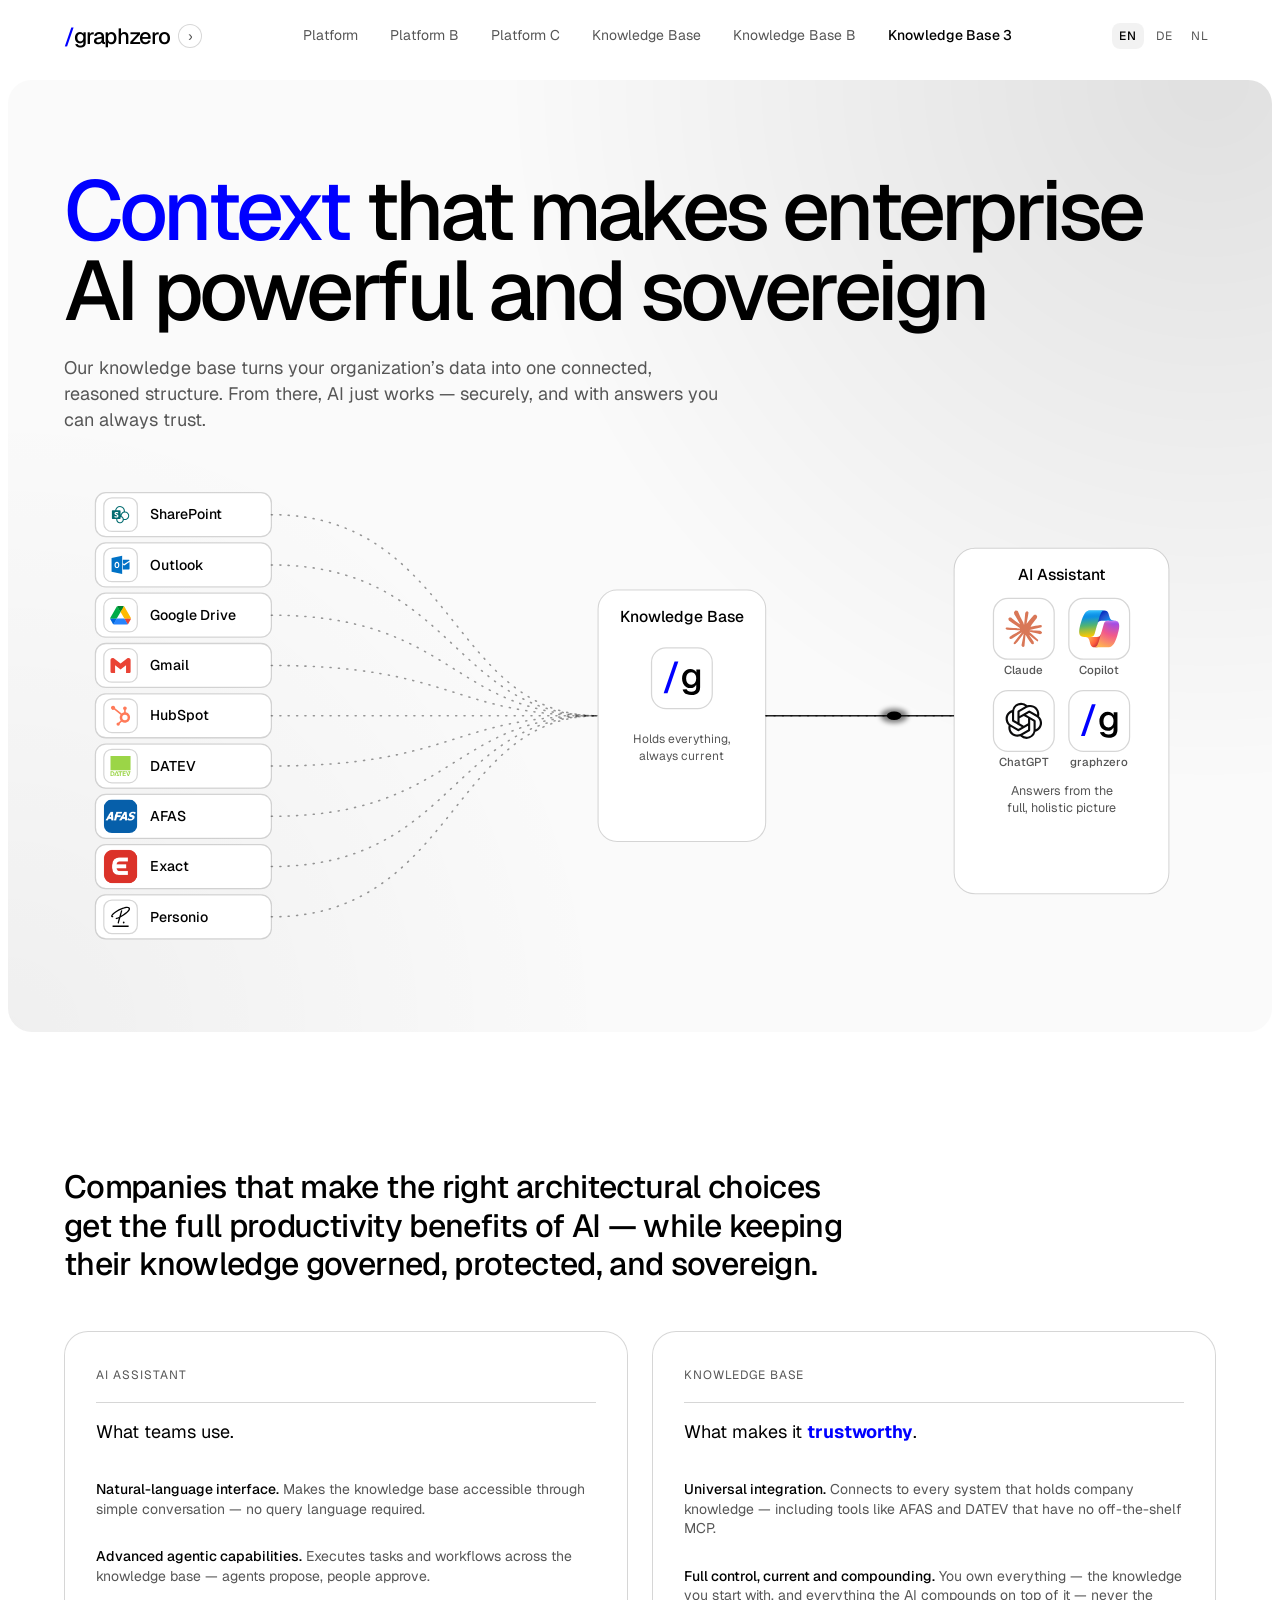
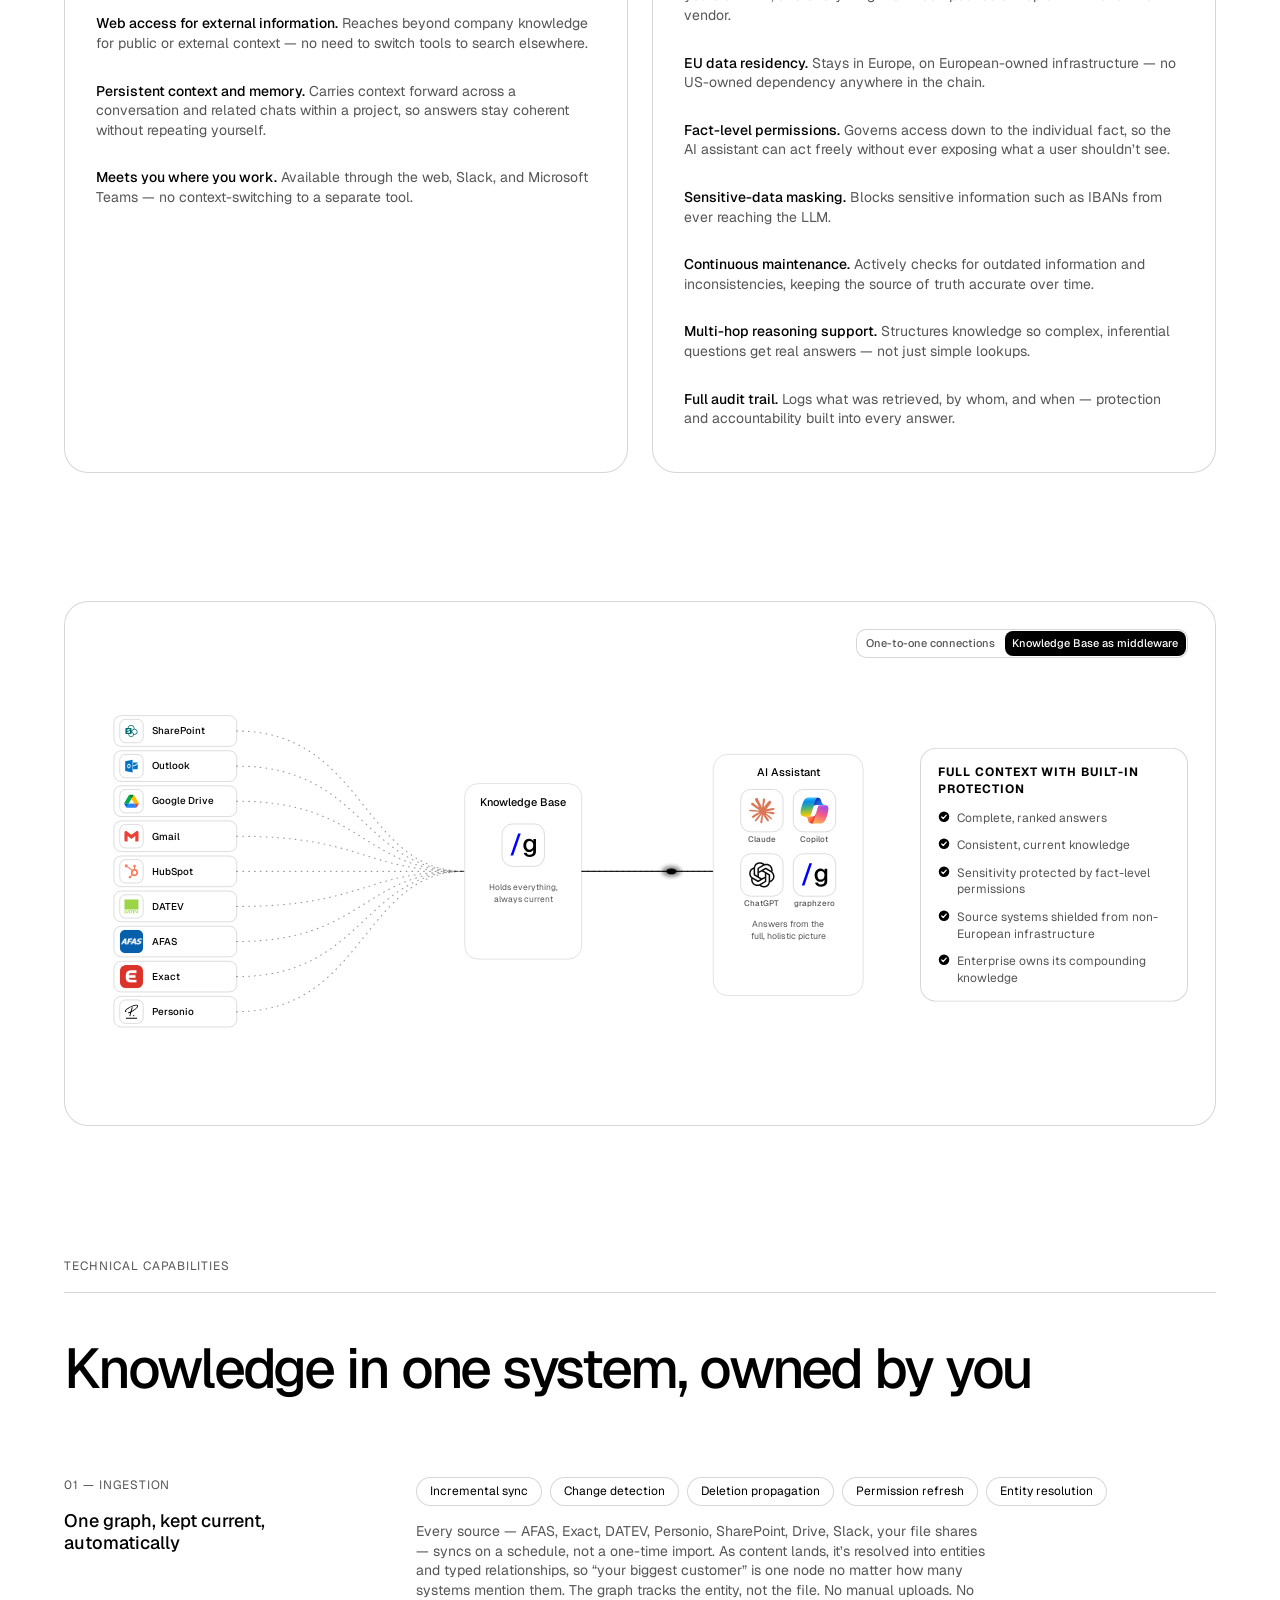
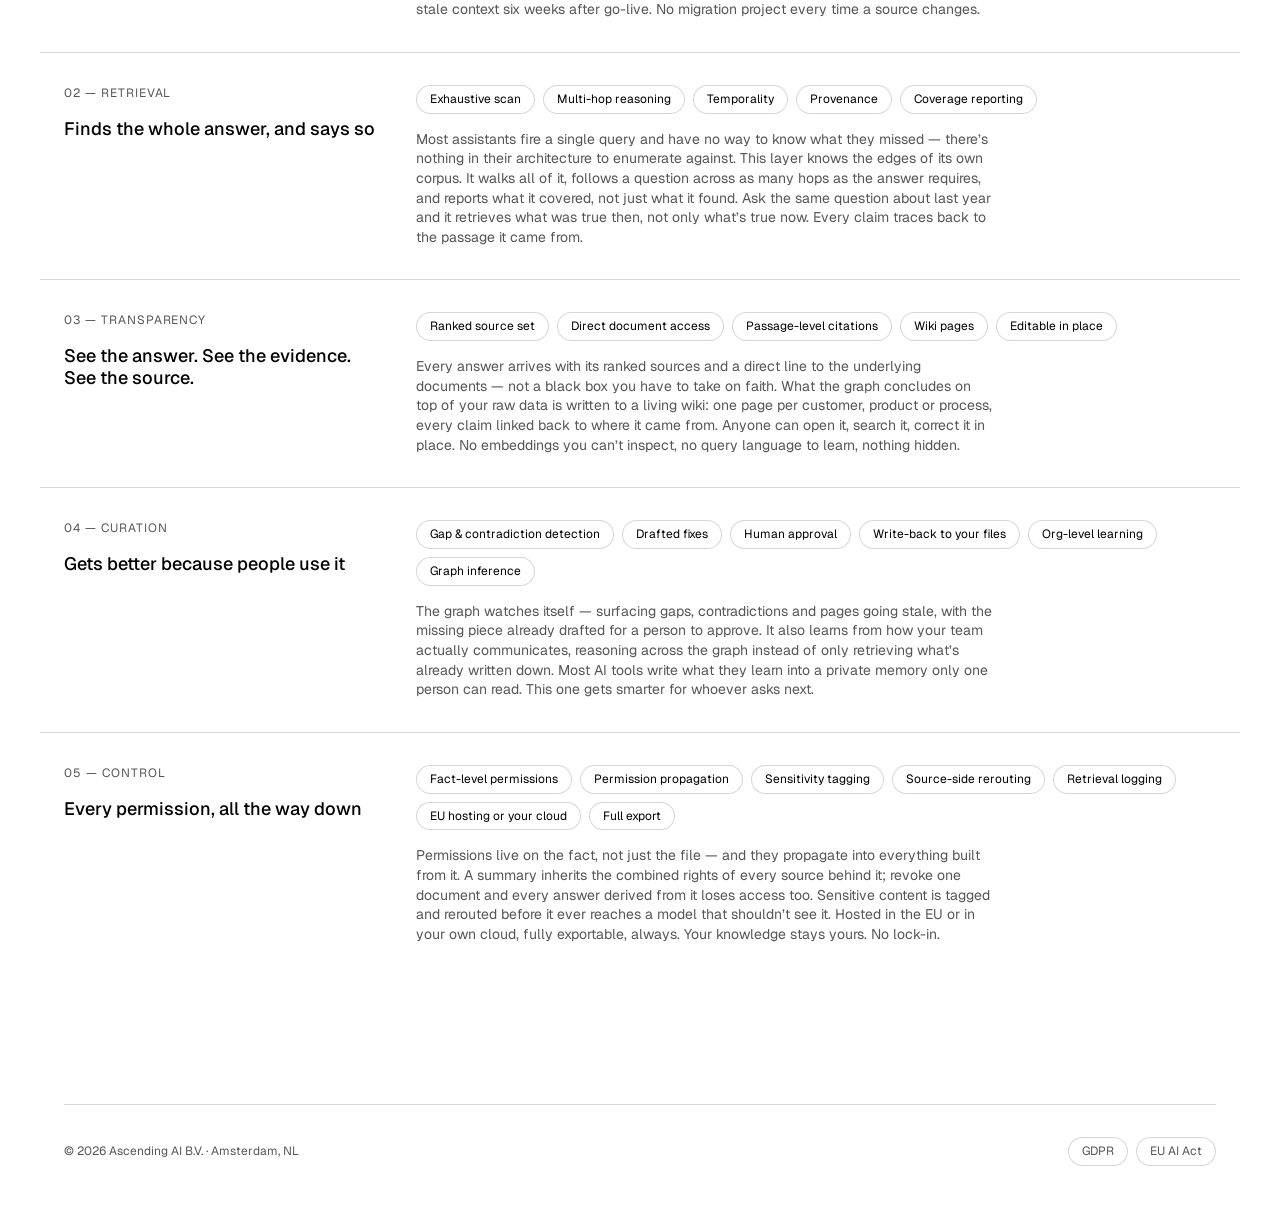
==== knowledge-base-3.html @ 7fcf89eb "Add Knowledge Base 3 — the old fold, with the drawings as they stand now The page is the Knowledge B" ====
<!DOCTYPE html>
<html lang="en">
<head>
<meta charset="utf-8">
<meta name="viewport" content="width=device-width, initial-scale=1">
<title>graphzero | Knowledge Base 3</title>
<meta name="description" content="The knowledge base: one context layer between your source systems and every AI application.">
<meta property="og:title" content="graphzero | Knowledge Base 3">
<meta property="og:description" content="The knowledge base: one context layer between your source systems and every AI application.">
<meta property="og:type" content="website">
<link rel="preconnect" href="https://fonts.googleapis.com">
<link rel="preconnect" href="https://fonts.gstatic.com" crossorigin>
<!-- ?v= on the two files that actually change. Pages serves everything with
     max-age=600, so without it a browser can pick up new markup while still
     running ten-minute-old CSS and JS. Bump it in the same commit as an edit
     to either file. The design-system entry below is upstream and unversioned
     because nothing here edits it. -->
<link rel="stylesheet" href="https://fonts.googleapis.com/css2?family=Geist:wght@400;500;700&amp;display=swap">
<link rel="stylesheet" href="assets/design-system/styles.css">
<link rel="stylesheet" href="assets/site.css?v=139">
<link rel="icon" href="assets/graphzero-mark.svg?v=139" type="image/svg+xml">
</head>
<body data-surface="light">

<a class="skip" href="#main">Skip to content</a>

<div class="page" data-page="knowledge-base-3">

  <!-- The wordmark is the way back to the top of the site, which is why the nav
       carries no entry for this page. -->
  <header class="site-header">
    <div class="brand-switch" data-identity-switch>
      <!-- Two identities under comparison, and scaffolding like the hero mark's
           arrow: drop this wrapper, the .brand-switch rules and the identity
           block in site.js once one is chosen, leaving the <a> where it is. -->
      <a class="brand" href="index.html" title="/graphzero">
        <span class="brand__slash">/</span><span class="brand__name">graphzero</span>
      </a>
      <button class="brand-switch__arrow" type="button" data-identity-step="1"
              aria-label="Next identity">&rsaquo;</button>
    </div>

    <button class="nav-toggle" type="button" aria-expanded="false" aria-controls="site-nav" aria-label="Menu">
      <span class="nav-toggle__bar"></span>
      <span class="nav-toggle__bar"></span>
    </button>

    <nav class="site-nav" id="site-nav" aria-label="Primary">
      <a href="index.html">Platform</a>
      <a href="platform-b.html">Platform B</a>
      <a href="platform-c.html">Platform C</a>
      <a href="knowledge-base.html">Knowledge Base</a>
      <a href="security.html">Knowledge Base B</a>
      <a href="knowledge-base-3.html" aria-current="page">Knowledge Base 3</a>

      <!-- Only ever seen in the sheet. The desktop bar has no room for it, and
           there the same call is one scroll away in the hero. -->
      <div class="nav-cta">
        <a class="btn btn--hero" href="mailto:david@ascending.ai?subject=Ascending%20AI">Book a founder call</a>
      </div>
    </nav>

    <div class="lang" role="group" aria-label="Language">
      <button class="lang__opt" type="button" data-lang="en" aria-current="true">EN</button>
      <button class="lang__opt" type="button" data-lang="de">DE</button>
      <button class="lang__opt" type="button" data-lang="nl">NL</button>
    </div>
  </header>

  <main id="main">

    <!-- ABOVE THE FOLD -->
    <!-- The fold this page had before the two heroes were swapped: the claim
         stacked over the drawing rather than beside a mark. The drawing is the
         one the Platform fold carries, so the edits made there — AI Assistant,
         the wordmark on white, the Knowledge Base box built like the assistant's
         — are the same in both places rather than diverging. -->
    <section class="hero hero--stack" id="context-layer">
      <div class="wrap hero__inner hero__inner--stack">
        <div class="hero__copy">
          <h1 class="display hero__title"><span class="hl">Context</span> that makes enterprise AI powerful and sovereign</h1>
          <p class="lead hero__lead">Our knowledge base turns your organization&rsquo;s data into one connected, reasoned structure. From there, AI just works &mdash; securely, and with answers you can always trust.</p>
        </div>

        <figure class="hero__figure af-flow2">
          <svg role="img" aria-label="Nine business systems feeding a knowledge base, which answers through Claude, Copilot, ChatGPT or our own assistant." viewBox="0 40 1100 580" preserveAspectRatio="xMidYMid meet" xmlns="http://www.w3.org/2000/svg">
                            <defs>
                              <filter id="af-blur-kb-hero" x="-200%" y="-200%" width="500%" height="500%">
                                <feGaussianBlur stdDeviation="2.6"/>
                              </filter>
                            </defs>
            
                      <g class="af-chip">
                        <rect class="af-chip-rect" x="30" y="97.0" width="168" height="42" rx="10"/>
                        <rect x="38" y="102.0" width="32" height="32" rx="7.7" class="af-logo-tile"/><g transform="translate(44.08,108.08) scale(0.8267)"><path fill="#036C70" d="M22 13.25q0 1.04-.4 1.95-.39.9-1.07 1.58t-1.59 1.08q-.91.39-1.94.39-.64 0-1.27-.16-.09.83-.46 1.54-.38.72-.97 1.25-.58.53-1.33.82-.76.3-1.59.3-.91 0-1.71-.35-.79-.34-1.39-.93-.59-.59-.93-1.39-.35-.8-.35-1.7v-.32q.03-.15.05-.31H2.83q-.33 0-.59-.24Q2 16.5 2 16.17V7.83q0-.33.24-.59Q2.5 7 2.83 7h2.95q.12-1.06.61-2 .48-.89 1.24-1.56.75-.68 1.71-1.06T11.38 2q1.16 0 2.18.44 1.03.45 1.79 1.21t1.21 1.79Q17 6.46 17 7.63v.31q0 .15-.04.31 1.04 0 1.95.39.92.39 1.59 1.07.71.67 1.1 1.58.4.92.4 1.96m-10.63-10q-.81 0-1.54.29-.74.28-1.33.78-.56.5-.95 1.18-.38.7-.5 1.5h4.12q.33 0 .59.25.24.25.24.58v4.12l.18-.03q.17-.62.5-1.18.32-.57.79-1.02.45-.45 1.03-.79.54-.33 1.17-.5.08-.43.08-.8 0-.91-.35-1.71-.34-.79-.94-1.38-.59-.59-1.38-.94-.8-.35-1.71-.35m-4.27 12q.45 0 .9-.09.42-.09.76-.31.34-.21.55-.56.19-.36.19-.88 0-.53-.2-.88-.22-.35-.55-.59-.33-.23-.71-.38l-.72-.29Q7 11.14 6.77 11q-.22-.15-.22-.38 0-.16.12-.27.12-.1.28-.15.16-.07.33-.09.18-.01.3-.01.49 0 .88.12.38.13.79.38V9.12Q9 9.05 8.81 9q-.2-.05-.39-.08-.2-.03-.42-.05-.2-.01-.45-.01-.43 0-.88.09-.45.1-.82.32-.35.23-.59.56-.23.35-.23.86 0 .5.22.81.22.35.55.59.33.23.7.41l.72.29q.34.14.56.29.22.16.22.38 0 .19-.11.3-.1.11-.26.16-.13.08-.32.08H7q-.59 0-1.04-.18-.46-.2-.92-.52v1.56q.99.39 2.06.39m4.27 5.5q.63 0 1.21-.25.57-.24 1-.66.42-.43.67-1t.25-1.21q0-.56-.19-1.07-.18-.51-.51-.91-.34-.41-.8-.69-.45-.28-1-.4v1.61q0 .33-.24.59-.26.24-.59.24H8.31q-.06.31-.06.63 0 .64.25 1.21.24.57.66 1 .43.42 1 .66.57.25 1.21.25M17 17q.77 0 1.45-.29.69-.29 1.2-.81.51-.51.81-1.19.29-.68.29-1.46 0-.75-.29-1.45-.3-.69-.81-1.2t-1.2-.81Q17.77 9.5 17 9.5t-1.45.3-1.19.81-.81 1.19q-.3.7-.3 1.45v.21l.02.22q.46.22.85.54.38.32.7.71.3.4.52.86.21.46.32.95.66.26 1.34.26"/></g>
                        <text class="af-chip-label" x="82" y="122.5">SharePoint</text>
                      </g>
                      <g class="af-chip">
                        <rect class="af-chip-rect" x="30" y="145.0" width="168" height="42" rx="10"/>
                        <rect x="38" y="150.0" width="32" height="32" rx="7.7" class="af-logo-tile"/><g transform="translate(44.08,156.08) scale(0.6200)"><path fill="#0072c6" d="M19.484 7.937v5.477l1.916 1.205a.5.5 0 0 0 .21 0l8.238-5.554a1.174 1.174 0 0 0-.959-1.128Z"/><path fill="#0072c6" d="m19.484 15.457l1.747 1.2a.52.52 0 0 0 .543 0c-.3.181 8.073-5.378 8.073-5.378v10.066a1.408 1.408 0 0 1-1.49 1.555h-8.874zm-9.044-2.525a1.61 1.61 0 0 0-1.42.838a4.13 4.13 0 0 0-.526 2.218A4.05 4.05 0 0 0 9.02 18.2a1.6 1.6 0 0 0 2.771.022a4 4 0 0 0 .515-2.2a4.37 4.37 0 0 0-.5-2.281a1.54 1.54 0 0 0-1.366-.809"/><path fill="#0072c6" d="M2.153 5.155v21.427L18.453 30V2Zm10.908 14.336a3.23 3.23 0 0 1-2.7 1.361a3.19 3.19 0 0 1-2.64-1.318A5.46 5.46 0 0 1 6.706 16.1a5.87 5.87 0 0 1 1.036-3.616a3.27 3.27 0 0 1 2.744-1.384a3.12 3.12 0 0 1 2.61 1.321a5.64 5.64 0 0 1 1 3.484a5.76 5.76 0 0 1-1.035 3.586"/></g>
                        <text class="af-chip-label" x="82" y="170.5">Outlook</text>
                      </g>
                      <g class="af-chip">
                        <rect class="af-chip-rect" x="30" y="193.0" width="168" height="42" rx="10"/>
                        <rect x="38" y="198.0" width="32" height="32" rx="7.7" class="af-logo-tile"/><g transform="translate(44.08,205.13) scale(0.0775)"><path fill="#0066da" d="m19.354 196.034l11.29 19.5c2.346 4.106 5.718 7.332 9.677 9.678q17.009-21.591 23.68-33.137q6.77-11.717 16.641-36.655q-26.604-3.502-40.32-3.502q-13.165 0-40.322 3.502c0 4.545 1.173 9.09 3.519 13.196z"/><path fill="#ea4335" d="M215.681 225.212c3.96-2.346 7.332-5.572 9.677-9.677l4.692-8.064l22.434-38.855a26.57 26.57 0 0 0 3.518-13.196q-27.315-3.502-40.247-3.502q-13.899 0-40.248 3.502q9.754 25.075 16.422 36.655q6.724 11.683 23.752 33.137"/><path fill="#00832d" d="M128.001 73.311q19.68-23.768 27.125-36.655q5.996-10.377 13.196-33.137C164.363 1.173 159.818 0 155.126 0h-54.25C96.184 0 91.64 1.32 87.68 3.519q9.16 26.103 15.544 37.154q7.056 12.213 24.777 32.638"/><path fill="#2684fc" d="M175.36 155.42H80.642l-40.32 69.792c3.958 2.346 8.503 3.519 13.195 3.519h148.968c4.692 0 9.238-1.32 13.196-3.52z"/><path fill="#00ac47" d="M128.001 73.311L87.681 3.52c-3.96 2.346-7.332 5.571-9.678 9.677L3.519 142.224A26.57 26.57 0 0 0 0 155.42h80.642z"/><path fill="#ffba00" d="m215.242 77.71l-37.243-64.514c-2.345-4.106-5.718-7.331-9.677-9.677l-40.32 69.792l47.358 82.109h80.496c0-4.546-1.173-9.09-3.519-13.196z"/></g>
                        <text class="af-chip-label" x="82" y="218.5">Google Drive</text>
                      </g>
                      <g class="af-chip">
                        <rect class="af-chip-rect" x="30" y="241.0" width="168" height="42" rx="10"/>
                        <rect x="38" y="246.0" width="32" height="32" rx="7.7" class="af-logo-tile"/><g transform="translate(44.40,252.40) scale(0.8000)"><path d="M24 5.457v13.909c0 .904-.732 1.636-1.636 1.636h-3.819V11.73L12 16.64l-6.545-4.91v9.273H1.636A1.636 1.636 0 0 1 0 19.366V5.457c0-2.023 2.309-3.178 3.927-1.964L5.455 4.64 12 9.548l6.545-4.91 1.528-1.145C21.69 2.28 24 3.434 24 5.457z" fill="#EA4335"/></g>
                        <text class="af-chip-label" x="82" y="266.5">Gmail</text>
                      </g>
                      <g class="af-chip">
                        <rect class="af-chip-rect" x="30" y="289.0" width="168" height="42" rx="10"/>
                        <rect x="38" y="294.0" width="32" height="32" rx="7.7" class="af-logo-tile"/><g transform="translate(44.40,300.40) scale(0.8000)"><path d="M18.164 7.93V5.084a2.198 2.198 0 001.267-1.978v-.067A2.2 2.2 0 0017.238.845h-.067a2.2 2.2 0 00-2.193 2.193v.067a2.196 2.196 0 001.252 1.973l.013.006v2.852a6.22 6.22 0 00-2.969 1.31l.012-.01-7.828-6.095A2.497 2.497 0 104.3 4.656l-.012.006 7.697 5.991a6.176 6.176 0 00-1.038 3.446c0 1.343.425 2.588 1.147 3.607l-.013-.02-2.342 2.343a1.968 1.968 0 00-.58-.095h-.002a2.033 2.033 0 102.033 2.033 1.978 1.978 0 00-.1-.595l.005.014 2.317-2.317a6.247 6.247 0 104.782-11.134l-.036-.005zm-.964 9.378a3.206 3.206 0 113.215-3.207v.002a3.206 3.206 0 01-3.207 3.207z" fill="#FF7A59"/></g>
                        <text class="af-chip-label" x="82" y="314.5">HubSpot</text>
                      </g>
                      <g class="af-chip">
                        <rect class="af-chip-rect" x="30" y="337.0" width="168" height="42" rx="10"/>
                        <rect x="38" y="342.0" width="32" height="32" rx="7.7" class="af-logo-tile"/><g transform="translate(44.40,348.40) scale(0.8000)"><path d="M0 .165v16.9174h23.9147V.1651Zm.017 18.1842v5.4857h1.9809c1.4754 0 2.7429-1.1832 2.7429-2.7005-.042-1.686-1.0982-2.7852-2.5736-2.7852zm6.62 0-2.1079 5.4857H5.706l1.6422-4.3428 1.3546 3.454h-1.524v.8888h3.0392l-2.1502-5.4857Zm2.6498 0v.9312h1.7778v4.5545h1.219v-4.5545h1.727v-.9312zm5.1894 0v5.4857h3.7926v-.8889h-2.6159v-1.5153h2.3196v-.9313h-2.3196v-1.219h2.4889v-.9312zm3.962 0 2.1502 5.4857h1.3037L24 18.3492h-2.9037v.9312h1.3884l-1.2699 3.327-1.5577-4.2582zm-17.2869.9312h.9313c.9271 0 1.5576.6735 1.5153 1.8117-.042 1.1804-.8425 1.8116-1.8116 1.8116h-.635Z" fill="#9BD547"/></g>
                        <text class="af-chip-label" x="82" y="362.5">DATEV</text>
                      </g>
                      <g class="af-chip">
                        <rect class="af-chip-rect" x="30" y="385.0" width="168" height="42" rx="10"/>
                        <image href="[data-uri]" x="38" y="390.0" width="32" height="32" preserveAspectRatio="xMidYMid slice" style="clip-path:inset(0 round 7.7px)"/>
                        <text class="af-chip-label" x="82" y="410.5">AFAS</text>
                      </g>
                      <g class="af-chip">
                        <rect class="af-chip-rect" x="30" y="433.0" width="168" height="42" rx="10"/>
                        <image href="[data-uri]" x="38" y="438.0" width="32" height="32" preserveAspectRatio="xMidYMid slice" style="clip-path:inset(0 round 7.7px)"/>
                        <text class="af-chip-label" x="82" y="458.5">Exact</text>
                      </g>
                      <g class="af-chip">
                        <rect class="af-chip-rect" x="30" y="481.0" width="168" height="42" rx="10"/>
                        <rect x="38" y="486.0" width="32" height="32" rx="7.7" class="af-logo-tile"/><g transform="translate(44.40,492.40) scale(0.8000)"><path d="M21.603 24H2.47v-1.563h19.133Zm-6.167-4.044c.557.145 1.137-.244 1.303-.867.166-.624-.157-1.25-.713-1.39-.556-.142-1.137.24-1.304.865-.167.624.156 1.25.714 1.39zM22.37.676c-1.737-1.347-5.387-.43-8.145.576A41.707 41.705 0 0 0 5.64 5.625C3.624 6.985 1.135 8.987.748 10.814a1.43 1.43 0 0 0 .28 1.263c.505.59 1.354.576 1.516.568a.781.781 0 0 0 .51-1.368.783.783 0 0 0-.58-.193.877.877 0 0 1-.181-.016c.58-2.136 6.69-6.232 12.47-8.342 3.858-1.408 5.964-1.342 6.649-.81.284.22.433.487.23 1.062-.545 1.535-3.2 3.96-7.108 6.48-.725.467-1.434.898-2.11 1.29.544-1.92 1.1-3.88 1.582-5.561a.782.782 0 0 0-1.504-.43 2070.72 2070.634 0 0 0-2.002 7.05c-1.564.811-2.754 1.3-3.22 1.366a.783.783 0 0 0-1.025 1.095c.134.226.4.476.929.476.088 0 .177-.007.264-.02.54-.073 1.417-.395 2.485-.884-.758 2.702-1.373 4.975-1.407 5.282a.781.781 0 0 0 .69.858.668.668 0 0 0 .087 0 .783.783 0 0 0 .775-.685c.062-.38.822-3.133 1.746-6.42a58.241 58.239 0 0 0 4.01-2.401c5.435-3.587 7.007-5.917 7.362-7.241.277-1.02-.017-1.93-.825-2.557z" fill="#000000"/></g>
                        <text class="af-chip-label" x="82" y="506.5">Personio</text>
                      </g>
            
                      <path class="af-line-kb" style="animation-delay:-0.0s" d="M198,118.0 C373,118.0 370,310.0 510,310"/>
                      <path class="af-line-kb" style="animation-delay:-0.18s" d="M198,166.0 C373,166.0 370,310.0 510,310"/>
                      <path class="af-line-kb" style="animation-delay:-0.36s" d="M198,214.0 C373,214.0 370,310.0 510,310"/>
                      <path class="af-line-kb" style="animation-delay:-0.54s" d="M198,262.0 C373,262.0 370,310.0 510,310"/>
                      <path class="af-line-kb" style="animation-delay:-0.72s" d="M198,310.0 C373,310.0 370,310.0 510,310"/>
                      <path class="af-line-kb" style="animation-delay:-0.9s" d="M198,358.0 C373,358.0 370,310.0 510,310"/>
                      <path class="af-line-kb" style="animation-delay:-1.08s" d="M198,406.0 C373,406.0 370,310.0 510,310"/>
                      <path class="af-line-kb" style="animation-delay:-1.26s" d="M198,454.0 C373,454.0 370,310.0 510,310"/>
                      <path class="af-line-kb" style="animation-delay:-1.44s" d="M198,502.0 C373,502.0 370,310.0 510,310"/>

                            <rect class="af-kb-rect" x="510" y="190" width="160" height="240" rx="18"/>
                            <text class="af-kb-title" x="590.0" y="220" text-anchor="middle">Knowledge Base</text>
                            <rect x="561.0" y="245.2" width="58" height="58" rx="13.9" class="af-logo-tile"/><g transform="translate(571.30,284.54) scale(0.03519,-0.03519)"><path d="M37 -110 333 750H435L140 -110Z" fill="#0000ff"/><path d="M289 -162Q226 -162 178.0 -143.0Q130 -124 99.0 -89.5Q68 -55 57 -9L167 -2Q178 -35 205.5 -54.5Q233 -74 289 -74Q355 -74 390.5 -46.0Q426 -18 426 39V116Q407 75 365.0 51.0Q323 27 271 27Q204 27 152.0 60.0Q100 93 71.0 151.0Q42 209 42 285Q42 362 70.5 420.0Q99 478 150.5 511.0Q202 544 267 544Q324 544 367.5 518.0Q411 492 430 448V532H532V42Q532 -24 502.5 -69.5Q473 -115 418.5 -138.5Q364 -162 289 -162ZM288 117Q350 117 387.5 162.0Q425 207 426 286Q427 338 410.0 375.5Q393 413 361.5 433.5Q330 454 288 454Q223 454 187.5 408.5Q152 363 152 286Q152 208 188.5 162.5Q225 117 288 117Z" fill="#000000" transform="translate(494,0)"/></g>
                            <text class="af-kb-sub" x="590.0" y="336" text-anchor="middle">Holds everything,</text>
                            <text class="af-kb-sub" x="590.0" y="352" text-anchor="middle">always current</text>

                      <path id="af-kb-link-path-hero" class="af-line-base" d="M670,310 L850,310"/>
                    <path class="af-line-flow" d="M670,310 L850,310"/>
                      <path class="af-line-glow" d="M670,310 L850,310">
                        <animate attributeName="opacity" values="0;0;0.85;0.85;0;0" keyTimes="0;0.00000;0.03571;0.51190;0.54762;1" dur="4.2s" begin="0s" repeatCount="indefinite" />
                      </path>
                      <g class="af-packet-ping">
                        <circle class="af-ping-ring" r="6"/>
                        <animateMotion dur="4.2s" begin="0s" repeatCount="indefinite" keyPoints="1;1;0;0" keyTimes="0;0.00000;0.20238;1" calcMode="linear"><mpath href="#af-kb-link-path-hero"/></animateMotion>
                        <animate attributeName="opacity" values="0;0;0.9;0.9;0;0" keyTimes="0;0.00000;0.01190;0.19048;0.20238;1" dur="4.2s" begin="0s" repeatCount="indefinite" />
                      </g>
                      <g class="af-pill" data-anim="1">
                        <ellipse class="af-pill-glow" cx="0" cy="0" rx="13" ry="7"/>
                        <ellipse class="af-pill-core" cx="0" cy="0" rx="7" ry="4"/>
                        <animateMotion dur="4.2s" begin="0s" repeatCount="indefinite" keyPoints="0;0;1;1" keyTimes="0;0.28571;0.54762;1" calcMode="linear"><mpath href="#af-kb-link-path-hero"/></animateMotion>
                        <animate attributeName="opacity" values="0;0;1;1;0;0" keyTimes="0;0.28571;0.30000;0.53333;0.54762;1" dur="4.2s" begin="0s" repeatCount="indefinite" />
                      </g>

                      <g class="af-ast-kb">
                        <rect class="af-ast-rect" x="850" y="150" width="205" height="330" rx="20"/>
                        <text class="af-ast-title" x="952.5" y="180" text-anchor="middle">AI Assistant</text>
        
                        <g>
                          <rect x="887.5" y="198.0" width="58" height="58" rx="13.9" class="af-logo-tile"/><g transform="translate(899.10,209.60) scale(1.4500)"><path d="M4.709 15.955l4.72-2.647.08-.23-.08-.128H9.2l-.79-.048-2.698-.073-2.339-.097-2.266-.122-.571-.121L0 11.784l.055-.352.48-.321.686.06 1.52.103 2.278.158 1.652.097 2.449.255h.389l.055-.157-.134-.098-.103-.097-2.358-1.596-2.552-1.688-1.336-.972-.724-.491-.364-.462-.158-1.008.656-.722.881.06.225.061.893.686 1.908 1.476 2.491 1.833.365.304.145-.103.019-.073-.164-.274-1.355-2.446-1.446-2.49-.644-1.032-.17-.619a2.97 2.97 0 01-.104-.729L6.283.134 6.696 0l.996.134.42.364.62 1.414 1.002 2.229 1.555 3.03.456.898.243.832.091.255h.158V9.01l.128-1.706.237-2.095.23-2.695.08-.76.376-.91.747-.492.584.28.48.685-.067.444-.286 1.851-.559 2.903-.364 1.942h.212l.243-.242.985-1.306 1.652-2.064.73-.82.85-.904.547-.431h1.033l.76 1.129-.34 1.166-1.064 1.347-.881 1.142-1.264 1.7-.79 1.36.073.11.188-.02 2.856-.606 1.543-.28 1.841-.315.833.388.091.395-.328.807-1.969.486-2.309.462-3.439.813-.042.03.049.061 1.549.146.662.036h1.622l3.02.225.79.522.474.638-.079.485-1.215.62-1.64-.389-3.829-.91-1.312-.329h-.182v.11l1.093 1.068 2.006 1.81 2.509 2.33.127.578-.322.455-.34-.049-2.205-1.657-.851-.747-1.926-1.62h-.128v.17l.444.649 2.345 3.521.122 1.08-.17.353-.608.213-.668-.122-1.374-1.925-1.415-2.167-1.143-1.943-.14.08-.674 7.254-.316.37-.729.28-.607-.461-.322-.747.322-1.476.389-1.924.315-1.53.286-1.9.17-.632-.012-.042-.14.018-1.434 1.967-2.18 2.945-1.726 1.845-.414.164-.717-.37.067-.662.401-.589 2.388-3.036 1.44-1.882.93-1.086-.006-.158h-.055L4.132 18.56l-1.13.146-.487-.456.061-.746.231-.243 1.908-1.312-.006.006z" fill="#D97757"/></g>
                          <text class="af-ast-label" x="916.5" y="270.0" text-anchor="middle">Claude</text>
                        </g>
                        <g>
                          <rect x="959.5" y="198.0" width="58" height="58" rx="13.9" class="af-logo-tile"/><g transform="translate(969.36,207.86) scale(1.5950)"><defs><defs><radialGradient cx="85.44%" cy="100.653%" fx="85.44%" fy="100.653%" gradientTransform="scale(-.8553 -1) rotate(50.927 2.041 -1.946)" id="af-copilot-grad-i2-0-hero" r="105.116%"><stop offset="9.6%" stop-color="#00AEFF"></stop><stop offset="77.3%" stop-color="#2253CE"></stop><stop offset="100%" stop-color="#0736C4"></stop></radialGradient><radialGradient cx="18.143%" cy="32.928%" fx="18.143%" fy="32.928%" gradientTransform="scale(.8897 1) rotate(52.069 .193 .352)" id="af-copilot-grad-i2-1-hero" r="95.612%"><stop offset="0%" stop-color="#FFB657"></stop><stop offset="63.4%" stop-color="#FF5F3D"></stop><stop offset="92.3%" stop-color="#C02B3C"></stop></radialGradient><radialGradient cx="82.987%" cy="-9.792%" fx="82.987%" fy="-9.792%" gradientTransform="scale(-1 -.9441) rotate(-70.872 .142 1.17)" id="af-copilot-grad-i2-4-hero" r="140.622%"><stop offset="6.6%" stop-color="#8C48FF"></stop><stop offset="50%" stop-color="#F2598A"></stop><stop offset="89.6%" stop-color="#FFB152"></stop></radialGradient><linearGradient id="af-copilot-grad-i2-2-hero" x1="39.465%" x2="46.884%" y1="12.117%" y2="103.774%"><stop offset="15.6%" stop-color="#0D91E1"></stop><stop offset="48.7%" stop-color="#52B471"></stop><stop offset="65.2%" stop-color="#98BD42"></stop><stop offset="93.7%" stop-color="#FFC800"></stop></linearGradient><linearGradient id="af-copilot-grad-i2-3-hero" x1="45.949%" x2="50%" y1="0%" y2="100%"><stop offset="0%" stop-color="#3DCBFF"></stop><stop offset="24.7%" stop-color="#0588F7" stop-opacity="0"></stop></linearGradient><linearGradient id="af-copilot-grad-i2-5-hero" x1="83.507%" x2="83.453%" y1="-6.106%" y2="21.131%"><stop offset="5.8%" stop-color="#F8ADFA"></stop><stop offset="70.8%" stop-color="#A86EDD" stop-opacity="0"></stop></linearGradient></defs></defs><path d="M17.533 1.829A2.528 2.528 0 0015.11 0h-.737a2.531 2.531 0 00-2.484 2.087l-1.263 6.937.314-1.08a2.528 2.528 0 012.424-1.833h4.284l1.797.706 1.731-.706h-.505a2.528 2.528 0 01-2.423-1.829l-.715-2.453z" fill="url(#af-copilot-grad-i2-0-hero)" transform="translate(0 1)"></path><path d="M6.726 20.16A2.528 2.528 0 009.152 22h1.566c1.37 0 2.49-1.1 2.525-2.48l.17-6.69-.357 1.228a2.528 2.528 0 01-2.423 1.83h-4.32l-1.54-.842-1.667.843h.497c1.124 0 2.113.75 2.426 1.84l.697 2.432z" fill="url(#af-copilot-grad-i2-1-hero)" transform="translate(0 1)"></path><path d="M15 0H6.252c-2.5 0-4 3.331-5 6.662-1.184 3.947-2.734 9.225 1.75 9.225H6.78c1.13 0 2.12-.753 2.43-1.847.657-2.317 1.809-6.359 2.713-9.436.46-1.563.842-2.906 1.43-3.742A1.97 1.97 0 0115 0" fill="url(#af-copilot-grad-i2-2-hero)" transform="translate(0 1)"></path><path d="M15 0H6.252c-2.5 0-4 3.331-5 6.662-1.184 3.947-2.734 9.225 1.75 9.225H6.78c1.13 0 2.12-.753 2.43-1.847.657-2.317 1.809-6.359 2.713-9.436.46-1.563.842-2.906 1.43-3.742A1.97 1.97 0 0115 0" fill="url(#af-copilot-grad-i2-3-hero)" transform="translate(0 1)"></path><path d="M9 22h8.749c2.5 0 4-3.332 5-6.663 1.184-3.948 2.734-9.227-1.75-9.227H17.22c-1.129 0-2.12.754-2.43 1.848a1149.2 1149.2 0 01-2.713 9.437c-.46 1.564-.842 2.907-1.43 3.743A1.97 1.97 0 019 22" fill="url(#af-copilot-grad-i2-4-hero)" transform="translate(0 1)"></path><path d="M9 22h8.749c2.5 0 4-3.332 5-6.663 1.184-3.948 2.734-9.227-1.75-9.227H17.22c-1.129 0-2.12.754-2.43 1.848a1149.2 1149.2 0 01-2.713 9.437c-.46 1.564-.842 2.907-1.43 3.743A1.97 1.97 0 019 22" fill="url(#af-copilot-grad-i2-5-hero)" transform="translate(0 1)"></path></g>
                          <text class="af-ast-label" x="988.5" y="270.0" text-anchor="middle">Copilot</text>
                        </g>
                        <g>
                          <rect x="887.5" y="286.0" width="58" height="58" rx="13.9" class="af-logo-tile"/><g transform="translate(899.10,297.60) scale(1.4500)"><path d="M9.205 8.658v-2.26c0-.19.072-.333.238-.428l4.543-2.616c.619-.357 1.356-.523 2.117-.523 2.854 0 4.662 2.212 4.662 4.566 0 .167 0 .357-.024.547l-4.71-2.759a.797.797 0 00-.856 0l-5.97 3.473zm10.609 8.8V12.06c0-.333-.143-.57-.429-.737l-5.97-3.473 1.95-1.118a.433.433 0 01.476 0l4.543 2.617c1.309.76 2.189 2.378 2.189 3.948 0 1.808-1.07 3.473-2.76 4.163zM7.802 12.703l-1.95-1.142c-.167-.095-.239-.238-.239-.428V5.899c0-2.545 1.95-4.472 4.591-4.472 1 0 1.927.333 2.712.928L8.23 5.067c-.285.166-.428.404-.428.737v6.898zM12 15.128l-2.795-1.57v-3.33L12 8.658l2.795 1.57v3.33L12 15.128zm1.796 7.23c-1 0-1.927-.332-2.712-.927l4.686-2.712c.285-.166.428-.404.428-.737v-6.898l1.974 1.142c.167.095.238.238.238.428v5.233c0 2.545-1.974 4.472-4.614 4.472zm-5.637-5.303l-4.544-2.617c-1.308-.761-2.188-2.378-2.188-3.948A4.482 4.482 0 014.21 6.327v5.423c0 .333.143.571.428.738l5.947 3.449-1.95 1.118a.432.432 0 01-.476 0zm-.262 3.9c-2.688 0-4.662-2.021-4.662-4.519 0-.19.024-.38.047-.57l4.686 2.71c.286.167.571.167.856 0l5.97-3.448v2.26c0 .19-.07.333-.237.428l-4.543 2.616c-.619.357-1.356.523-2.117.523zm5.899 2.83a5.947 5.947 0 005.827-4.756C22.287 18.339 24 15.84 24 13.296c0-1.665-.713-3.282-1.998-4.448.119-.5.19-.999.19-1.498 0-3.401-2.759-5.947-5.946-5.947-.642 0-1.26.095-1.88.31A5.962 5.962 0 0010.205 0a5.947 5.947 0 00-5.827 4.757C1.713 5.447 0 7.945 0 10.49c0 1.666.713 3.283 1.998 4.448-.119.5-.19 1-.19 1.499 0 3.401 2.759 5.946 5.946 5.946.642 0 1.26-.095 1.88-.309a5.96 5.96 0 004.162 1.713z" fill="#0B0B0C"/></g>
                          <text class="af-ast-label" x="916.5" y="358.0" text-anchor="middle">ChatGPT</text>
                        </g>
                        <g>
                          <rect x="959.5" y="286.0" width="58" height="58" rx="13.9" class="af-logo-tile"/><g transform="translate(969.80,325.34) scale(0.03519,-0.03519)"><path d="M37 -110 333 750H435L140 -110Z" fill="#0000ff"/><path d="M289 -162Q226 -162 178.0 -143.0Q130 -124 99.0 -89.5Q68 -55 57 -9L167 -2Q178 -35 205.5 -54.5Q233 -74 289 -74Q355 -74 390.5 -46.0Q426 -18 426 39V116Q407 75 365.0 51.0Q323 27 271 27Q204 27 152.0 60.0Q100 93 71.0 151.0Q42 209 42 285Q42 362 70.5 420.0Q99 478 150.5 511.0Q202 544 267 544Q324 544 367.5 518.0Q411 492 430 448V532H532V42Q532 -24 502.5 -69.5Q473 -115 418.5 -138.5Q364 -162 289 -162ZM288 117Q350 117 387.5 162.0Q425 207 426 286Q427 338 410.0 375.5Q393 413 361.5 433.5Q330 454 288 454Q223 454 187.5 408.5Q152 363 152 286Q152 208 188.5 162.5Q225 117 288 117Z" fill="#000000" transform="translate(494,0)"/></g>
                          <text class="af-ast-label" x="988.5" y="358.0" text-anchor="middle" data-identity-name>graphzero</text>
                        </g>
                        <text class="af-ast-sub" x="952.5" y="386.0" text-anchor="middle">Answers from the</text><text class="af-ast-sub" x="952.5" y="402.0" text-anchor="middle">full, holistic picture</text>
                      </g>
                          </svg>
        </figure>
      </div>
    </section>

    <!-- WHAT EACH LAYER DOES -->
    <section class="wrap sec" id="layers">
      <h2 class="h2 sec-head" style="max-width:44ch">Companies that make the right architectural choices get the full productivity benefits of AI &mdash; while keeping their knowledge governed, protected, and sovereign.</h2>

      <!-- Two columns because the point is that these are two layers, not one
           list. The assistant is what people touch; the knowledge base is what
           makes what they touch trustworthy. -->
      <div class="layer-grid">
        <article class="layer-card">
          <span class="eyebrow">AI Assistant</span>
          <hr class="rule">
          <p class="layer-card__role">What teams use.</p>
          <ul class="layer-list">
          <li><strong>Natural-language interface.</strong> Makes the knowledge base accessible through simple conversation — no query language required.</li>
          <li><strong>Advanced agentic capabilities.</strong> Executes tasks and workflows across the knowledge base — agents propose, people approve.</li>
          <li><strong>Web access for external information.</strong> Reaches beyond company knowledge for public or external context — no need to switch tools to search elsewhere.</li>
          <li><strong>Persistent context and memory.</strong> Carries context forward across a conversation and related chats within a project, so answers stay coherent without repeating yourself.</li>
          <li><strong>Meets you where you work.</strong> Available through the web, Slack, and Microsoft Teams — no context-switching to a separate tool.</li>
          </ul>
        </article>

        <article class="layer-card">
          <span class="eyebrow">Knowledge Base</span>
          <hr class="rule">
          <p class="layer-card__role">What makes it <span class="hl">trustworthy</span>.</p>
          <ul class="layer-list">
          <li><strong>Universal integration.</strong> Connects to every system that holds company knowledge — including tools like AFAS and DATEV that have no off-the-shelf MCP.</li>
          <li><strong>Full control, current and compounding.</strong> You own everything — the knowledge you start with, and everything the AI compounds on top of it — never the vendor.</li>
          <li><strong>EU data residency.</strong> Stays in Europe, on European-owned infrastructure — no US-owned dependency anywhere in the chain.</li>
          <li><strong>Fact-level permissions.</strong> Governs access down to the individual fact, so the AI assistant can act freely without ever exposing what a user shouldn’t see.</li>
          <li><strong>Sensitive-data masking.</strong> Blocks sensitive information such as IBANs from ever reaching the LLM.</li>
          <li><strong>Continuous maintenance.</strong> Actively checks for outdated information and inconsistencies, keeping the source of truth accurate over time.</li>
          <li><strong>Multi-hop reasoning support.</strong> Structures knowledge so complex, inferential questions get real answers — not just simple lookups.</li>
          <li><strong>Full audit trail.</strong> Logs what was retrieved, by whom, and when — protection and accountability built into every answer.</li>
          </ul>
        </article>
      </div>
    </section>

    <section class="wrap sec" id="architecture">
      <!-- Imported whole from the source file, markup and scoped styles
           together. Everything it needs is inside it: no script, no external
           asset, the logos inlined as data URIs and the view toggle done with
           a radio input rather than JavaScript. Its own class prefix keeps it
           off the page's namespace, and it asks for the same font stack the
           site already loads.

           Two things to know before touching it. Its ids are page-global, so a
           second copy on this page would need every id and every matching
           for=/href= suffixed. And AFAS and Exact draw as monogram tiles rather
           than logos, because the source had no verified mark for them &mdash;
           those two are the ones to swap if official assets turn up. -->
      <div class="embed">
      <div class="af-flow2" role="img" aria-label="Two diagrams comparing a direct MCP connection to source systems versus a knowledge base middleware that aggregates all sources before answering.">

        <input type="radio" id="af-tab-direct" name="af-tabs2" class="af-radio">
        <input type="radio" id="af-tab-kb" name="af-tabs2" class="af-radio" checked>

        <div class="af-panel">
          <div class="af-toggle">
            <label for="af-tab-direct" class="af-toggle-opt af-opt-direct">One-to-one connections</label>
            <label for="af-tab-kb" class="af-toggle-opt af-opt-kb">Knowledge Base as middleware</label>
          </div>

          <!-- ================= VIEW 1 — One-to-one connections ================= -->
          <div class="af-view af-view-direct">
            <div class="af-row">
              <div class="af-diagram-col">
                <svg viewBox="0 40 1100 580" preserveAspectRatio="xMidYMid meet" xmlns="http://www.w3.org/2000/svg">
                  <defs>
                    <filter id="af-blur" x="-200%" y="-200%" width="500%" height="500%">
                      <feGaussianBlur stdDeviation="2.6"/>
                    </filter>
                  </defs>
            
            <g class="af-chip">
              <rect class="af-chip-rect" x="30" y="97.0" width="168" height="42" rx="10"/>
              <rect x="38" y="102.0" width="32" height="32" rx="7.7" class="af-logo-tile"/><g transform="translate(44.08,108.08) scale(0.8267)"><path fill="#036C70" d="M22 13.25q0 1.04-.4 1.95-.39.9-1.07 1.58t-1.59 1.08q-.91.39-1.94.39-.64 0-1.27-.16-.09.83-.46 1.54-.38.72-.97 1.25-.58.53-1.33.82-.76.3-1.59.3-.91 0-1.71-.35-.79-.34-1.39-.93-.59-.59-.93-1.39-.35-.8-.35-1.7v-.32q.03-.15.05-.31H2.83q-.33 0-.59-.24Q2 16.5 2 16.17V7.83q0-.33.24-.59Q2.5 7 2.83 7h2.95q.12-1.06.61-2 .48-.89 1.24-1.56.75-.68 1.71-1.06T11.38 2q1.16 0 2.18.44 1.03.45 1.79 1.21t1.21 1.79Q17 6.46 17 7.63v.31q0 .15-.04.31 1.04 0 1.95.39.92.39 1.59 1.07.71.67 1.1 1.58.4.92.4 1.96m-10.63-10q-.81 0-1.54.29-.74.28-1.33.78-.56.5-.95 1.18-.38.7-.5 1.5h4.12q.33 0 .59.25.24.25.24.58v4.12l.18-.03q.17-.62.5-1.18.32-.57.79-1.02.45-.45 1.03-.79.54-.33 1.17-.5.08-.43.08-.8 0-.91-.35-1.71-.34-.79-.94-1.38-.59-.59-1.38-.94-.8-.35-1.71-.35m-4.27 12q.45 0 .9-.09.42-.09.76-.31.34-.21.55-.56.19-.36.19-.88 0-.53-.2-.88-.22-.35-.55-.59-.33-.23-.71-.38l-.72-.29Q7 11.14 6.77 11q-.22-.15-.22-.38 0-.16.12-.27.12-.1.28-.15.16-.07.33-.09.18-.01.3-.01.49 0 .88.12.38.13.79.38V9.12Q9 9.05 8.81 9q-.2-.05-.39-.08-.2-.03-.42-.05-.2-.01-.45-.01-.43 0-.88.09-.45.1-.82.32-.35.23-.59.56-.23.35-.23.86 0 .5.22.81.22.35.55.59.33.23.7.41l.72.29q.34.14.56.29.22.16.22.38 0 .19-.11.3-.1.11-.26.16-.13.08-.32.08H7q-.59 0-1.04-.18-.46-.2-.92-.52v1.56q.99.39 2.06.39m4.27 5.5q.63 0 1.21-.25.57-.24 1-.66.42-.43.67-1t.25-1.21q0-.56-.19-1.07-.18-.51-.51-.91-.34-.41-.8-.69-.45-.28-1-.4v1.61q0 .33-.24.59-.26.24-.59.24H8.31q-.06.31-.06.63 0 .64.25 1.21.24.57.66 1 .43.42 1 .66.57.25 1.21.25M17 17q.77 0 1.45-.29.69-.29 1.2-.81.51-.51.81-1.19.29-.68.29-1.46 0-.75-.29-1.45-.3-.69-.81-1.2t-1.2-.81Q17.77 9.5 17 9.5t-1.45.3-1.19.81-.81 1.19q-.3.7-.3 1.45v.21l.02.22q.46.22.85.54.38.32.7.71.3.4.52.86.21.46.32.95.66.26 1.34.26"/></g>
              <text class="af-chip-label" x="82" y="122.5">SharePoint</text>
            </g>
            <g class="af-chip">
              <rect class="af-chip-rect" x="30" y="145.0" width="168" height="42" rx="10"/>
              <rect x="38" y="150.0" width="32" height="32" rx="7.7" class="af-logo-tile"/><g transform="translate(44.08,156.08) scale(0.6200)"><path fill="#0072c6" d="M19.484 7.937v5.477l1.916 1.205a.5.5 0 0 0 .21 0l8.238-5.554a1.174 1.174 0 0 0-.959-1.128Z"/><path fill="#0072c6" d="m19.484 15.457l1.747 1.2a.52.52 0 0 0 .543 0c-.3.181 8.073-5.378 8.073-5.378v10.066a1.408 1.408 0 0 1-1.49 1.555h-8.874zm-9.044-2.525a1.61 1.61 0 0 0-1.42.838a4.13 4.13 0 0 0-.526 2.218A4.05 4.05 0 0 0 9.02 18.2a1.6 1.6 0 0 0 2.771.022a4 4 0 0 0 .515-2.2a4.37 4.37 0 0 0-.5-2.281a1.54 1.54 0 0 0-1.366-.809"/><path fill="#0072c6" d="M2.153 5.155v21.427L18.453 30V2Zm10.908 14.336a3.23 3.23 0 0 1-2.7 1.361a3.19 3.19 0 0 1-2.64-1.318A5.46 5.46 0 0 1 6.706 16.1a5.87 5.87 0 0 1 1.036-3.616a3.27 3.27 0 0 1 2.744-1.384a3.12 3.12 0 0 1 2.61 1.321a5.64 5.64 0 0 1 1 3.484a5.76 5.76 0 0 1-1.035 3.586"/></g>
              <text class="af-chip-label" x="82" y="170.5">Outlook</text>
            </g>
            <g class="af-chip">
              <rect class="af-chip-rect" x="30" y="193.0" width="168" height="42" rx="10"/>
              <rect x="38" y="198.0" width="32" height="32" rx="7.7" class="af-logo-tile"/><g transform="translate(44.08,205.13) scale(0.0775)"><path fill="#0066da" d="m19.354 196.034l11.29 19.5c2.346 4.106 5.718 7.332 9.677 9.678q17.009-21.591 23.68-33.137q6.77-11.717 16.641-36.655q-26.604-3.502-40.32-3.502q-13.165 0-40.322 3.502c0 4.545 1.173 9.09 3.519 13.196z"/><path fill="#ea4335" d="M215.681 225.212c3.96-2.346 7.332-5.572 9.677-9.677l4.692-8.064l22.434-38.855a26.57 26.57 0 0 0 3.518-13.196q-27.315-3.502-40.247-3.502q-13.899 0-40.248 3.502q9.754 25.075 16.422 36.655q6.724 11.683 23.752 33.137"/><path fill="#00832d" d="M128.001 73.311q19.68-23.768 27.125-36.655q5.996-10.377 13.196-33.137C164.363 1.173 159.818 0 155.126 0h-54.25C96.184 0 91.64 1.32 87.68 3.519q9.16 26.103 15.544 37.154q7.056 12.213 24.777 32.638"/><path fill="#2684fc" d="M175.36 155.42H80.642l-40.32 69.792c3.958 2.346 8.503 3.519 13.195 3.519h148.968c4.692 0 9.238-1.32 13.196-3.52z"/><path fill="#00ac47" d="M128.001 73.311L87.681 3.52c-3.96 2.346-7.332 5.571-9.678 9.677L3.519 142.224A26.57 26.57 0 0 0 0 155.42h80.642z"/><path fill="#ffba00" d="m215.242 77.71l-37.243-64.514c-2.345-4.106-5.718-7.331-9.677-9.677l-40.32 69.792l47.358 82.109h80.496c0-4.546-1.173-9.09-3.519-13.196z"/></g>
              <text class="af-chip-label" x="82" y="218.5">Google Drive</text>
            </g>
            <g class="af-chip">
              <rect class="af-chip-rect" x="30" y="241.0" width="168" height="42" rx="10"/>
              <rect x="38" y="246.0" width="32" height="32" rx="7.7" class="af-logo-tile"/><g transform="translate(44.40,252.40) scale(0.8000)"><path d="M24 5.457v13.909c0 .904-.732 1.636-1.636 1.636h-3.819V11.73L12 16.64l-6.545-4.91v9.273H1.636A1.636 1.636 0 0 1 0 19.366V5.457c0-2.023 2.309-3.178 3.927-1.964L5.455 4.64 12 9.548l6.545-4.91 1.528-1.145C21.69 2.28 24 3.434 24 5.457z" fill="#EA4335"/></g>
              <text class="af-chip-label" x="82" y="266.5">Gmail</text>
            </g>
            <g class="af-chip">
              <rect class="af-chip-rect" x="30" y="289.0" width="168" height="42" rx="10"/>
              <rect x="38" y="294.0" width="32" height="32" rx="7.7" class="af-logo-tile"/><g transform="translate(44.40,300.40) scale(0.8000)"><path d="M18.164 7.93V5.084a2.198 2.198 0 001.267-1.978v-.067A2.2 2.2 0 0017.238.845h-.067a2.2 2.2 0 00-2.193 2.193v.067a2.196 2.196 0 001.252 1.973l.013.006v2.852a6.22 6.22 0 00-2.969 1.31l.012-.01-7.828-6.095A2.497 2.497 0 104.3 4.656l-.012.006 7.697 5.991a6.176 6.176 0 00-1.038 3.446c0 1.343.425 2.588 1.147 3.607l-.013-.02-2.342 2.343a1.968 1.968 0 00-.58-.095h-.002a2.033 2.033 0 102.033 2.033 1.978 1.978 0 00-.1-.595l.005.014 2.317-2.317a6.247 6.247 0 104.782-11.134l-.036-.005zm-.964 9.378a3.206 3.206 0 113.215-3.207v.002a3.206 3.206 0 01-3.207 3.207z" fill="#FF7A59"/></g>
              <text class="af-chip-label" x="82" y="314.5">HubSpot</text>
            </g>
            <g class="af-chip af-chip-muted">
              <rect class="af-chip-rect" x="30" y="337.0" width="168" height="42" rx="10"/>
              <rect x="38" y="342.0" width="32" height="32" rx="7.7" class="af-logo-tile"/><g transform="translate(44.40,348.40) scale(0.8000)"><path d="M0 .165v16.9174h23.9147V.1651Zm.017 18.1842v5.4857h1.9809c1.4754 0 2.7429-1.1832 2.7429-2.7005-.042-1.686-1.0982-2.7852-2.5736-2.7852zm6.62 0-2.1079 5.4857H5.706l1.6422-4.3428 1.3546 3.454h-1.524v.8888h3.0392l-2.1502-5.4857Zm2.6498 0v.9312h1.7778v4.5545h1.219v-4.5545h1.727v-.9312zm5.1894 0v5.4857h3.7926v-.8889h-2.6159v-1.5153h2.3196v-.9313h-2.3196v-1.219h2.4889v-.9312zm3.962 0 2.1502 5.4857h1.3037L24 18.3492h-2.9037v.9312h1.3884l-1.2699 3.327-1.5577-4.2582zm-17.2869.9312h.9313c.9271 0 1.5576.6735 1.5153 1.8117-.042 1.1804-.8425 1.8116-1.8116 1.8116h-.635Z" fill="#b9b9c2"/></g>
              <text class="af-chip-label" x="82" y="362.5">DATEV</text>
            </g>
            <g class="af-chip af-chip-muted">
              <rect class="af-chip-rect" x="30" y="385.0" width="168" height="42" rx="10"/>
              <image href="[data-uri]" x="38" y="390.0" width="32" height="32" preserveAspectRatio="xMidYMid slice" style="clip-path:inset(0 round 7.7px);opacity:0.45;filter:grayscale(1)"/>
              <text class="af-chip-label" x="82" y="410.5">AFAS</text>
            </g>
            <g class="af-chip af-chip-muted">
              <rect class="af-chip-rect" x="30" y="433.0" width="168" height="42" rx="10"/>
              <image href="[data-uri]" x="38" y="438.0" width="32" height="32" preserveAspectRatio="xMidYMid slice" style="clip-path:inset(0 round 7.7px);opacity:0.45;filter:grayscale(1)"/>
              <text class="af-chip-label" x="82" y="458.5">Exact</text>
            </g>
            <g class="af-chip af-chip-muted">
              <rect class="af-chip-rect" x="30" y="481.0" width="168" height="42" rx="10"/>
              <rect x="38" y="486.0" width="32" height="32" rx="7.7" class="af-logo-tile"/><g transform="translate(44.40,492.40) scale(0.8000)"><path d="M21.603 24H2.47v-1.563h19.133Zm-6.167-4.044c.557.145 1.137-.244 1.303-.867.166-.624-.157-1.25-.713-1.39-.556-.142-1.137.24-1.304.865-.167.624.156 1.25.714 1.39zM22.37.676c-1.737-1.347-5.387-.43-8.145.576A41.707 41.705 0 0 0 5.64 5.625C3.624 6.985 1.135 8.987.748 10.814a1.43 1.43 0 0 0 .28 1.263c.505.59 1.354.576 1.516.568a.781.781 0 0 0 .51-1.368.783.783 0 0 0-.58-.193.877.877 0 0 1-.181-.016c.58-2.136 6.69-6.232 12.47-8.342 3.858-1.408 5.964-1.342 6.649-.81.284.22.433.487.23 1.062-.545 1.535-3.2 3.96-7.108 6.48-.725.467-1.434.898-2.11 1.29.544-1.92 1.1-3.88 1.582-5.561a.782.782 0 0 0-1.504-.43 2070.72 2070.634 0 0 0-2.002 7.05c-1.564.811-2.754 1.3-3.22 1.366a.783.783 0 0 0-1.025 1.095c.134.226.4.476.929.476.088 0 .177-.007.264-.02.54-.073 1.417-.395 2.485-.884-.758 2.702-1.373 4.975-1.407 5.282a.781.781 0 0 0 .69.858.668.668 0 0 0 .087 0 .783.783 0 0 0 .775-.685c.062-.38.822-3.133 1.746-6.42a58.241 58.239 0 0 0 4.01-2.401c5.435-3.587 7.007-5.917 7.362-7.241.277-1.02-.017-1.93-.825-2.557z" fill="#b9b9c2"/></g>
              <text class="af-chip-label" x="82" y="506.5">Personio</text>
            </g>
            
            <g class="af-flow-unit">
              <path id="af-dpath-0" class="af-line-base af-line-direct" d="M198,118.0 C428,118.0 620,310.0 850,310"/>
              <path class="af-line-glow af-line-direct" d="M198,118.0 C428,118.0 620,310.0 850,310">
                <animate attributeName="opacity" values="0;0;0.85;0.85;0;0" keyTimes="0;0.00000;0.00937;0.13125;0.14062;1" dur="16.0s" begin="0s" repeatCount="indefinite" />
              </path>
              <circle class="af-chip-pulse" cx="54.0" cy="118.0" r="22.0">
                <animate attributeName="opacity" values="0;0;0.55;0.55;0;0" keyTimes="0;0.00000;0.00937;0.13125;0.14062;1" dur="16.0s" begin="0s" repeatCount="indefinite" />
              </circle>
              <g class="af-packet-ping">
                <circle class="af-ping-ring" r="6"/>
                <animateMotion dur="16.0s" begin="0s" repeatCount="indefinite" keyPoints="1;1;0;0" keyTimes="0;0.00000;0.05937;1" calcMode="linear"><mpath href="#af-dpath-0"/></animateMotion>
                <animate attributeName="opacity" values="0;0;0.9;0.9;0;0" keyTimes="0;0.00000;0.00313;0.05625;0.05937;1" dur="16.0s" begin="0s" repeatCount="indefinite" />
              </g>
              <g class="af-packet">
                <circle class="af-packet-glow" r="6.5"/>
                <circle class="af-packet-core" r="2.6"/>
                <animateMotion dur="16.0s" begin="0s" repeatCount="indefinite" keyPoints="0;0;1;1" keyTimes="0;0.08125;0.14062;1" calcMode="linear"><mpath href="#af-dpath-0"/></animateMotion>
                <animate attributeName="opacity" values="0;0;1;1;0;0" keyTimes="0;0.08125;0.08500;0.13687;0.14062;1" dur="16.0s" begin="0s" repeatCount="indefinite" />
              </g>
            </g>
            <g class="af-flow-unit">
              <path id="af-dpath-1" class="af-line-base af-line-direct" d="M198,166.0 C428,166.0 620,310.0 850,310"/>
              <path class="af-line-glow af-line-direct" d="M198,166.0 C428,166.0 620,310.0 850,310">
                <animate attributeName="opacity" values="0;0;0.85;0.85;0;0" keyTimes="0;0.16250;0.17188;0.29375;0.30312;1" dur="16.0s" begin="0s" repeatCount="indefinite" />
              </path>
              <circle class="af-chip-pulse" cx="54.0" cy="166.0" r="22.0">
                <animate attributeName="opacity" values="0;0;0.55;0.55;0;0" keyTimes="0;0.16250;0.17188;0.29375;0.30312;1" dur="16.0s" begin="0s" repeatCount="indefinite" />
              </circle>
              <g class="af-packet-ping">
                <circle class="af-ping-ring" r="6"/>
                <animateMotion dur="16.0s" begin="0s" repeatCount="indefinite" keyPoints="1;1;0;0" keyTimes="0;0.16250;0.22187;1" calcMode="linear"><mpath href="#af-dpath-1"/></animateMotion>
                <animate attributeName="opacity" values="0;0;0.9;0.9;0;0" keyTimes="0;0.16250;0.16562;0.21875;0.22187;1" dur="16.0s" begin="0s" repeatCount="indefinite" />
              </g>
              <g class="af-packet">
                <circle class="af-packet-glow" r="6.5"/>
                <circle class="af-packet-core" r="2.6"/>
                <animateMotion dur="16.0s" begin="0s" repeatCount="indefinite" keyPoints="0;0;1;1" keyTimes="0;0.24375;0.30312;1" calcMode="linear"><mpath href="#af-dpath-1"/></animateMotion>
                <animate attributeName="opacity" values="0;0;1;1;0;0" keyTimes="0;0.24375;0.24750;0.29938;0.30312;1" dur="16.0s" begin="0s" repeatCount="indefinite" />
              </g>
            </g>
            <g class="af-flow-unit">
              <path id="af-dpath-2" class="af-line-base af-line-direct" d="M198,214.0 C428,214.0 620,310.0 850,310"/>
              <path class="af-line-glow af-line-direct" d="M198,214.0 C428,214.0 620,310.0 850,310">
                <animate attributeName="opacity" values="0;0;0.85;0.85;0;0" keyTimes="0;0.40000;0.40938;0.53125;0.54063;1" dur="16.0s" begin="0s" repeatCount="indefinite" />
              </path>
              <circle class="af-chip-pulse" cx="54.0" cy="214.0" r="22.0">
                <animate attributeName="opacity" values="0;0;0.55;0.55;0;0" keyTimes="0;0.40000;0.40938;0.53125;0.54063;1" dur="16.0s" begin="0s" repeatCount="indefinite" />
              </circle>
              <g class="af-packet-ping">
                <circle class="af-ping-ring" r="6"/>
                <animateMotion dur="16.0s" begin="0s" repeatCount="indefinite" keyPoints="1;1;0;0" keyTimes="0;0.40000;0.45938;1" calcMode="linear"><mpath href="#af-dpath-2"/></animateMotion>
                <animate attributeName="opacity" values="0;0;0.9;0.9;0;0" keyTimes="0;0.40000;0.40313;0.45625;0.45938;1" dur="16.0s" begin="0s" repeatCount="indefinite" />
              </g>
              <g class="af-packet">
                <circle class="af-packet-glow" r="6.5"/>
                <circle class="af-packet-core" r="2.6"/>
                <animateMotion dur="16.0s" begin="0s" repeatCount="indefinite" keyPoints="0;0;1;1" keyTimes="0;0.48125;0.54063;1" calcMode="linear"><mpath href="#af-dpath-2"/></animateMotion>
                <animate attributeName="opacity" values="0;0;1;1;0;0" keyTimes="0;0.48125;0.48500;0.53687;0.54063;1" dur="16.0s" begin="0s" repeatCount="indefinite" />
              </g>
            </g>
            <g class="af-flow-unit">
              <path id="af-dpath-3" class="af-line-base af-line-direct" d="M198,262.0 C428,262.0 620,310.0 850,310"/>
              <path class="af-line-glow af-line-direct" d="M198,262.0 C428,262.0 620,310.0 850,310">
                <animate attributeName="opacity" values="0;0;0.85;0.85;0;0" keyTimes="0;0.56875;0.57812;0.70000;0.70937;1" dur="16.0s" begin="0s" repeatCount="indefinite" />
              </path>
              <circle class="af-chip-pulse" cx="54.0" cy="262.0" r="22.0">
                <animate attributeName="opacity" values="0;0;0.55;0.55;0;0" keyTimes="0;0.56875;0.57812;0.70000;0.70937;1" dur="16.0s" begin="0s" repeatCount="indefinite" />
              </circle>
              <g class="af-packet-ping">
                <circle class="af-ping-ring" r="6"/>
                <animateMotion dur="16.0s" begin="0s" repeatCount="indefinite" keyPoints="1;1;0;0" keyTimes="0;0.56875;0.62812;1" calcMode="linear"><mpath href="#af-dpath-3"/></animateMotion>
                <animate attributeName="opacity" values="0;0;0.9;0.9;0;0" keyTimes="0;0.56875;0.57188;0.62500;0.62812;1" dur="16.0s" begin="0s" repeatCount="indefinite" />
              </g>
              <g class="af-packet">
                <circle class="af-packet-glow" r="6.5"/>
                <circle class="af-packet-core" r="2.6"/>
                <animateMotion dur="16.0s" begin="0s" repeatCount="indefinite" keyPoints="0;0;1;1" keyTimes="0;0.65000;0.70937;1" calcMode="linear"><mpath href="#af-dpath-3"/></animateMotion>
                <animate attributeName="opacity" values="0;0;1;1;0;0" keyTimes="0;0.65000;0.65375;0.70562;0.70937;1" dur="16.0s" begin="0s" repeatCount="indefinite" />
              </g>
            </g>
            <g class="af-flow-unit">
              <path id="af-dpath-4" class="af-line-base af-line-direct" d="M198,310.0 C428,310.0 620,310.0 850,310"/>
              <path class="af-line-glow af-line-direct" d="M198,310.0 C428,310.0 620,310.0 850,310">
                <animate attributeName="opacity" values="0;0;0.85;0.85;0;0" keyTimes="0;0.79375;0.80312;0.92500;0.93437;1" dur="16.0s" begin="0s" repeatCount="indefinite" />
              </path>
              <circle class="af-chip-pulse" cx="54.0" cy="310.0" r="22.0">
                <animate attributeName="opacity" values="0;0;0.55;0.55;0;0" keyTimes="0;0.79375;0.80312;0.92500;0.93437;1" dur="16.0s" begin="0s" repeatCount="indefinite" />
              </circle>
              <g class="af-packet-ping">
                <circle class="af-ping-ring" r="6"/>
                <animateMotion dur="16.0s" begin="0s" repeatCount="indefinite" keyPoints="1;1;0;0" keyTimes="0;0.79375;0.85312;1" calcMode="linear"><mpath href="#af-dpath-4"/></animateMotion>
                <animate attributeName="opacity" values="0;0;0.9;0.9;0;0" keyTimes="0;0.79375;0.79688;0.85000;0.85312;1" dur="16.0s" begin="0s" repeatCount="indefinite" />
              </g>
              <g class="af-packet">
                <circle class="af-packet-glow" r="6.5"/>
                <circle class="af-packet-core" r="2.6"/>
                <animateMotion dur="16.0s" begin="0s" repeatCount="indefinite" keyPoints="0;0;1;1" keyTimes="0;0.87500;0.93437;1" calcMode="linear"><mpath href="#af-dpath-4"/></animateMotion>
                <animate attributeName="opacity" values="0;0;1;1;0;0" keyTimes="0;0.87500;0.87875;0.93062;0.93437;1" dur="16.0s" begin="0s" repeatCount="indefinite" />
              </g>
            </g><path class="af-line-muted" d="M198,358.0 C428,358.0 620,310.0 850,310"/><path class="af-line-muted" d="M198,406.0 C428,406.0 620,310.0 850,310"/><path class="af-line-muted" d="M198,454.0 C428,454.0 620,310.0 850,310"/><path class="af-line-muted" d="M198,502.0 C428,502.0 620,310.0 850,310"/>
            
            <g class="af-ast-direct">
              <rect class="af-ast-rect" x="850" y="150" width="205" height="330" rx="20"/>
              <text class="af-ast-title" x="952.5" y="180" text-anchor="middle">AI Assistant</text>
        
              <g>
                <rect x="887.5" y="198.0" width="58" height="58" rx="13.9" class="af-logo-tile"/><g transform="translate(899.10,209.60) scale(1.4500)"><path d="M4.709 15.955l4.72-2.647.08-.23-.08-.128H9.2l-.79-.048-2.698-.073-2.339-.097-2.266-.122-.571-.121L0 11.784l.055-.352.48-.321.686.06 1.52.103 2.278.158 1.652.097 2.449.255h.389l.055-.157-.134-.098-.103-.097-2.358-1.596-2.552-1.688-1.336-.972-.724-.491-.364-.462-.158-1.008.656-.722.881.06.225.061.893.686 1.908 1.476 2.491 1.833.365.304.145-.103.019-.073-.164-.274-1.355-2.446-1.446-2.49-.644-1.032-.17-.619a2.97 2.97 0 01-.104-.729L6.283.134 6.696 0l.996.134.42.364.62 1.414 1.002 2.229 1.555 3.03.456.898.243.832.091.255h.158V9.01l.128-1.706.237-2.095.23-2.695.08-.76.376-.91.747-.492.584.28.48.685-.067.444-.286 1.851-.559 2.903-.364 1.942h.212l.243-.242.985-1.306 1.652-2.064.73-.82.85-.904.547-.431h1.033l.76 1.129-.34 1.166-1.064 1.347-.881 1.142-1.264 1.7-.79 1.36.073.11.188-.02 2.856-.606 1.543-.28 1.841-.315.833.388.091.395-.328.807-1.969.486-2.309.462-3.439.813-.042.03.049.061 1.549.146.662.036h1.622l3.02.225.79.522.474.638-.079.485-1.215.62-1.64-.389-3.829-.91-1.312-.329h-.182v.11l1.093 1.068 2.006 1.81 2.509 2.33.127.578-.322.455-.34-.049-2.205-1.657-.851-.747-1.926-1.62h-.128v.17l.444.649 2.345 3.521.122 1.08-.17.353-.608.213-.668-.122-1.374-1.925-1.415-2.167-1.143-1.943-.14.08-.674 7.254-.316.37-.729.28-.607-.461-.322-.747.322-1.476.389-1.924.315-1.53.286-1.9.17-.632-.012-.042-.14.018-1.434 1.967-2.18 2.945-1.726 1.845-.414.164-.717-.37.067-.662.401-.589 2.388-3.036 1.44-1.882.93-1.086-.006-.158h-.055L4.132 18.56l-1.13.146-.487-.456.061-.746.231-.243 1.908-1.312-.006.006z" fill="#D97757"/></g>
                <text class="af-ast-label" x="916.5" y="270.0" text-anchor="middle">Claude</text>
              </g>
              <g>
                <rect x="959.5" y="198.0" width="58" height="58" rx="13.9" class="af-logo-tile"/><g transform="translate(969.36,207.86) scale(1.5950)"><defs><defs><radialGradient cx="85.44%" cy="100.653%" fx="85.44%" fy="100.653%" gradientTransform="scale(-.8553 -1) rotate(50.927 2.041 -1.946)" id="af-copilot-grad-i1-0" r="105.116%"><stop offset="9.6%" stop-color="#00AEFF"></stop><stop offset="77.3%" stop-color="#2253CE"></stop><stop offset="100%" stop-color="#0736C4"></stop></radialGradient><radialGradient cx="18.143%" cy="32.928%" fx="18.143%" fy="32.928%" gradientTransform="scale(.8897 1) rotate(52.069 .193 .352)" id="af-copilot-grad-i1-1" r="95.612%"><stop offset="0%" stop-color="#FFB657"></stop><stop offset="63.4%" stop-color="#FF5F3D"></stop><stop offset="92.3%" stop-color="#C02B3C"></stop></radialGradient><radialGradient cx="82.987%" cy="-9.792%" fx="82.987%" fy="-9.792%" gradientTransform="scale(-1 -.9441) rotate(-70.872 .142 1.17)" id="af-copilot-grad-i1-4" r="140.622%"><stop offset="6.6%" stop-color="#8C48FF"></stop><stop offset="50%" stop-color="#F2598A"></stop><stop offset="89.6%" stop-color="#FFB152"></stop></radialGradient><linearGradient id="af-copilot-grad-i1-2" x1="39.465%" x2="46.884%" y1="12.117%" y2="103.774%"><stop offset="15.6%" stop-color="#0D91E1"></stop><stop offset="48.7%" stop-color="#52B471"></stop><stop offset="65.2%" stop-color="#98BD42"></stop><stop offset="93.7%" stop-color="#FFC800"></stop></linearGradient><linearGradient id="af-copilot-grad-i1-3" x1="45.949%" x2="50%" y1="0%" y2="100%"><stop offset="0%" stop-color="#3DCBFF"></stop><stop offset="24.7%" stop-color="#0588F7" stop-opacity="0"></stop></linearGradient><linearGradient id="af-copilot-grad-i1-5" x1="83.507%" x2="83.453%" y1="-6.106%" y2="21.131%"><stop offset="5.8%" stop-color="#F8ADFA"></stop><stop offset="70.8%" stop-color="#A86EDD" stop-opacity="0"></stop></linearGradient></defs></defs><path d="M17.533 1.829A2.528 2.528 0 0015.11 0h-.737a2.531 2.531 0 00-2.484 2.087l-1.263 6.937.314-1.08a2.528 2.528 0 012.424-1.833h4.284l1.797.706 1.731-.706h-.505a2.528 2.528 0 01-2.423-1.829l-.715-2.453z" fill="url(#af-copilot-grad-i1-0)" transform="translate(0 1)"></path><path d="M6.726 20.16A2.528 2.528 0 009.152 22h1.566c1.37 0 2.49-1.1 2.525-2.48l.17-6.69-.357 1.228a2.528 2.528 0 01-2.423 1.83h-4.32l-1.54-.842-1.667.843h.497c1.124 0 2.113.75 2.426 1.84l.697 2.432z" fill="url(#af-copilot-grad-i1-1)" transform="translate(0 1)"></path><path d="M15 0H6.252c-2.5 0-4 3.331-5 6.662-1.184 3.947-2.734 9.225 1.75 9.225H6.78c1.13 0 2.12-.753 2.43-1.847.657-2.317 1.809-6.359 2.713-9.436.46-1.563.842-2.906 1.43-3.742A1.97 1.97 0 0115 0" fill="url(#af-copilot-grad-i1-2)" transform="translate(0 1)"></path><path d="M15 0H6.252c-2.5 0-4 3.331-5 6.662-1.184 3.947-2.734 9.225 1.75 9.225H6.78c1.13 0 2.12-.753 2.43-1.847.657-2.317 1.809-6.359 2.713-9.436.46-1.563.842-2.906 1.43-3.742A1.97 1.97 0 0115 0" fill="url(#af-copilot-grad-i1-3)" transform="translate(0 1)"></path><path d="M9 22h8.749c2.5 0 4-3.332 5-6.663 1.184-3.948 2.734-9.227-1.75-9.227H17.22c-1.129 0-2.12.754-2.43 1.848a1149.2 1149.2 0 01-2.713 9.437c-.46 1.564-.842 2.907-1.43 3.743A1.97 1.97 0 019 22" fill="url(#af-copilot-grad-i1-4)" transform="translate(0 1)"></path><path d="M9 22h8.749c2.5 0 4-3.332 5-6.663 1.184-3.948 2.734-9.227-1.75-9.227H17.22c-1.129 0-2.12.754-2.43 1.848a1149.2 1149.2 0 01-2.713 9.437c-.46 1.564-.842 2.907-1.43 3.743A1.97 1.97 0 019 22" fill="url(#af-copilot-grad-i1-5)" transform="translate(0 1)"></path></g>
                <text class="af-ast-label" x="988.5" y="270.0" text-anchor="middle">Copilot</text>
              </g>
              <g>
                <rect x="887.5" y="286.0" width="58" height="58" rx="13.9" class="af-logo-tile"/><g transform="translate(899.10,297.60) scale(1.4500)"><path d="M9.205 8.658v-2.26c0-.19.072-.333.238-.428l4.543-2.616c.619-.357 1.356-.523 2.117-.523 2.854 0 4.662 2.212 4.662 4.566 0 .167 0 .357-.024.547l-4.71-2.759a.797.797 0 00-.856 0l-5.97 3.473zm10.609 8.8V12.06c0-.333-.143-.57-.429-.737l-5.97-3.473 1.95-1.118a.433.433 0 01.476 0l4.543 2.617c1.309.76 2.189 2.378 2.189 3.948 0 1.808-1.07 3.473-2.76 4.163zM7.802 12.703l-1.95-1.142c-.167-.095-.239-.238-.239-.428V5.899c0-2.545 1.95-4.472 4.591-4.472 1 0 1.927.333 2.712.928L8.23 5.067c-.285.166-.428.404-.428.737v6.898zM12 15.128l-2.795-1.57v-3.33L12 8.658l2.795 1.57v3.33L12 15.128zm1.796 7.23c-1 0-1.927-.332-2.712-.927l4.686-2.712c.285-.166.428-.404.428-.737v-6.898l1.974 1.142c.167.095.238.238.238.428v5.233c0 2.545-1.974 4.472-4.614 4.472zm-5.637-5.303l-4.544-2.617c-1.308-.761-2.188-2.378-2.188-3.948A4.482 4.482 0 014.21 6.327v5.423c0 .333.143.571.428.738l5.947 3.449-1.95 1.118a.432.432 0 01-.476 0zm-.262 3.9c-2.688 0-4.662-2.021-4.662-4.519 0-.19.024-.38.047-.57l4.686 2.71c.286.167.571.167.856 0l5.97-3.448v2.26c0 .19-.07.333-.237.428l-4.543 2.616c-.619.357-1.356.523-2.117.523zm5.899 2.83a5.947 5.947 0 005.827-4.756C22.287 18.339 24 15.84 24 13.296c0-1.665-.713-3.282-1.998-4.448.119-.5.19-.999.19-1.498 0-3.401-2.759-5.947-5.946-5.947-.642 0-1.26.095-1.88.31A5.962 5.962 0 0010.205 0a5.947 5.947 0 00-5.827 4.757C1.713 5.447 0 7.945 0 10.49c0 1.666.713 3.283 1.998 4.448-.119.5-.19 1-.19 1.499 0 3.401 2.759 5.946 5.946 5.946.642 0 1.26-.095 1.88-.309a5.96 5.96 0 004.162 1.713z" fill="#0B0B0C"/></g>
                <text class="af-ast-label" x="916.5" y="358.0" text-anchor="middle">ChatGPT</text>
              </g>
              <g>
                <rect x="959.5" y="286.0" width="58" height="58" rx="13.9" class="af-logo-tile"/><g transform="translate(969.80,325.34) scale(0.03519,-0.03519)"><path d="M37 -110 333 750H435L140 -110Z" fill="#0000ff"/><path d="M289 -162Q226 -162 178.0 -143.0Q130 -124 99.0 -89.5Q68 -55 57 -9L167 -2Q178 -35 205.5 -54.5Q233 -74 289 -74Q355 -74 390.5 -46.0Q426 -18 426 39V116Q407 75 365.0 51.0Q323 27 271 27Q204 27 152.0 60.0Q100 93 71.0 151.0Q42 209 42 285Q42 362 70.5 420.0Q99 478 150.5 511.0Q202 544 267 544Q324 544 367.5 518.0Q411 492 430 448V532H532V42Q532 -24 502.5 -69.5Q473 -115 418.5 -138.5Q364 -162 289 -162ZM288 117Q350 117 387.5 162.0Q425 207 426 286Q427 338 410.0 375.5Q393 413 361.5 433.5Q330 454 288 454Q223 454 187.5 408.5Q152 363 152 286Q152 208 188.5 162.5Q225 117 288 117Z" fill="#000000" transform="translate(494,0)"/></g>
                <text class="af-ast-label" x="988.5" y="358.0" text-anchor="middle" data-identity-name>graphzero</text>
              </g>
              <text class="af-ast-sub" x="952.5" y="386.0" text-anchor="middle">Searches sources as prompted</text><text class="af-ast-sub" x="952.5" y="402.0" text-anchor="middle">or at discretion</text>
            </g>
                </svg>
              </div>
        
            <div class="af-bullets-anchor">
              <div class="af-bullets-col" style="top:47.414%">
                <p class="af-bullets-title">Ungoverned access, compromised outcomes</p>
                <ul class="af-bullets"><li><svg class="af-bullet-icon af-bullet-icon-con" viewBox="0 0 16 16" width="12" height="12" aria-hidden="true"><circle cx="8" cy="8" r="7" fill="currentColor"/><path d="M5.3 5.3l5.4 5.4M10.7 5.3l-5.4 5.4" stroke="#fff" stroke-width="1.6" stroke-linecap="round"/></svg><span>Incomplete answers</span></li><li><svg class="af-bullet-icon af-bullet-icon-con" viewBox="0 0 16 16" width="12" height="12" aria-hidden="true"><circle cx="8" cy="8" r="7" fill="currentColor"/><path d="M5.3 5.3l5.4 5.4M10.7 5.3l-5.4 5.4" stroke="#fff" stroke-width="1.6" stroke-linecap="round"/></svg><span>Outdated, contradicting information</span></li><li><svg class="af-bullet-icon af-bullet-icon-con" viewBox="0 0 16 16" width="12" height="12" aria-hidden="true"><circle cx="8" cy="8" r="7" fill="currentColor"/><path d="M5.3 5.3l5.4 5.4M10.7 5.3l-5.4 5.4" stroke="#fff" stroke-width="1.6" stroke-linecap="round"/></svg><span>Sensitive data reaches the wrong user</span></li><li><svg class="af-bullet-icon af-bullet-icon-con" viewBox="0 0 16 16" width="12" height="12" aria-hidden="true"><circle cx="8" cy="8" r="7" fill="currentColor"/><path d="M5.3 5.3l5.4 5.4M10.7 5.3l-5.4 5.4" stroke="#fff" stroke-width="1.6" stroke-linecap="round"/></svg><span>Non-European vendor gets ungated access</span></li><li><svg class="af-bullet-icon af-bullet-icon-con" viewBox="0 0 16 16" width="12" height="12" aria-hidden="true"><circle cx="8" cy="8" r="7" fill="currentColor"/><path d="M5.3 5.3l5.4 5.4M10.7 5.3l-5.4 5.4" stroke="#fff" stroke-width="1.6" stroke-linecap="round"/></svg><span>New knowledge stays locked with the vendor</span></li></ul>
              </div>
            </div>
            </div>
          </div>

          <!-- ================= VIEW 2 — Knowledge Base middleware ================= -->
          <div class="af-view af-view-kb">
            <div class="af-row">
              <div class="af-diagram-col">
                <svg viewBox="0 40 1100 580" preserveAspectRatio="xMidYMid meet" xmlns="http://www.w3.org/2000/svg">
                  <defs>
                    <filter id="af-blur-kb" x="-200%" y="-200%" width="500%" height="500%">
                      <feGaussianBlur stdDeviation="2.6"/>
                    </filter>
                  </defs>
            
            <g class="af-chip">
              <rect class="af-chip-rect" x="30" y="97.0" width="168" height="42" rx="10"/>
              <rect x="38" y="102.0" width="32" height="32" rx="7.7" class="af-logo-tile"/><g transform="translate(44.08,108.08) scale(0.8267)"><path fill="#036C70" d="M22 13.25q0 1.04-.4 1.95-.39.9-1.07 1.58t-1.59 1.08q-.91.39-1.94.39-.64 0-1.27-.16-.09.83-.46 1.54-.38.72-.97 1.25-.58.53-1.33.82-.76.3-1.59.3-.91 0-1.71-.35-.79-.34-1.39-.93-.59-.59-.93-1.39-.35-.8-.35-1.7v-.32q.03-.15.05-.31H2.83q-.33 0-.59-.24Q2 16.5 2 16.17V7.83q0-.33.24-.59Q2.5 7 2.83 7h2.95q.12-1.06.61-2 .48-.89 1.24-1.56.75-.68 1.71-1.06T11.38 2q1.16 0 2.18.44 1.03.45 1.79 1.21t1.21 1.79Q17 6.46 17 7.63v.31q0 .15-.04.31 1.04 0 1.95.39.92.39 1.59 1.07.71.67 1.1 1.58.4.92.4 1.96m-10.63-10q-.81 0-1.54.29-.74.28-1.33.78-.56.5-.95 1.18-.38.7-.5 1.5h4.12q.33 0 .59.25.24.25.24.58v4.12l.18-.03q.17-.62.5-1.18.32-.57.79-1.02.45-.45 1.03-.79.54-.33 1.17-.5.08-.43.08-.8 0-.91-.35-1.71-.34-.79-.94-1.38-.59-.59-1.38-.94-.8-.35-1.71-.35m-4.27 12q.45 0 .9-.09.42-.09.76-.31.34-.21.55-.56.19-.36.19-.88 0-.53-.2-.88-.22-.35-.55-.59-.33-.23-.71-.38l-.72-.29Q7 11.14 6.77 11q-.22-.15-.22-.38 0-.16.12-.27.12-.1.28-.15.16-.07.33-.09.18-.01.3-.01.49 0 .88.12.38.13.79.38V9.12Q9 9.05 8.81 9q-.2-.05-.39-.08-.2-.03-.42-.05-.2-.01-.45-.01-.43 0-.88.09-.45.1-.82.32-.35.23-.59.56-.23.35-.23.86 0 .5.22.81.22.35.55.59.33.23.7.41l.72.29q.34.14.56.29.22.16.22.38 0 .19-.11.3-.1.11-.26.16-.13.08-.32.08H7q-.59 0-1.04-.18-.46-.2-.92-.52v1.56q.99.39 2.06.39m4.27 5.5q.63 0 1.21-.25.57-.24 1-.66.42-.43.67-1t.25-1.21q0-.56-.19-1.07-.18-.51-.51-.91-.34-.41-.8-.69-.45-.28-1-.4v1.61q0 .33-.24.59-.26.24-.59.24H8.31q-.06.31-.06.63 0 .64.25 1.21.24.57.66 1 .43.42 1 .66.57.25 1.21.25M17 17q.77 0 1.45-.29.69-.29 1.2-.81.51-.51.81-1.19.29-.68.29-1.46 0-.75-.29-1.45-.3-.69-.81-1.2t-1.2-.81Q17.77 9.5 17 9.5t-1.45.3-1.19.81-.81 1.19q-.3.7-.3 1.45v.21l.02.22q.46.22.85.54.38.32.7.71.3.4.52.86.21.46.32.95.66.26 1.34.26"/></g>
              <text class="af-chip-label" x="82" y="122.5">SharePoint</text>
            </g>
            <g class="af-chip">
              <rect class="af-chip-rect" x="30" y="145.0" width="168" height="42" rx="10"/>
              <rect x="38" y="150.0" width="32" height="32" rx="7.7" class="af-logo-tile"/><g transform="translate(44.08,156.08) scale(0.6200)"><path fill="#0072c6" d="M19.484 7.937v5.477l1.916 1.205a.5.5 0 0 0 .21 0l8.238-5.554a1.174 1.174 0 0 0-.959-1.128Z"/><path fill="#0072c6" d="m19.484 15.457l1.747 1.2a.52.52 0 0 0 .543 0c-.3.181 8.073-5.378 8.073-5.378v10.066a1.408 1.408 0 0 1-1.49 1.555h-8.874zm-9.044-2.525a1.61 1.61 0 0 0-1.42.838a4.13 4.13 0 0 0-.526 2.218A4.05 4.05 0 0 0 9.02 18.2a1.6 1.6 0 0 0 2.771.022a4 4 0 0 0 .515-2.2a4.37 4.37 0 0 0-.5-2.281a1.54 1.54 0 0 0-1.366-.809"/><path fill="#0072c6" d="M2.153 5.155v21.427L18.453 30V2Zm10.908 14.336a3.23 3.23 0 0 1-2.7 1.361a3.19 3.19 0 0 1-2.64-1.318A5.46 5.46 0 0 1 6.706 16.1a5.87 5.87 0 0 1 1.036-3.616a3.27 3.27 0 0 1 2.744-1.384a3.12 3.12 0 0 1 2.61 1.321a5.64 5.64 0 0 1 1 3.484a5.76 5.76 0 0 1-1.035 3.586"/></g>
              <text class="af-chip-label" x="82" y="170.5">Outlook</text>
            </g>
            <g class="af-chip">
              <rect class="af-chip-rect" x="30" y="193.0" width="168" height="42" rx="10"/>
              <rect x="38" y="198.0" width="32" height="32" rx="7.7" class="af-logo-tile"/><g transform="translate(44.08,205.13) scale(0.0775)"><path fill="#0066da" d="m19.354 196.034l11.29 19.5c2.346 4.106 5.718 7.332 9.677 9.678q17.009-21.591 23.68-33.137q6.77-11.717 16.641-36.655q-26.604-3.502-40.32-3.502q-13.165 0-40.322 3.502c0 4.545 1.173 9.09 3.519 13.196z"/><path fill="#ea4335" d="M215.681 225.212c3.96-2.346 7.332-5.572 9.677-9.677l4.692-8.064l22.434-38.855a26.57 26.57 0 0 0 3.518-13.196q-27.315-3.502-40.247-3.502q-13.899 0-40.248 3.502q9.754 25.075 16.422 36.655q6.724 11.683 23.752 33.137"/><path fill="#00832d" d="M128.001 73.311q19.68-23.768 27.125-36.655q5.996-10.377 13.196-33.137C164.363 1.173 159.818 0 155.126 0h-54.25C96.184 0 91.64 1.32 87.68 3.519q9.16 26.103 15.544 37.154q7.056 12.213 24.777 32.638"/><path fill="#2684fc" d="M175.36 155.42H80.642l-40.32 69.792c3.958 2.346 8.503 3.519 13.195 3.519h148.968c4.692 0 9.238-1.32 13.196-3.52z"/><path fill="#00ac47" d="M128.001 73.311L87.681 3.52c-3.96 2.346-7.332 5.571-9.678 9.677L3.519 142.224A26.57 26.57 0 0 0 0 155.42h80.642z"/><path fill="#ffba00" d="m215.242 77.71l-37.243-64.514c-2.345-4.106-5.718-7.331-9.677-9.677l-40.32 69.792l47.358 82.109h80.496c0-4.546-1.173-9.09-3.519-13.196z"/></g>
              <text class="af-chip-label" x="82" y="218.5">Google Drive</text>
            </g>
            <g class="af-chip">
              <rect class="af-chip-rect" x="30" y="241.0" width="168" height="42" rx="10"/>
              <rect x="38" y="246.0" width="32" height="32" rx="7.7" class="af-logo-tile"/><g transform="translate(44.40,252.40) scale(0.8000)"><path d="M24 5.457v13.909c0 .904-.732 1.636-1.636 1.636h-3.819V11.73L12 16.64l-6.545-4.91v9.273H1.636A1.636 1.636 0 0 1 0 19.366V5.457c0-2.023 2.309-3.178 3.927-1.964L5.455 4.64 12 9.548l6.545-4.91 1.528-1.145C21.69 2.28 24 3.434 24 5.457z" fill="#EA4335"/></g>
              <text class="af-chip-label" x="82" y="266.5">Gmail</text>
            </g>
            <g class="af-chip">
              <rect class="af-chip-rect" x="30" y="289.0" width="168" height="42" rx="10"/>
              <rect x="38" y="294.0" width="32" height="32" rx="7.7" class="af-logo-tile"/><g transform="translate(44.40,300.40) scale(0.8000)"><path d="M18.164 7.93V5.084a2.198 2.198 0 001.267-1.978v-.067A2.2 2.2 0 0017.238.845h-.067a2.2 2.2 0 00-2.193 2.193v.067a2.196 2.196 0 001.252 1.973l.013.006v2.852a6.22 6.22 0 00-2.969 1.31l.012-.01-7.828-6.095A2.497 2.497 0 104.3 4.656l-.012.006 7.697 5.991a6.176 6.176 0 00-1.038 3.446c0 1.343.425 2.588 1.147 3.607l-.013-.02-2.342 2.343a1.968 1.968 0 00-.58-.095h-.002a2.033 2.033 0 102.033 2.033 1.978 1.978 0 00-.1-.595l.005.014 2.317-2.317a6.247 6.247 0 104.782-11.134l-.036-.005zm-.964 9.378a3.206 3.206 0 113.215-3.207v.002a3.206 3.206 0 01-3.207 3.207z" fill="#FF7A59"/></g>
              <text class="af-chip-label" x="82" y="314.5">HubSpot</text>
            </g>
            <g class="af-chip">
              <rect class="af-chip-rect" x="30" y="337.0" width="168" height="42" rx="10"/>
              <rect x="38" y="342.0" width="32" height="32" rx="7.7" class="af-logo-tile"/><g transform="translate(44.40,348.40) scale(0.8000)"><path d="M0 .165v16.9174h23.9147V.1651Zm.017 18.1842v5.4857h1.9809c1.4754 0 2.7429-1.1832 2.7429-2.7005-.042-1.686-1.0982-2.7852-2.5736-2.7852zm6.62 0-2.1079 5.4857H5.706l1.6422-4.3428 1.3546 3.454h-1.524v.8888h3.0392l-2.1502-5.4857Zm2.6498 0v.9312h1.7778v4.5545h1.219v-4.5545h1.727v-.9312zm5.1894 0v5.4857h3.7926v-.8889h-2.6159v-1.5153h2.3196v-.9313h-2.3196v-1.219h2.4889v-.9312zm3.962 0 2.1502 5.4857h1.3037L24 18.3492h-2.9037v.9312h1.3884l-1.2699 3.327-1.5577-4.2582zm-17.2869.9312h.9313c.9271 0 1.5576.6735 1.5153 1.8117-.042 1.1804-.8425 1.8116-1.8116 1.8116h-.635Z" fill="#9BD547"/></g>
              <text class="af-chip-label" x="82" y="362.5">DATEV</text>
            </g>
            <g class="af-chip">
              <rect class="af-chip-rect" x="30" y="385.0" width="168" height="42" rx="10"/>
              <image href="[data-uri]" x="38" y="390.0" width="32" height="32" preserveAspectRatio="xMidYMid slice" style="clip-path:inset(0 round 7.7px)"/>
              <text class="af-chip-label" x="82" y="410.5">AFAS</text>
            </g>
            <g class="af-chip">
              <rect class="af-chip-rect" x="30" y="433.0" width="168" height="42" rx="10"/>
              <image href="[data-uri]" x="38" y="438.0" width="32" height="32" preserveAspectRatio="xMidYMid slice" style="clip-path:inset(0 round 7.7px)"/>
              <text class="af-chip-label" x="82" y="458.5">Exact</text>
            </g>
            <g class="af-chip">
              <rect class="af-chip-rect" x="30" y="481.0" width="168" height="42" rx="10"/>
              <rect x="38" y="486.0" width="32" height="32" rx="7.7" class="af-logo-tile"/><g transform="translate(44.40,492.40) scale(0.8000)"><path d="M21.603 24H2.47v-1.563h19.133Zm-6.167-4.044c.557.145 1.137-.244 1.303-.867.166-.624-.157-1.25-.713-1.39-.556-.142-1.137.24-1.304.865-.167.624.156 1.25.714 1.39zM22.37.676c-1.737-1.347-5.387-.43-8.145.576A41.707 41.705 0 0 0 5.64 5.625C3.624 6.985 1.135 8.987.748 10.814a1.43 1.43 0 0 0 .28 1.263c.505.59 1.354.576 1.516.568a.781.781 0 0 0 .51-1.368.783.783 0 0 0-.58-.193.877.877 0 0 1-.181-.016c.58-2.136 6.69-6.232 12.47-8.342 3.858-1.408 5.964-1.342 6.649-.81.284.22.433.487.23 1.062-.545 1.535-3.2 3.96-7.108 6.48-.725.467-1.434.898-2.11 1.29.544-1.92 1.1-3.88 1.582-5.561a.782.782 0 0 0-1.504-.43 2070.72 2070.634 0 0 0-2.002 7.05c-1.564.811-2.754 1.3-3.22 1.366a.783.783 0 0 0-1.025 1.095c.134.226.4.476.929.476.088 0 .177-.007.264-.02.54-.073 1.417-.395 2.485-.884-.758 2.702-1.373 4.975-1.407 5.282a.781.781 0 0 0 .69.858.668.668 0 0 0 .087 0 .783.783 0 0 0 .775-.685c.062-.38.822-3.133 1.746-6.42a58.241 58.239 0 0 0 4.01-2.401c5.435-3.587 7.007-5.917 7.362-7.241.277-1.02-.017-1.93-.825-2.557z" fill="#000000"/></g>
              <text class="af-chip-label" x="82" y="506.5">Personio</text>
            </g>
            
            <path class="af-line-kb" style="animation-delay:-0.0s" d="M198,118.0 C373,118.0 370,310.0 510,310"/>
            <path class="af-line-kb" style="animation-delay:-0.18s" d="M198,166.0 C373,166.0 370,310.0 510,310"/>
            <path class="af-line-kb" style="animation-delay:-0.36s" d="M198,214.0 C373,214.0 370,310.0 510,310"/>
            <path class="af-line-kb" style="animation-delay:-0.54s" d="M198,262.0 C373,262.0 370,310.0 510,310"/>
            <path class="af-line-kb" style="animation-delay:-0.72s" d="M198,310.0 C373,310.0 370,310.0 510,310"/>
            <path class="af-line-kb" style="animation-delay:-0.9s" d="M198,358.0 C373,358.0 370,310.0 510,310"/>
            <path class="af-line-kb" style="animation-delay:-1.08s" d="M198,406.0 C373,406.0 370,310.0 510,310"/>
            <path class="af-line-kb" style="animation-delay:-1.26s" d="M198,454.0 C373,454.0 370,310.0 510,310"/>
            <path class="af-line-kb" style="animation-delay:-1.44s" d="M198,502.0 C373,502.0 370,310.0 510,310"/>

                  <rect class="af-kb-rect" x="510" y="190" width="160" height="240" rx="18"/>
                            <text class="af-kb-title" x="590.0" y="220" text-anchor="middle">Knowledge Base</text>
                            <rect x="561.0" y="245.2" width="58" height="58" rx="13.9" class="af-logo-tile"/><g transform="translate(571.30,284.54) scale(0.03519,-0.03519)"><path d="M37 -110 333 750H435L140 -110Z" fill="#0000ff"/><path d="M289 -162Q226 -162 178.0 -143.0Q130 -124 99.0 -89.5Q68 -55 57 -9L167 -2Q178 -35 205.5 -54.5Q233 -74 289 -74Q355 -74 390.5 -46.0Q426 -18 426 39V116Q407 75 365.0 51.0Q323 27 271 27Q204 27 152.0 60.0Q100 93 71.0 151.0Q42 209 42 285Q42 362 70.5 420.0Q99 478 150.5 511.0Q202 544 267 544Q324 544 367.5 518.0Q411 492 430 448V532H532V42Q532 -24 502.5 -69.5Q473 -115 418.5 -138.5Q364 -162 289 -162ZM288 117Q350 117 387.5 162.0Q425 207 426 286Q427 338 410.0 375.5Q393 413 361.5 433.5Q330 454 288 454Q223 454 187.5 408.5Q152 363 152 286Q152 208 188.5 162.5Q225 117 288 117Z" fill="#000000" transform="translate(494,0)"/></g>
                            <text class="af-kb-sub" x="590.0" y="336" text-anchor="middle">Holds everything,</text>
                            <text class="af-kb-sub" x="590.0" y="352" text-anchor="middle">always current</text>

            <path id="af-kb-link-path" class="af-line-base" d="M670,310 L850,310"/>
                    <path class="af-line-flow" d="M670,310 L850,310"/>
            <path class="af-line-glow" d="M670,310 L850,310">
              <animate attributeName="opacity" values="0;0;0.85;0.85;0;0" keyTimes="0;0.00000;0.03571;0.51190;0.54762;1" dur="4.2s" begin="0s" repeatCount="indefinite" />
            </path>
            <g class="af-packet-ping">
              <circle class="af-ping-ring" r="6"/>
              <animateMotion dur="4.2s" begin="0s" repeatCount="indefinite" keyPoints="1;1;0;0" keyTimes="0;0.00000;0.20238;1" calcMode="linear"><mpath href="#af-kb-link-path"/></animateMotion>
              <animate attributeName="opacity" values="0;0;0.9;0.9;0;0" keyTimes="0;0.00000;0.01190;0.19048;0.20238;1" dur="4.2s" begin="0s" repeatCount="indefinite" />
            </g>
            <g class="af-pill" data-anim="1">
              <ellipse class="af-pill-glow" cx="0" cy="0" rx="13" ry="7"/>
              <ellipse class="af-pill-core" cx="0" cy="0" rx="7" ry="4"/>
              <animateMotion dur="4.2s" begin="0s" repeatCount="indefinite" keyPoints="0;0;1;1" keyTimes="0;0.28571;0.54762;1" calcMode="linear"><mpath href="#af-kb-link-path"/></animateMotion>
              <animate attributeName="opacity" values="0;0;1;1;0;0" keyTimes="0;0.28571;0.30000;0.53333;0.54762;1" dur="4.2s" begin="0s" repeatCount="indefinite" />
            </g>

            <g class="af-ast-kb">
              <rect class="af-ast-rect" x="850" y="150" width="205" height="330" rx="20"/>
              <text class="af-ast-title" x="952.5" y="180" text-anchor="middle">AI Assistant</text>
        
              <g>
                <rect x="887.5" y="198.0" width="58" height="58" rx="13.9" class="af-logo-tile"/><g transform="translate(899.10,209.60) scale(1.4500)"><path d="M4.709 15.955l4.72-2.647.08-.23-.08-.128H9.2l-.79-.048-2.698-.073-2.339-.097-2.266-.122-.571-.121L0 11.784l.055-.352.48-.321.686.06 1.52.103 2.278.158 1.652.097 2.449.255h.389l.055-.157-.134-.098-.103-.097-2.358-1.596-2.552-1.688-1.336-.972-.724-.491-.364-.462-.158-1.008.656-.722.881.06.225.061.893.686 1.908 1.476 2.491 1.833.365.304.145-.103.019-.073-.164-.274-1.355-2.446-1.446-2.49-.644-1.032-.17-.619a2.97 2.97 0 01-.104-.729L6.283.134 6.696 0l.996.134.42.364.62 1.414 1.002 2.229 1.555 3.03.456.898.243.832.091.255h.158V9.01l.128-1.706.237-2.095.23-2.695.08-.76.376-.91.747-.492.584.28.48.685-.067.444-.286 1.851-.559 2.903-.364 1.942h.212l.243-.242.985-1.306 1.652-2.064.73-.82.85-.904.547-.431h1.033l.76 1.129-.34 1.166-1.064 1.347-.881 1.142-1.264 1.7-.79 1.36.073.11.188-.02 2.856-.606 1.543-.28 1.841-.315.833.388.091.395-.328.807-1.969.486-2.309.462-3.439.813-.042.03.049.061 1.549.146.662.036h1.622l3.02.225.79.522.474.638-.079.485-1.215.62-1.64-.389-3.829-.91-1.312-.329h-.182v.11l1.093 1.068 2.006 1.81 2.509 2.33.127.578-.322.455-.34-.049-2.205-1.657-.851-.747-1.926-1.62h-.128v.17l.444.649 2.345 3.521.122 1.08-.17.353-.608.213-.668-.122-1.374-1.925-1.415-2.167-1.143-1.943-.14.08-.674 7.254-.316.37-.729.28-.607-.461-.322-.747.322-1.476.389-1.924.315-1.53.286-1.9.17-.632-.012-.042-.14.018-1.434 1.967-2.18 2.945-1.726 1.845-.414.164-.717-.37.067-.662.401-.589 2.388-3.036 1.44-1.882.93-1.086-.006-.158h-.055L4.132 18.56l-1.13.146-.487-.456.061-.746.231-.243 1.908-1.312-.006.006z" fill="#D97757"/></g>
                <text class="af-ast-label" x="916.5" y="270.0" text-anchor="middle">Claude</text>
              </g>
              <g>
                <rect x="959.5" y="198.0" width="58" height="58" rx="13.9" class="af-logo-tile"/><g transform="translate(969.36,207.86) scale(1.5950)"><defs><defs><radialGradient cx="85.44%" cy="100.653%" fx="85.44%" fy="100.653%" gradientTransform="scale(-.8553 -1) rotate(50.927 2.041 -1.946)" id="af-copilot-grad-i2-0" r="105.116%"><stop offset="9.6%" stop-color="#00AEFF"></stop><stop offset="77.3%" stop-color="#2253CE"></stop><stop offset="100%" stop-color="#0736C4"></stop></radialGradient><radialGradient cx="18.143%" cy="32.928%" fx="18.143%" fy="32.928%" gradientTransform="scale(.8897 1) rotate(52.069 .193 .352)" id="af-copilot-grad-i2-1" r="95.612%"><stop offset="0%" stop-color="#FFB657"></stop><stop offset="63.4%" stop-color="#FF5F3D"></stop><stop offset="92.3%" stop-color="#C02B3C"></stop></radialGradient><radialGradient cx="82.987%" cy="-9.792%" fx="82.987%" fy="-9.792%" gradientTransform="scale(-1 -.9441) rotate(-70.872 .142 1.17)" id="af-copilot-grad-i2-4" r="140.622%"><stop offset="6.6%" stop-color="#8C48FF"></stop><stop offset="50%" stop-color="#F2598A"></stop><stop offset="89.6%" stop-color="#FFB152"></stop></radialGradient><linearGradient id="af-copilot-grad-i2-2" x1="39.465%" x2="46.884%" y1="12.117%" y2="103.774%"><stop offset="15.6%" stop-color="#0D91E1"></stop><stop offset="48.7%" stop-color="#52B471"></stop><stop offset="65.2%" stop-color="#98BD42"></stop><stop offset="93.7%" stop-color="#FFC800"></stop></linearGradient><linearGradient id="af-copilot-grad-i2-3" x1="45.949%" x2="50%" y1="0%" y2="100%"><stop offset="0%" stop-color="#3DCBFF"></stop><stop offset="24.7%" stop-color="#0588F7" stop-opacity="0"></stop></linearGradient><linearGradient id="af-copilot-grad-i2-5" x1="83.507%" x2="83.453%" y1="-6.106%" y2="21.131%"><stop offset="5.8%" stop-color="#F8ADFA"></stop><stop offset="70.8%" stop-color="#A86EDD" stop-opacity="0"></stop></linearGradient></defs></defs><path d="M17.533 1.829A2.528 2.528 0 0015.11 0h-.737a2.531 2.531 0 00-2.484 2.087l-1.263 6.937.314-1.08a2.528 2.528 0 012.424-1.833h4.284l1.797.706 1.731-.706h-.505a2.528 2.528 0 01-2.423-1.829l-.715-2.453z" fill="url(#af-copilot-grad-i2-0)" transform="translate(0 1)"></path><path d="M6.726 20.16A2.528 2.528 0 009.152 22h1.566c1.37 0 2.49-1.1 2.525-2.48l.17-6.69-.357 1.228a2.528 2.528 0 01-2.423 1.83h-4.32l-1.54-.842-1.667.843h.497c1.124 0 2.113.75 2.426 1.84l.697 2.432z" fill="url(#af-copilot-grad-i2-1)" transform="translate(0 1)"></path><path d="M15 0H6.252c-2.5 0-4 3.331-5 6.662-1.184 3.947-2.734 9.225 1.75 9.225H6.78c1.13 0 2.12-.753 2.43-1.847.657-2.317 1.809-6.359 2.713-9.436.46-1.563.842-2.906 1.43-3.742A1.97 1.97 0 0115 0" fill="url(#af-copilot-grad-i2-2)" transform="translate(0 1)"></path><path d="M15 0H6.252c-2.5 0-4 3.331-5 6.662-1.184 3.947-2.734 9.225 1.75 9.225H6.78c1.13 0 2.12-.753 2.43-1.847.657-2.317 1.809-6.359 2.713-9.436.46-1.563.842-2.906 1.43-3.742A1.97 1.97 0 0115 0" fill="url(#af-copilot-grad-i2-3)" transform="translate(0 1)"></path><path d="M9 22h8.749c2.5 0 4-3.332 5-6.663 1.184-3.948 2.734-9.227-1.75-9.227H17.22c-1.129 0-2.12.754-2.43 1.848a1149.2 1149.2 0 01-2.713 9.437c-.46 1.564-.842 2.907-1.43 3.743A1.97 1.97 0 019 22" fill="url(#af-copilot-grad-i2-4)" transform="translate(0 1)"></path><path d="M9 22h8.749c2.5 0 4-3.332 5-6.663 1.184-3.948 2.734-9.227-1.75-9.227H17.22c-1.129 0-2.12.754-2.43 1.848a1149.2 1149.2 0 01-2.713 9.437c-.46 1.564-.842 2.907-1.43 3.743A1.97 1.97 0 019 22" fill="url(#af-copilot-grad-i2-5)" transform="translate(0 1)"></path></g>
                <text class="af-ast-label" x="988.5" y="270.0" text-anchor="middle">Copilot</text>
              </g>
              <g>
                <rect x="887.5" y="286.0" width="58" height="58" rx="13.9" class="af-logo-tile"/><g transform="translate(899.10,297.60) scale(1.4500)"><path d="M9.205 8.658v-2.26c0-.19.072-.333.238-.428l4.543-2.616c.619-.357 1.356-.523 2.117-.523 2.854 0 4.662 2.212 4.662 4.566 0 .167 0 .357-.024.547l-4.71-2.759a.797.797 0 00-.856 0l-5.97 3.473zm10.609 8.8V12.06c0-.333-.143-.57-.429-.737l-5.97-3.473 1.95-1.118a.433.433 0 01.476 0l4.543 2.617c1.309.76 2.189 2.378 2.189 3.948 0 1.808-1.07 3.473-2.76 4.163zM7.802 12.703l-1.95-1.142c-.167-.095-.239-.238-.239-.428V5.899c0-2.545 1.95-4.472 4.591-4.472 1 0 1.927.333 2.712.928L8.23 5.067c-.285.166-.428.404-.428.737v6.898zM12 15.128l-2.795-1.57v-3.33L12 8.658l2.795 1.57v3.33L12 15.128zm1.796 7.23c-1 0-1.927-.332-2.712-.927l4.686-2.712c.285-.166.428-.404.428-.737v-6.898l1.974 1.142c.167.095.238.238.238.428v5.233c0 2.545-1.974 4.472-4.614 4.472zm-5.637-5.303l-4.544-2.617c-1.308-.761-2.188-2.378-2.188-3.948A4.482 4.482 0 014.21 6.327v5.423c0 .333.143.571.428.738l5.947 3.449-1.95 1.118a.432.432 0 01-.476 0zm-.262 3.9c-2.688 0-4.662-2.021-4.662-4.519 0-.19.024-.38.047-.57l4.686 2.71c.286.167.571.167.856 0l5.97-3.448v2.26c0 .19-.07.333-.237.428l-4.543 2.616c-.619.357-1.356.523-2.117.523zm5.899 2.83a5.947 5.947 0 005.827-4.756C22.287 18.339 24 15.84 24 13.296c0-1.665-.713-3.282-1.998-4.448.119-.5.19-.999.19-1.498 0-3.401-2.759-5.947-5.946-5.947-.642 0-1.26.095-1.88.31A5.962 5.962 0 0010.205 0a5.947 5.947 0 00-5.827 4.757C1.713 5.447 0 7.945 0 10.49c0 1.666.713 3.283 1.998 4.448-.119.5-.19 1-.19 1.499 0 3.401 2.759 5.946 5.946 5.946.642 0 1.26-.095 1.88-.309a5.96 5.96 0 004.162 1.713z" fill="#0B0B0C"/></g>
                <text class="af-ast-label" x="916.5" y="358.0" text-anchor="middle">ChatGPT</text>
              </g>
              <g>
                <rect x="959.5" y="286.0" width="58" height="58" rx="13.9" class="af-logo-tile"/><g transform="translate(969.80,325.34) scale(0.03519,-0.03519)"><path d="M37 -110 333 750H435L140 -110Z" fill="#0000ff"/><path d="M289 -162Q226 -162 178.0 -143.0Q130 -124 99.0 -89.5Q68 -55 57 -9L167 -2Q178 -35 205.5 -54.5Q233 -74 289 -74Q355 -74 390.5 -46.0Q426 -18 426 39V116Q407 75 365.0 51.0Q323 27 271 27Q204 27 152.0 60.0Q100 93 71.0 151.0Q42 209 42 285Q42 362 70.5 420.0Q99 478 150.5 511.0Q202 544 267 544Q324 544 367.5 518.0Q411 492 430 448V532H532V42Q532 -24 502.5 -69.5Q473 -115 418.5 -138.5Q364 -162 289 -162ZM288 117Q350 117 387.5 162.0Q425 207 426 286Q427 338 410.0 375.5Q393 413 361.5 433.5Q330 454 288 454Q223 454 187.5 408.5Q152 363 152 286Q152 208 188.5 162.5Q225 117 288 117Z" fill="#000000" transform="translate(494,0)"/></g>
                <text class="af-ast-label" x="988.5" y="358.0" text-anchor="middle" data-identity-name>graphzero</text>
              </g>
              <text class="af-ast-sub" x="952.5" y="386.0" text-anchor="middle">Answers from the</text><text class="af-ast-sub" x="952.5" y="402.0" text-anchor="middle">full, holistic picture</text>
            </g>
                </svg>
              </div>
        
            <div class="af-bullets-anchor">
              <div class="af-bullets-col" style="top:47.414%">
                <p class="af-bullets-title">Full context with built-in protection</p>
                <ul class="af-bullets"><li><svg class="af-bullet-icon af-bullet-icon-pro" viewBox="0 0 16 16" width="12" height="12" aria-hidden="true"><circle cx="8" cy="8" r="7" fill="currentColor"/><path d="M5 8.3l2 2 4-4.4" fill="none" stroke="#fff" stroke-width="1.6" stroke-linecap="round" stroke-linejoin="round"/></svg><span>Complete, ranked answers</span></li><li><svg class="af-bullet-icon af-bullet-icon-pro" viewBox="0 0 16 16" width="12" height="12" aria-hidden="true"><circle cx="8" cy="8" r="7" fill="currentColor"/><path d="M5 8.3l2 2 4-4.4" fill="none" stroke="#fff" stroke-width="1.6" stroke-linecap="round" stroke-linejoin="round"/></svg><span>Consistent, current knowledge</span></li><li><svg class="af-bullet-icon af-bullet-icon-pro" viewBox="0 0 16 16" width="12" height="12" aria-hidden="true"><circle cx="8" cy="8" r="7" fill="currentColor"/><path d="M5 8.3l2 2 4-4.4" fill="none" stroke="#fff" stroke-width="1.6" stroke-linecap="round" stroke-linejoin="round"/></svg><span>Sensitivity protected by fact-level permissions</span></li><li><svg class="af-bullet-icon af-bullet-icon-pro" viewBox="0 0 16 16" width="12" height="12" aria-hidden="true"><circle cx="8" cy="8" r="7" fill="currentColor"/><path d="M5 8.3l2 2 4-4.4" fill="none" stroke="#fff" stroke-width="1.6" stroke-linecap="round" stroke-linejoin="round"/></svg><span>Source systems shielded from non-European infrastructure</span></li><li><svg class="af-bullet-icon af-bullet-icon-pro" viewBox="0 0 16 16" width="12" height="12" aria-hidden="true"><circle cx="8" cy="8" r="7" fill="currentColor"/><path d="M5 8.3l2 2 4-4.4" fill="none" stroke="#fff" stroke-width="1.6" stroke-linecap="round" stroke-linejoin="round"/></svg><span>Enterprise owns its compounding knowledge</span></li></ul>
              </div>
            </div>
            </div>
          </div>
        </div>
      </div>
      </div>
    </section>

    <!-- TECHNICAL CAPABILITIES -->
    <section class="wrap sec" id="capabilities">
      <span class="eyebrow">Technical capabilities</span>
      <hr class="rule">
      <h2 class="h2 sec-head">Knowledge in one system, owned by you</h2>

      <!-- One row per layer: the label and the claim on the left, what it is
           made of on the right. An ordered list because the five are a sequence
           — knowledge arrives, is found, is shown, is corrected, is governed —
           not a set of features in no particular order. -->
      <ol class="cap-list">
        <li class="cap">
          <div class="cap__head">
            <span class="eyebrow">01 &mdash; Ingestion</span>
            <h3 class="cap__title">One graph, kept current, automatically</h3>
          </div>
          <div class="cap__body">
            <span class="chip-row cap__tags">
            <span class="chip-outline">Incremental sync</span>
            <span class="chip-outline">Change detection</span>
            <span class="chip-outline">Deletion propagation</span>
            <span class="chip-outline">Permission refresh</span>
            <span class="chip-outline">Entity resolution</span>
            </span>
            <p class="small">Every source — AFAS, Exact, DATEV, Personio, SharePoint, Drive, Slack, your file shares — syncs on a schedule, not a one-time import. As content lands, it’s resolved into entities and typed relationships, so “your biggest customer” is one node no matter how many systems mention them. The graph tracks the entity, not the file. No manual uploads. No stale context six weeks after go-live. No migration project every time a source changes.</p>
          </div>
        </li>
        <li class="cap">
          <div class="cap__head">
            <span class="eyebrow">02 &mdash; Retrieval</span>
            <h3 class="cap__title">Finds the whole answer, and says so</h3>
          </div>
          <div class="cap__body">
            <span class="chip-row cap__tags">
            <span class="chip-outline">Exhaustive scan</span>
            <span class="chip-outline">Multi-hop reasoning</span>
            <span class="chip-outline">Temporality</span>
            <span class="chip-outline">Provenance</span>
            <span class="chip-outline">Coverage reporting</span>
            </span>
            <p class="small">Most assistants fire a single query and have no way to know what they missed — there’s nothing in their architecture to enumerate against. This layer knows the edges of its own corpus. It walks all of it, follows a question across as many hops as the answer requires, and reports what it covered, not just what it found. Ask the same question about last year and it retrieves what was true then, not only what’s true now. Every claim traces back to the passage it came from.</p>
          </div>
        </li>
        <li class="cap">
          <div class="cap__head">
            <span class="eyebrow">03 &mdash; Transparency</span>
            <h3 class="cap__title">See the answer. See the evidence. See the source.</h3>
          </div>
          <div class="cap__body">
            <span class="chip-row cap__tags">
            <span class="chip-outline">Ranked source set</span>
            <span class="chip-outline">Direct document access</span>
            <span class="chip-outline">Passage-level citations</span>
            <span class="chip-outline">Wiki pages</span>
            <span class="chip-outline">Editable in place</span>
            </span>
            <p class="small">Every answer arrives with its ranked sources and a direct line to the underlying documents — not a black box you have to take on faith. What the graph concludes on top of your raw data is written to a living wiki: one page per customer, product or process, every claim linked back to where it came from. Anyone can open it, search it, correct it in place. No embeddings you can’t inspect, no query language to learn, nothing hidden.</p>
          </div>
        </li>
        <li class="cap">
          <div class="cap__head">
            <span class="eyebrow">04 &mdash; Curation</span>
            <h3 class="cap__title">Gets better because people use it</h3>
          </div>
          <div class="cap__body">
            <span class="chip-row cap__tags">
            <span class="chip-outline">Gap &amp; contradiction detection</span>
            <span class="chip-outline">Drafted fixes</span>
            <span class="chip-outline">Human approval</span>
            <span class="chip-outline">Write-back to your files</span>
            <span class="chip-outline">Org-level learning</span>
            <span class="chip-outline">Graph inference</span>
            </span>
            <p class="small">The graph watches itself — surfacing gaps, contradictions and pages going stale, with the missing piece already drafted for a person to approve. It also learns from how your team actually communicates, reasoning across the graph instead of only retrieving what’s already written down. Most AI tools write what they learn into a private memory only one person can read. This one gets smarter for whoever asks next.</p>
          </div>
        </li>
        <li class="cap">
          <div class="cap__head">
            <span class="eyebrow">05 &mdash; Control</span>
            <h3 class="cap__title">Every permission, all the way down</h3>
          </div>
          <div class="cap__body">
            <span class="chip-row cap__tags">
            <span class="chip-outline">Fact-level permissions</span>
            <span class="chip-outline">Permission propagation</span>
            <span class="chip-outline">Sensitivity tagging</span>
            <span class="chip-outline">Source-side rerouting</span>
            <span class="chip-outline">Retrieval logging</span>
            <span class="chip-outline">EU hosting or your cloud</span>
            <span class="chip-outline">Full export</span>
            </span>
            <p class="small">Permissions live on the fact, not just the file — and they propagate into everything built from it. A summary inherits the combined rights of every source behind it; revoke one document and every answer derived from it loses access too. Sensitive content is tagged and rerouted before it ever reaches a model that shouldn’t see it. Hosted in the EU or in your own cloud, fully exportable, always. Your knowledge stays yours. No lock-in.</p>
          </div>
        </li>
      </ol>
    </section>

  </main>

  <footer class="wrap site-footer">
    <span>© 2026 Ascending AI B.V. · Amsterdam, NL</span>
    <div class="chip-row">
      <span class="chip-outline">GDPR</span>
      <span class="chip-outline">EU AI Act</span>
    </div>
  </footer>

</div>

<script src="assets/site.js?v=139" defer></script>
</body>
</html>
---- assets/design-system/styles.css ----
/* Ascending / Corinto — global entry point. Import order is load-bearing:
   fonts -> ramps -> type -> space -> shape -> semantic/themes -> element styles. */
@import "tokens/fonts.css";
@import "tokens/colors.css";
@import "tokens/typography.css";
@import "tokens/spacing.css";
@import "tokens/shape.css";
@import "tokens/motion.css";
@import "tokens/semantic.css";
@import "tokens/themes.css";
@import "styles/base.css";
@import "styles/typography.css";
@import "styles/layout.css";
@import "styles/components.css";
---- assets/site.css ----
/* ==========================================================================
   OPTION 5 — monochrome.

   Pure text and black boxes. The green identity is neutralised once, at the
   semantic layer, so every component follows without being touched: --accent
   becomes black, the warm-green muted ink becomes neutral grey, the cool-white
   page becomes white, and the raised block becomes true black.

   Rule 8 of the system still holds — components read the semantic layer, and
   this only changes what that layer resolves to.
   ========================================================================== */
/* The face. The system ships Inter Tight as a stand-in for a licensed face it
   cannot include, and says to swap it by editing tokens/typography.css. That is
   the vendored tree, which loads unversioned and would sit in a browser cache
   for ten minutes with no way to bust it, so the swap is made here instead —
   same token, one layer up, and it rides the ?v= on this file. Inter Tight
   stays behind it as the fallback, since it is already being fetched. */
:root {
  --font-sans: "Geist", "Inter Tight", -apple-system, BlinkMacSystemFont,
    "Segoe UI", Helvetica, Arial, sans-serif;
}

:root,
[data-surface="light"] {
  --page: #ffffff;
  --surface: #ffffff;
  --surface-2: #ffffff;
  --ink: #000000;
  --ink-muted: #565656;
  --ink-invert: #ffffff;
  --ink-muted-invert: rgba(255, 255, 255, 0.72);
  --accent: #000000;
  --accent-ink: #ffffff;
  --accent-quiet: #f2f2f2;
  --chip: rgba(0, 0, 0, 0.05);
  --hairline: rgba(0, 0, 0, 0.16);
  --focus: #000000;
}

/* ==========================================================================
   Ascending AI — page layer for the Ascending / Corinto design system.

   IDENTITY: green on white. The page runs with data-surface="light", the
   system's own inversion — --page becomes the cool white #edf5ee and --surface
   becomes pure white. This is deliberately the opposite arrangement to a dark
   page with floating light panels: here the page is light, the graph point
   cloud carries the green, and exactly one block on each page goes dark.

   The system's readme names the graph as "the one exception to flatness — the
   knowledge-graph point cloud, which sits on white behind the hero type", so it
   is the hero, not a slot further down.

   The eight rules hold: one heading weight (500), no box-shadow except an inset
   hairline ring, tracking tightens as size grows, line-height loosens as size
   shrinks, splits are 1:1.15, measure is capped, semantic layer only.
   ========================================================================== */
:root {
  /* One page-layer semantic: the single dark block. The system names no token
     for it, so it is declared once here rather than read as a raw ramp value. */
  --surface-dark: #000000;
  --hairline-invert: rgba(255, 255, 255, 0.16);
  --fill-invert: rgba(255, 255, 255, 0.06);
}

/* --------------------------------------------------------------------------
   Contexts. The page is light, so the base semantic tokens work everywhere
   except inside the one dark block, which re-declares them.
   -------------------------------------------------------------------------- */
.page {
  background: var(--page);
  color: var(--ink);
  /* `clip`, not `hidden`. Hidden resolves overflow-y to auto, which makes this a
     scroll container and quietly kills position:sticky on the header inside it —
     the header was declared sticky but scrolled away. Clip holds back the hero
     graph without creating a scroll box. */
  overflow-x: hidden;
  overflow-x: clip;
  --heading: var(--ink);
  --body: var(--ink-muted);
  --meta: var(--ink-muted);
  --line: var(--hairline);
  --fill: var(--chip);
  --accent-text: var(--accent);

  /* The page's raised ground, defined once and read by the hero panel and by
     every element that lifts under the pointer, so the fold and the things you
     touch are the same material. Each surface resolves the wash against its own
     box, so the weighting to the upper right repeats at every size. */
  --ground-base: #fafafa;
  --ground-wash:
    radial-gradient(90% 120% at 95% 0%, rgba(0, 0, 0, 0.10), rgba(0, 0, 0, 0) 62%),
    radial-gradient(80% 110% at 0% 100%, rgba(0, 0, 0, 0.045), rgba(0, 0, 0, 0) 60%);
  --ground-size: auto;

  /* The flat grey the highlighted rows take. A shade below --ground-base
     rather than equal to it: #fafafa is a 2% shift on white and disappears on
     a row this short. */
  --wash-grey-base: #f2f2f2;

  --hero-base: var(--ground-base);
  --hero-wash: var(--ground-wash);
  --hero-size: var(--ground-size);
}

.dark {
  background: var(--surface-dark);
  color: var(--ink-invert);
  --heading: var(--ink-invert);
  --body: var(--ink-muted-invert);
  --meta: rgba(255, 255, 255, 0.55);
  --line: var(--hairline-invert);
  --fill: var(--fill-invert);
  /* On black, accent text is simply white — --accent is black here, so it
     cannot carry itself. */
  --accent-text: var(--ink-invert);
}

/* --------------------------------------------------------------------------
   Blue accent

   One declaration, read by everything that carries it: the slash in the
   wordmark, the hero mark, and .hl wherever a heading is marked up with it.
   Pages that declare no --hl fall back to inherit, so the accent reaches a new
   page by being declared there rather than by a rule per component.
   -------------------------------------------------------------------------- */
.page[data-page="home"],
.page[data-page="platform-b"],
.page[data-page="platform-c"],
.page[data-page="knowledge-base"],
.page[data-page="knowledge-base-3"],
.page[data-page="security"] { --hl: #0000ff; }
.hl,
.brand__slash { color: var(--hl, inherit); }

/* --------------------------------------------------------------------------
   Second identity — vongraph

   One declaration is the whole colour change: everything that carries the
   accent reads --hl, so the wordmark's slash, the hero mark and .hl in the
   headings all follow from here. Declared after the per-page rule above and at
   the same specificity, so it wins on order.
   -------------------------------------------------------------------------- */
.page[data-identity="vongraph"] { --hl: #4d9a9e; }

/* Comparison control, like the hero mark's arrows. One arrow, not a pair: with
   two identities it reaches both, and a second would only be another way to do
   the same thing while reading as chrome flanking the wordmark. Quiet at rest —
   no fill until the pointer is on it. */
.brand-switch { display: inline-flex; align-items: center; gap: var(--space-2); }
.brand-switch__arrow {
  width: 1.5rem; height: 1.5rem;
  display: grid; place-items: center;
  border: 0; cursor: pointer;
  font: inherit; font-size: var(--fs-small); line-height: 1;
  color: var(--ink-muted);
  background: none;
  box-shadow: inset 0 0 0 1px var(--line);
  border-radius: var(--radius-pill);
  transition: color var(--dur-fast) var(--ease), background var(--dur-fast) var(--ease);
}
.brand-switch__arrow:hover { color: var(--ink); background: var(--chip); }

/* --------------------------------------------------------------------------
   Shell
   -------------------------------------------------------------------------- */
.wrap { width: min(var(--container), 100% - var(--gutter) * 2); margin-inline: auto; }

.sec { padding-top: var(--section-lg); }
.sec--md { padding-top: var(--section-md); }
.sec--pb { padding-bottom: var(--section-lg); }
.sec--pb-md { padding-bottom: var(--section-md); }

.skip {
  position: absolute; left: -9999px; top: 0; z-index: 100;
  background: var(--ink); color: var(--ink-invert);
  padding: var(--space-3) var(--space-6);
  border-radius: 0 0 var(--radius-sm) 0;
  font-size: var(--fs-small);
}
.skip:focus { left: 0; text-decoration: none; }

.vh {
  position: absolute; width: 1px; height: 1px; margin: -1px; padding: 0;
  overflow: hidden; clip-path: inset(50%); white-space: nowrap; border: 0;
}

/* --------------------------------------------------------------------------
   Header — hairline on white, the only sticky element. The nav below it is all
   in-page anchors, so the jump is animated rather than instant. base.css already
   forces scroll-behavior back to auto under prefers-reduced-motion.
   -------------------------------------------------------------------------- */
html { scroll-behavior: smooth; }

/* One value, because three things depend on it: the bar itself, the top of the
   menu sheet that hangs below it, and the offset an anchored section needs to
   clear it. The mobile menu query shortens it. */
.page { --header-h: 72px; }

.site-header {
  position: sticky;
  top: 0;
  z-index: 20;
  height: var(--header-h);
  background: var(--page);
  display: flex;
  align-items: center;
  gap: var(--space-8);
  /* The same side margin .wrap resolves to, so the wordmark and the language
     set sit on the page's own columns. A plain 5vw tracked the gutter but not
     the 72rem cap, so once the container stopped growing the header kept
     widening and the two drifted apart — 136px of it by 1600px wide. */
  padding-inline: max(var(--gutter), calc((100% - var(--container)) / 2));
}
.brand {
  display: inline-flex;
  align-items: center;
  /* 0.6rem when this was a mark beside a wordmark. The mark is gone and the
     slash is part of the word, so the gap was setting the two apart as if they
     were still two things — and a bare text node is an anonymous flex item, so
     it took the gap too. */
  gap: 0;
  font-size: 1.375rem;
  font-weight: var(--weight-heading);
  letter-spacing: var(--tracking-h2);
  color: var(--ink);
  flex: none;
}
.brand:hover { text-decoration: none; }
/* Emphasis inside copy. The system runs one heading weight, so this is 500 and
   the heading ink rather than the browser's 700. */
.page strong { font-weight: var(--weight-heading); color: var(--heading); }

.site-nav { display: flex; align-items: center; gap: var(--space-8); margin-inline: auto; }

/* The call to action lives in the menu markup but only ever appears once the
   menu becomes a sheet. */
.nav-cta { display: none; }

/* One control style for the links and the Solutions trigger, so the row reads
   as a single set rather than a mix of anchors and a button.

   The two places a link can be, rather than `.site-nav a`: the call to action
   at the foot of the sheet is an anchor too, and it is a control, not one of
   the menu's links. Naming the positions leaves it unmatched without a :not(),
   which would have raised this rule's weight over three overrides further down
   that were written against `.site-nav a` — the row style in the sheet, the
   block layout that puts a sub-line under its label, and the ink on the one
   live entry. */
.site-nav > a,
.nav-menu__panel a,
.nav-menu__trigger {
  display: inline-flex; align-items: center; gap: 0.4rem;
  padding: 0; border: 0; background: none;
  font: inherit; font-size: var(--fs-small);
  color: var(--ink-muted); cursor: pointer;
  white-space: nowrap;
  transition: color var(--dur-fast) var(--ease);
}
/* Scoped like the rule above, and here it matters most: unscoped this would win
   over the button's own hover and set its label to ink — black on black. */
.site-nav > a:hover,
.nav-menu__panel a:hover,
.nav-menu__trigger:hover,
.nav-menu[data-open="true"] > .nav-menu__trigger { color: var(--ink); text-decoration: none; }
/* "true" is what the scroll spy sets on the section under the header; "page" is
   what a real page link carries. Match on the attribute so both are marked. */
.site-nav > a[aria-current],
.nav-menu__panel a[aria-current],
.nav-menu[data-current="true"] > .nav-menu__trigger { font-weight: var(--weight-heading); color: var(--ink); }

/* Toolbox dropdown. Depth is the ring, as everywhere else on the page. */
.nav-menu { position: relative; }
.nav-menu__panel {
  position: absolute;
  top: calc(100% + var(--space-4)); left: calc(var(--space-6) * -1);
  min-width: 12rem;
  display: grid; gap: var(--space-3);
  padding: var(--space-4) var(--space-6);
  background: var(--page);
  border-radius: var(--radius-sm);
  box-shadow: inset 0 0 0 1px var(--line);
  opacity: 0; visibility: hidden;
  transform: translateY(-0.35rem);
  transition: opacity var(--dur-fast) var(--ease),
              transform var(--dur-fast) var(--ease),
              visibility var(--dur-fast) var(--ease);
}
.nav-menu[data-open="true"] .nav-menu__panel { opacity: 1; visibility: visible; transform: none; }

/* Menu entries with nothing behind them yet. Text, not links — there is no page
   to navigate to, so they are neither clickable nor focusable rather than links
   that quietly do nothing. Muted so the one live entry reads as the live one. */
.nav-entry { display: block; }
.nav-entry__label {
  /* Centred, not baseline: the tag is a pill, and sitting it on the label's
     baseline hangs it low against the cap height beside it. */
  display: inline-flex; align-items: center; gap: var(--space-2);
  font-size: var(--fs-small);
  white-space: nowrap;
}
/* Only the phone menu has room for a line under each entry. */
.nav-entry__sub { display: none; }
.nav-entry--soon {
  color: var(--ink-muted);
  cursor: default;
}
/* The system's own chip, at the scale a menu row can carry. It reads as a
   status rather than more label, which a muted word beside the name did not —
   so the row no longer needs blanket opacity to say it is not ready. */
.nav-soon__tag {
  flex: none;
  font-size: var(--fs-tiny);
  line-height: 1.5;
  letter-spacing: var(--tracking-eyebrow);
  text-transform: uppercase;
  color: var(--meta);
  padding: 0.05rem 0.5rem;
  border-radius: var(--radius-pill);
  box-shadow: inset 0 0 0 1px var(--line);
}

/* The one live entry in the menu carries the heading weight, so the group reads
   as one thing you can open and three you cannot yet. The weight goes on the
   label rather than the anchor: on mobile the sub-line under it is a child, and
   on the anchor it inherited the weight along with everything else. */
.nav-menu__panel a { color: var(--ink); }
.nav-menu__panel a .nav-entry__label { font-weight: var(--weight-heading); }

/* Language. Three codes, so the whole set is shown rather than hidden behind a
   menu — cheaper to read and one click to switch. */
.lang { display: flex; align-items: center; gap: var(--space-1); flex: none; }
.lang__opt {
  padding: 0.3rem 0.45rem;
  border: 0; background: none; cursor: pointer;
  font: inherit; font-size: var(--fs-tiny);
  letter-spacing: var(--tracking-eyebrow);
  color: var(--ink-muted);
  border-radius: var(--radius-sm);
  transition: color var(--dur-fast) var(--ease), background var(--dur-fast) var(--ease);
}
.lang__opt:hover { color: var(--ink); }
.lang__opt[aria-current="true"] { color: var(--ink); font-weight: var(--weight-heading); background: var(--chip); }

/* Menu button — two bars that cross into an X. Desktop never sees it. */
.nav-toggle {
  display: none;
  width: 2.25rem; height: 2.25rem;
  margin-left: auto;
  padding: 0; border: 0; background: none; cursor: pointer;
  position: relative; flex: none;
}
.nav-toggle__bar {
  position: absolute; left: 0.5rem; right: 0.5rem; height: 1px;
  background: var(--ink);
  transition: transform var(--dur-fast) var(--ease), opacity var(--dur-fast) var(--ease);
}
.nav-toggle__bar:nth-child(1) { top: calc(50% - 4px); }
.nav-toggle__bar:nth-child(2) { top: calc(50% + 3px); }
.site-header[data-nav-open="true"] .nav-toggle__bar:nth-child(1) { transform: translateY(3.5px) rotate(45deg); }
.site-header[data-nav-open="true"] .nav-toggle__bar:nth-child(2) { transform: translateY(-3.5px) rotate(-45deg); }

/* The header is sticky, so an anchored section has to clear it. */
section[id] { scroll-margin-top: calc(var(--header-h) + var(--space-8)); }

/* --------------------------------------------------------------------------
   HERO — display type over the knowledge-graph point cloud, on white.
   The graph is the identity; nothing else on the page is textured.
   -------------------------------------------------------------------------- */
.hero { position: relative; }
/* The panel is painted, not laid out: the section stays full width so the .wrap
   inside it resolves its gutter against the viewport and lands on the same
   columns as the header and every section below. Insetting the section itself
   with a margin would shift that gutter by half the inset — invisible while the
   hero was centred, but this one is left-aligned, so it would show. */
.hero::before {
  content: "";
  position: absolute;
  inset: var(--space-2);
  z-index: 0;
  border-radius: var(--radius-lg);
  background-color: var(--hero-base);
  background-image: var(--hero-wash);
  background-size: var(--hero-size);
  transition: background-color var(--dur) var(--ease);
}


/* Slightly back from the display clamp: at full size the two lines crowded the
   panel once the heading stopped being centred. */
.hero .display { font-size: clamp(3rem, 6.6vw, 5.25rem); }

/* Comparison control, not product chrome. It sits on the panel it changes so
   the two can be judged without the eye leaving the fold. */


/* vongraph's Knowledge Base fold: a photographic plate instead of the painted
   panel. Same box as .hero::before so the fold keeps its shape, and hidden
   rather than merely covered, so the other identity never carries the
   download. The shimmer sits over the plate at 2, still under the copy at 3 —
   the canvas is transparent and carries only the specks, so the picture
   underneath is never redrawn. */
.hero__plate,
.hero__shimmer {
  display: none;
  position: absolute;
  inset: var(--space-2);
  z-index: 1;
  width: calc(100% - var(--space-2) * 2);
  height: calc(100% - var(--space-2) * 2);
  object-fit: cover;
  border-radius: var(--radius-lg);
}
.hero__shimmer { pointer-events: none; object-fit: fill; }
.page[data-identity="vongraph"][data-page="knowledge-base"] .hero__plate { display: block; }
.page[data-identity="vongraph"][data-page="knowledge-base"] .hero__shimmer { display: block; z-index: 2; }
/* The colour behind the picture while it loads, so the fold is never white. */
.page[data-identity="vongraph"][data-page="knowledge-base"] {
  --hero-base: #0a1a1c;
  --hero-wash: none;
  --hero-size: auto;
}
/* The type reverses out of the plate by re-declaring the contextual tokens,
   the same route .dark takes, rather than by recolouring each element. The
   accent goes white here alone: on a plate this dark the teal that carries the
   identity everywhere else is too close to the picture to hold. */
.page[data-identity="vongraph"][data-page="knowledge-base"] .hero__inner {
  color: var(--ink-invert);
  --heading: var(--ink-invert);
  --body: var(--ink-muted-invert);
  --meta: rgba(255, 255, 255, 0.55);
  --line: rgba(255, 255, 255, 0.22);
  --hl: #ffffff;
}

.hero__inner {
  position: relative;
  /* Above the painted panel. */
  z-index: 3;
  padding-block: clamp(4rem, 11vh, 7.5rem);
  display: grid;
  gap: var(--space-8);
  justify-items: start;
}
/* The left-ranged fold alone, whichever page carries it. The stacked one has
   to end inside the first screen and cannot afford this — which is why the air
   is keyed to the layout and not to the page. */
.hero:not(.hero--stack) .hero__inner { padding-block: clamp(5rem, 14vh, 10rem); }

/* The mark, and with it the fold's height: the type and padding are fixed, so
   whether this is drawn is what sets how deep the first screen runs. */
.hero__marks { display: none; }
.hero__inner .hero__marks {
  display: flex;
  align-items: center;
  gap: var(--space-4);
  margin-bottom: var(--space-4);
}
/* The stage is sized, not the drawings: both share the box, so switching swaps
   what is drawn without the type below it moving. */
.hero__mark-stage { width: clamp(84px, 9vw, 134px); }
/* The accent where the page declares one, and otherwise the fold's own ink. */
.hero__mark { display: none; width: 100%; height: auto; fill: var(--hl, currentColor); }
.hero__mark[data-current="true"] { display: block; }
/* The third option is the absence of one. Nothing to draw, so the stage and
   its gap collapse and the arrows sit where the mark started. */
.hero__marks:has([data-mark="none"][data-current="true"]) { gap: 0; }
.hero__marks:has([data-mark="none"][data-current="true"]) .hero__mark-stage { width: 0; }

/* Scaffolding, so it is quiet: no fill until the pointer is on it, and it steps
   out of the way of the mark rather than sitting under it. */
.hero__mark-nav { display: flex; gap: var(--space-1); }
.hero__mark-arrow {
  width: 1.75rem; height: 1.75rem;
  display: grid; place-items: center;
  border: 0; cursor: pointer;
  font: inherit; font-size: var(--fs-body); line-height: 1;
  color: var(--ink-muted);
  background: rgba(255, 255, 255, 0.72);
  box-shadow: inset 0 0 0 1px var(--line);
  border-radius: var(--radius-pill);
  transition: color var(--dur-fast) var(--ease), background var(--dur-fast) var(--ease);
}
.hero__mark-arrow:hover { color: var(--ink); background: var(--chip); }

.hero__cta { display: flex; gap: var(--space-4); align-items: center; flex-wrap: wrap; }
/* The reference's call to action: a squarer corner than the system's pill, and
   the label set small, spaced and upper case so it reads as a control rather
   than a sentence. */
.btn--hero {
  padding: 0.85rem 1.5rem;
  border-radius: var(--radius-sm);
  font-size: var(--fs-tiny);
  letter-spacing: var(--tracking-eyebrow);
  text-transform: uppercase;
}

/* --------------------------------------------------------------------------
   Numbered editorial rows — the pillars and the challenge list.
   Hairline-separated full-width rows, not a card grid.
   -------------------------------------------------------------------------- */
.rows { display: grid; }
.row {
  display: grid;
  grid-template-columns: 5.5rem 1fr;
  gap: var(--space-6);
  padding-block: var(--space-8);
  border-top: 1px solid var(--hairline);
  align-items: start;
}
.rows > .row:last-child { border-bottom: 1px solid var(--hairline); }
.row__num {
  font-size: var(--fs-small);
  font-variant-numeric: tabular-nums;
  color: var(--accent-text);
  padding-top: 0.35rem;
}
.row__body { display: grid; gap: var(--space-3); }
.row__title {
  font-size: 1.5rem;
  line-height: var(--lh-h3);
  letter-spacing: var(--tracking-h3);
  color: var(--heading);
  text-wrap: pretty;
}
/* Two-column variant for the longer challenge copy */
.row--split .row__body { grid-template-columns: 1fr; }
@media (min-width: 900px) {
  .row--split .row__body { grid-template-columns: 1fr 1.15fr; gap: var(--space-8); align-items: start; }
}
@media (max-width: 700px) {
  .row { grid-template-columns: 1fr; gap: var(--space-3); padding-block: var(--space-6); }
  .row__num { padding-top: 0; }
}

/* Callout row closing a list */
.row--callout { border-top: 1px solid var(--hairline); }
.row--callout .row__title { color: var(--accent-text); }

/* --------------------------------------------------------------------------
   Solutions strip (section 02)

   Four panels sharing a row. Each shows its title; hovering one grows it and
   squeezes the rest, revealing the description. Panels are <button>s so the
   same thing happens on focus — which is what makes it work by keyboard and on
   touch, where there is no hover at all.

   The strip's height is fixed and each panel clips, so the descriptions are in
   the layout the whole time and only fade in. Nothing reflows on hover, and the
   copy stays in the accessibility tree rather than being hover-only content.
   -------------------------------------------------------------------------- */
.strip {
  display: flex;
  /* Fixed, not min-height: squeezed panels wrap their titles onto more lines,
     which would otherwise make the whole strip grow as you move across it.
     Panels clip instead, so the row never changes height. */
  height: 26rem;
  border-block: 1px solid var(--hairline);
}

.strip__panel {
  flex: 1 1 0;
  min-width: 0;
  overflow: hidden;
  display: grid;
  align-content: start;
  gap: var(--space-3);
  padding: var(--space-8) var(--space-6);
  border: 0;
  border-left: 1px solid var(--hairline);
  background: transparent;
  color: inherit;
  font: inherit;
  text-align: left;
  cursor: pointer;
  transition: flex-grow var(--dur) var(--ease), background var(--dur) var(--ease);
}
.strip__panel:first-child { border-left: 0; }

/* The squeeze: everything gives way while any one panel is active.
   The active rule has to be scoped under .strip:hover too — `.strip:hover
   .strip__panel` is (0,3,0) and would otherwise out-specify a bare
   `.strip__panel:hover` (0,2,0), shrinking the very panel being pointed at. */
.strip:hover .strip__panel,
.strip:focus-within .strip__panel { flex-grow: 0.6; }

/* Active = the hovered panel, or the focused one when nothing is hovered.
   Without the :not(:hover) guard, tabbing to one panel and then pointing at
   another leaves both open at once. */
.strip:hover .strip__panel:hover,
.strip:not(:hover) .strip__panel:focus-visible {
  flex-grow: 2.6;
  /* Black, and no longer the hero's ground: the active panel is its own
     statement, not a preview of the fold's colour. The shorthand is deliberate
     — it clears the wash image and size the ground rule used to set. */
  background: var(--surface-dark);
  /* The same token flip .dark performs, applied to one panel instead of a
     band, so the chip, the hairline and the number invert with it. */
  color: var(--ink-invert);
  --heading: var(--ink-invert);
  --body: var(--ink-muted-invert);
  --meta: rgba(255, 255, 255, 0.55);
  --line: var(--hairline-invert);
  --fill: var(--fill-invert);
  --accent-text: var(--ink-invert);
}
/* A flat panel rather than the black one — the same #f2f2f2 the highlighted
   rows on the Knowledge Base page take, so one value marks "this is the thing
   you are pointing at" across both pages. Restating the token block is what
   puts the ink back: without it the panel would be light with white type. */
.page[data-page="home"] .strip:hover .strip__panel:hover,
.page[data-page="home"] .strip:not(:hover) .strip__panel:focus-visible {
  background: #f2f2f2;
  color: var(--ink);
  --heading: var(--ink);
  --body: var(--ink-muted);
  --meta: var(--ink-muted);
  --line: var(--hairline);
  --fill: var(--fill);
  --accent-text: var(--accent);
}
.page[data-page="home"] .strip__panel:hover .strip__title,
.page[data-page="home"] .strip__panel:focus-visible .strip__title { color: var(--ink); }
.page[data-page="home"] .strip__panel:hover .strip__num,
.page[data-page="home"] .strip__panel:hover .strip__body,
.page[data-page="home"] .strip__panel:focus-visible .strip__num,
.page[data-page="home"] .strip__panel:focus-visible .strip__body { color: var(--ink-muted); }

/* The title and the body name --ink and --ink-muted directly rather than the
   contextual pair, so the flip above cannot reach them. */
.strip:hover .strip__panel:hover .strip__title,
.strip:not(:hover) .strip__panel:focus-visible .strip__title { color: var(--ink-invert); }
.strip:hover .strip__panel:hover .strip__num,
.strip:not(:hover) .strip__panel:focus-visible .strip__num,
.strip:hover .strip__panel:hover .strip__body,
.strip:not(:hover) .strip__panel:focus-visible .strip__body { color: var(--ink-muted-invert); }

/* The system's focus ring is offset and rounded, which floats oddly on a panel
   that sits flush against its neighbours — inset it instead. */
.strip__panel:focus-visible { outline-offset: -3px; border-radius: 0; }

.strip__num {
  font-size: var(--fs-small);
  font-variant-numeric: tabular-nums;
  color: var(--ink-muted);
}
/* Tags standing where the panel number used to. justify-self keeps the row from
   stretching the chips across the grid column.

   A squeezed panel clips, which is fine for the title but slices a pill's
   border off mid-curve. Bounding the chip to the panel and truncating instead
   keeps the shape whole at every width. min-width:0 is what makes that work: a
   grid and a flex item both default to min-width:auto, which is the chip's own
   min-content — and nowrap text has no min-content smaller than itself, so the
   cap is ignored until it is released.

   A panel too narrow for all of its tags used to drop the extras onto a second
   row, which made the fourth panel taller than its neighbours mid-squeeze. The
   row is now held to exactly one chip and clips, so a tag that no longer fits
   leaves instead of rearranging the panel. That height is the chip's own box:
   its block padding plus one line of tiny text. */
.strip__tags {
  justify-self: start;
  max-width: 100%;
  min-width: 0;
  max-height: calc(0.75rem + var(--fs-tiny) * var(--lh-body));
  overflow: hidden;
}
.strip__tags .chip-outline {
  white-space: nowrap;
  max-width: 100%;
  min-width: 0;
  overflow: hidden;
  text-overflow: ellipsis;
}
.strip__title {
  font-size: 1.25rem;
  line-height: var(--lh-h3);
  letter-spacing: var(--tracking-h3);
  font-weight: var(--weight-heading);
  color: var(--ink);
  text-wrap: pretty;
}
.strip__body {
  font-size: var(--fs-small);
  line-height: 1.5;
  color: var(--ink-muted);
  opacity: 0;
  transition: opacity var(--dur) var(--ease);
}
.strip:hover .strip__panel:hover .strip__body,
.strip:not(:hover) .strip__panel:focus-visible .strip__body { opacity: 1; }

/* Hover-driven reveal has no meaning on a narrow screen, so it becomes a plain
   stacked list with every description already open. */
@media (max-width: 900px) {
  .strip { display: grid; height: auto; }
  .strip__panel {
    border-left: 0;
    border-top: 1px solid var(--hairline);
    cursor: default;
    padding: var(--space-6) 0;
  }
  .strip__panel:first-child { border-top: 0; }
  .strip:hover .strip__panel,
.strip:focus-within .strip__panel,
.strip__panel:hover,
.strip__panel:focus-visible { flex-grow: 1; background: transparent; }
  .strip__body { opacity: 1; }
}

@media (prefers-reduced-motion: reduce) {
  .strip__panel { transition: none; }
}

/* --------------------------------------------------------------------------
   Knowledge Base selector (section 03)

   Numbered rows on the left, detail panel on the right. Hairline-separated
   rows, the selected one weighted and marked — no fills, no colour, in keeping
   with the rest of the page.
   -------------------------------------------------------------------------- */
.kb-list { display: grid; margin-top: var(--space-4); }

.kb-item {
  display: grid;
  grid-template-columns: 3rem 1fr auto;
  gap: var(--space-4);
  align-items: baseline;
  width: 100%;
  padding: var(--space-4) 0;
  border: 0;
  border-top: 1px solid var(--hairline);
  border-bottom: 1px solid transparent;
  background: transparent;
  color: inherit;
  font: inherit;
  text-align: left;
  cursor: pointer;
  position: relative;
  transition: border-color var(--dur-fast) var(--ease);
}
.kb-list > .kb-item:last-child { border-bottom-color: var(--hairline); }

/* The rule under the active row doubles as the progress bar — it fills over the
   interval, so the row about to take over is signalled before it does. */
.kb-item__bar {
  position: absolute;
  left: 0; right: 0; bottom: -1px;
  height: 1px;
  background: var(--ink);
  transform: scaleX(0);
  transform-origin: left center;
}
@media (prefers-reduced-motion: reduce) {
  .kb-item[aria-selected="true"] .kb-item__bar { transform: scaleX(1); }
}

.kb-item__num {
  font-size: var(--fs-small);
  font-variant-numeric: tabular-nums;
  color: var(--ink-muted);
}
.kb-item__title {
  font-size: var(--fs-lead);
  line-height: var(--lh-body);
  color: var(--ink-muted);
  transition: color var(--dur-fast) var(--ease);
}
.kb-item[aria-selected="true"] .kb-item__num,
.kb-item[aria-selected="true"] .kb-item__title {
  color: var(--ink);
  font-weight: var(--weight-heading);
}

/* The marker square that flags the active row doubles as the pause control:
   filled while the list is advancing, hollow once it has been stopped. Only the
   active row's square is live — the others are invisible and let the click
   through to the row underneath. */
.kb-item__mark {
  width: 7px; height: 7px;
  align-self: center;
  padding: 0; border: 0;
  background: var(--ink);
  opacity: 0;
  pointer-events: none;
  cursor: pointer;
  position: relative;
  transition: opacity var(--dur-fast) var(--ease),
              background var(--dur-fast) var(--ease),
              box-shadow var(--dur-fast) var(--ease);
}
/* 7px is a marker, not a target — this gives it a 27px one without moving it. */
.kb-item__mark::before { content: ""; position: absolute; inset: -10px; }
.kb-item[aria-selected="true"] .kb-item__mark { opacity: 1; pointer-events: auto; }
.kb-list[data-paused="true"] .kb-item[aria-selected="true"] .kb-item__mark {
  background: transparent;
  box-shadow: inset 0 0 0 1px var(--ink);
}

.kb-detail {
  /* Media on top takes whatever slack there is; the text well is auto-sized, so
     the copy always sits on the bottom edge no matter which item is showing. */
  display: grid;
  grid-template-rows: 1fr auto;
  box-shadow: inset 0 0 0 1px var(--hairline);
  border-radius: var(--radius-md);
  overflow: hidden;
  /* Tall enough for the longest item, so sweeping the rows never resizes the
     panel — the media absorbs the difference instead of the page moving. */
  min-height: 40rem;
}
.kb-detail__media {
  background: #ececec;
  min-height: 9rem;
}
.kb-detail__text {
  display: grid;
  gap: var(--space-4);
  align-content: end;
  padding: var(--space-8);
}
.kb-detail .body { max-width: none; }
.kb-tags { padding-block: var(--space-2); }

/* Closing statement. This is the page's one dark block — the system allows
   exactly one, and it is spent here so the claim reads as a panel laid over the
   section rather than more of it. A rule would only draw another hairline onto a
   page already full of them; a change of ground separates without adding a line.
   The lead-in is muted so the cycling name carries the sentence. */
.kb-close {
  display: grid;
  gap: var(--space-6);
  margin-top: var(--space-12);
  padding: var(--space-12);
  border-radius: var(--radius-md);
}
.kb-close__statement,
.kb-close__with {
  font-size: var(--fs-h3);
  line-height: var(--lh-h3);
  letter-spacing: var(--tracking-h3);
  text-wrap: pretty;
}
/* Both read the contextual tokens .dark re-declares, so the block would still be
   legible if it were ever moved back onto white. */
.kb-close__statement { color: var(--heading); }
.kb-close__with { color: var(--body); }

.rot { display: inline-block; color: var(--heading); font-weight: var(--weight-heading); }
/* The word travels vertically on the swap, so it needs its own box to move in. */
.rot__word { display: inline-block; }

@media (max-width: 900px) {
  .kb-detail { min-height: 0; }
  .kb-detail__media { min-height: 12rem; }
  .kb-close { padding: var(--space-8); gap: var(--space-4); }
}

/* --------------------------------------------------------------------------
   Type helpers
   -------------------------------------------------------------------------- */
.eyebrow { color: var(--meta); }
.eyebrow--accent { color: var(--accent-text); }

.display,
.h2,
.h3 { color: var(--heading); }
.h3-fixed {
  font-size: 2rem; line-height: var(--lh-h3); letter-spacing: var(--tracking-h3);
  color: var(--heading); text-wrap: pretty;
}
.h4-card {
  font-size: 1.5rem; line-height: var(--lh-h3); letter-spacing: var(--tracking-h3);
  color: var(--heading); text-wrap: pretty;
}
.lead { color: var(--body); text-wrap: pretty; }
/* Several leads stacked in one split column. They drop the 46ch measure cap and
   run to the column's own right edge, and the gap between them is wide enough to
   read as a deliberate break rather than a paragraph space. */
.lead-group { display: grid; gap: var(--space-12); }
.lead-group .lead { max-width: none; }
.body,
.small { color: var(--body); }
.tiny { color: var(--meta); }
.note-line {
  font-family: var(--font-mono); font-size: var(--fs-tiny);
  line-height: var(--lh-body); color: var(--meta);
}
.rule { background: var(--line); margin-top: var(--space-4); }

/* --------------------------------------------------------------------------
   Splits and grids
   -------------------------------------------------------------------------- */
.split { gap: var(--space-12); }
.split--start { align-items: start; }
.split--end { align-items: end; }
/* A whole track list — `var(--split-ratio)fr` does not parse, see the note in
   design-system/styles/layout.css */
@media (min-width: 900px) {
  .split--wide { grid-template-columns: var(--split-cols-reverse); }
}
.split--pt { padding-top: var(--space-12); }
.split--pt-sm { padding-top: var(--space-6); }


.grid-3 { display: grid; gap: var(--space-4); grid-template-columns: repeat(3, 1fr); }
/* Eight challenges, four up — two clean rows. */
.grid-4 { display: grid; gap: var(--space-4); grid-template-columns: repeat(4, 1fr); }
.grid-2 { display: grid; gap: var(--space-4); grid-template-columns: repeat(2, 1fr); }
@media (max-width: 1200px) { .grid-4 { grid-template-columns: repeat(2, 1fr); } }
@media (max-width: 1080px) { .grid-3 { grid-template-columns: repeat(auto-fit, minmax(15rem, 1fr)); } }
@media (max-width: 640px) { .grid-4 { grid-template-columns: 1fr; } }
@media (max-width: 760px) { .grid-3,
.grid-2 { grid-template-columns: 1fr; } }

/* --------------------------------------------------------------------------
   Cards — on a light page the filled card and the panel are both white, so
   cards here are hairline-ringed by default. Depth is the ring, never a shadow.
   -------------------------------------------------------------------------- */
.card { align-content: start; }
.card--ring {
  background: transparent;
  box-shadow: inset 0 0 0 1px var(--line);
  padding: var(--space-8);
  gap: var(--space-3);
}
.card--solid { background: var(--surface-2); padding: var(--space-8); gap: var(--space-3); }
/* Narrower cards need less inset than the full-width ones. */
.card--compact { padding: var(--space-6); gap: var(--space-3); }
.card-num {
  font-size: var(--fs-small);
  font-variant-numeric: tabular-nums;
  color: var(--accent-text);
}
/* Card title one step down from .h4-card, for the four-up grid. */
.h5-card {
  font-size: 1.25rem; line-height: var(--lh-h3); letter-spacing: var(--tracking-h3);
  color: var(--heading); text-wrap: pretty;
}
.step { justify-self: start; }

/* --------------------------------------------------------------------------
   Reveal cards — used for the eight challenges. The card carries its number and
   title, set two steps up from .h5-card; the explanation is only drawn in on
   hover.

   The copy keeps its place in the box model the whole time and only its opacity
   moves, so a card is exactly as tall closed as it is open. Nothing in the flow
   changes on hover, which means the row cannot resize and the grid cannot jump —
   the height is the original card height, decided by the grid as before.
   -------------------------------------------------------------------------- */
/* Active state is a fill, matching the strip in 01 — a ring that darkens reads
   as a second, heavier border rather than as the card lighting up, and the
   hairline is already carrying the edge. Keyboard focus still gets the system's
   own outline on top of this. */
.card--reveal { transition: background-color var(--dur) var(--ease); }
.card--reveal:hover,
.card--reveal:focus-within {
  /* Black, matching the strip in 01, and off the hero's ground for the same
     reason. Everything inside reads through the contextual tokens, so the ring
     and the number come with it. */
  background: var(--surface-dark);
  color: var(--ink-invert);
  --heading: var(--ink-invert);
  --body: var(--ink-muted-invert);
  --meta: rgba(255, 255, 255, 0.55);
  --line: var(--hairline-invert);
  --fill: var(--fill-invert);
  --accent-text: var(--ink-invert);
}

/* The active card drops the fill entirely and takes a heavier
   ring — 2px where the resting card carries a hairline. The ring is inset, so
   nothing in the box model moves and the grid cannot jump. */
.page[data-page="home"] .card--reveal:hover,
.page[data-page="home"] .card--reveal:focus-within {
  background: transparent;
  box-shadow: inset 0 0 0 2px var(--ink);
  color: var(--ink);
  --heading: var(--ink);
  --body: var(--ink-muted);
  --meta: var(--ink-muted);
  --line: var(--hairline);
  --accent-text: var(--accent);
}
.page[data-page="home"] .card--reveal { transition: background-color var(--dur) var(--ease), box-shadow var(--dur) var(--ease); }

/* Two steps up from .h5-card — at this size the title alone can carry the card. */
.card-reveal__title {
  font-size: clamp(1.5rem, 0.9vw + 1.15rem, 1.875rem);
  line-height: var(--lh-h3); letter-spacing: var(--tracking-h3);
  color: var(--heading); text-wrap: pretty;
}
.card-reveal__body { opacity: 0; transition: opacity var(--dur) var(--ease); }
.card--reveal:hover .card-reveal__body,
.card--reveal:focus-within .card-reveal__body { opacity: 1; }

/* Nothing to hover with — hand back the plain, fully open card. */
@media (hover: none) {
  .card-reveal__body { opacity: 1; }
}
@media (prefers-reduced-motion: reduce) {
  .card--reveal,
.card-reveal__body { transition: none; }
}

/* --------------------------------------------------------------------------
   Checklist — the system's own component, used for the compliance lines
   -------------------------------------------------------------------------- */
.checklist li { font-size: var(--fs-small); color: var(--body); }
.dark .check { background: var(--ink-invert); color: var(--ink); }

/* --------------------------------------------------------------------------
   Key/value rows, chips, pills
   -------------------------------------------------------------------------- */
.kv {
  display: flex; align-items: center; justify-content: space-between;
  gap: var(--space-4); padding: var(--space-4) 1.25rem;
  border-radius: var(--radius-sm); background: var(--fill);
}
.kv--tight { padding: var(--space-3) var(--space-4); }
.kv--ring { background: transparent; box-shadow: inset 0 0 0 1px var(--line); }
.kv__key { font-size: var(--fs-small); color: var(--heading); }
.kv__val {
  font-family: var(--font-mono); font-size: var(--fs-tiny);
  color: var(--meta); text-align: right;
}
.kv__val--accent { color: var(--accent-text); }

.chip-row { display: flex; flex-wrap: wrap; gap: var(--space-2); }
.chip-outline {
  font-size: var(--fs-tiny); line-height: var(--lh-body); color: var(--heading);
  padding: 0.375rem 0.875rem; border-radius: var(--radius-pill);
  box-shadow: inset 0 0 0 1px var(--line);
}

.pill-row { display: flex; flex-wrap: wrap; gap: var(--space-3); }
.pill {
  font-size: var(--fs-small); color: var(--heading);
  padding: var(--space-3) 1.375rem; border-radius: var(--radius-pill);
  box-shadow: inset 0 0 0 1px var(--line);
}
.pill--accent { color: var(--accent-text); background: var(--chip); box-shadow: none; }

/* --------------------------------------------------------------------------
   Numbered points (founder call, inside the dark block)
   -------------------------------------------------------------------------- */
.point {
  border-radius: var(--radius-md); padding: 1.25rem var(--space-6);
  display: flex; gap: var(--space-4); align-items: baseline;
  box-shadow: inset 0 0 0 1px var(--line);
}
.point__num {
  font-size: var(--fs-small); font-variant-numeric: tabular-nums;
  color: var(--accent-text); flex: none;
}
.point__text { font-size: var(--fs-body); line-height: var(--lh-body); color: var(--heading); }

/* --------------------------------------------------------------------------
   Knowledge-graph field, used again at section scale
   -------------------------------------------------------------------------- */
.field {
  position: relative;
  border-radius: var(--radius-md);
  overflow: hidden;
  background: var(--surface-2);
  box-shadow: inset 0 0 0 1px var(--hairline);
  min-height: 26rem;
}
.field canvas { position: absolute; inset: 0; width: 100%; height: 100%; }

/* --------------------------------------------------------------------------
   Product · 02 — interactive layer stack
   -------------------------------------------------------------------------- */
.layers { display: grid; grid-template-columns: 1fr 24rem; gap: var(--space-8); }
.layer-list { display: flex; flex-direction: column; gap: var(--space-3); }
.layer {
  display: block; width: 100%; text-align: left; font: inherit; color: inherit;
  border: 0; cursor: pointer; border-radius: var(--radius-md);
  padding: 1.25rem var(--space-6);
  background: transparent;
  box-shadow: inset 0 0 0 1px var(--hairline);
  transition: background var(--dur-fast) var(--ease), box-shadow var(--dur-fast) var(--ease);
}
.layer[aria-selected="true"] { background: var(--chip); box-shadow: inset 0 0 0 1px transparent; }
.layer__head { display: flex; align-items: baseline; gap: var(--space-4); }
.layer__tag {
  font-size: var(--fs-tiny); letter-spacing: var(--tracking-eyebrow);
  text-transform: uppercase; color: var(--ink-muted); width: 5rem; flex: none;
}
.layer__title { font-size: var(--fs-lead); line-height: var(--lh-body); font-weight: var(--weight-heading); }
.layer__chips { padding: var(--space-4) 0 0 5rem; }
.layer-detail {
  border-radius: var(--radius-md); padding: var(--space-8);
  display: flex; flex-direction: column; gap: var(--space-4);
}
.layer-detail__notes {
  margin-top: auto; padding-top: var(--space-6);
  display: flex; flex-direction: column; gap: var(--space-2);
}
.layer-detail__notes span {
  font-size: var(--fs-tiny); line-height: var(--lh-body); color: var(--ink-invert);
}
@media (max-width: 900px) {
  .layers { grid-template-columns: 1fr; }
  .layer__head { flex-wrap: wrap; gap: var(--space-2); }
  .layer__tag { width: auto; }
  .layer__chips { padding-left: 0; }
}

/* --------------------------------------------------------------------------
   Product · 04 — coverage table
   -------------------------------------------------------------------------- */
.coverage { overflow: hidden; }
.coverage__scroll { overflow-x: auto; }
.coverage table { width: 100%; min-width: 46rem; border-collapse: collapse; text-align: left; }
.coverage th,
.coverage td {
  padding: var(--space-4) var(--space-3);
  border-bottom: 1px solid var(--hairline);
  text-align: center; font-size: var(--fs-small);
  font-weight: var(--weight-body); color: var(--ink-muted);
}
.coverage thead th { padding-block: 1.25rem; }
.coverage th:first-child,
.coverage td:first-child {
  text-align: left; padding-left: 0; padding-right: var(--space-6);
}
.coverage thead th:first-child {
  font-size: var(--fs-tiny); letter-spacing: var(--tracking-eyebrow); text-transform: uppercase;
}
.coverage thead th.is-us { color: var(--ink); font-weight: var(--weight-heading); }
.coverage td.is-us { color: var(--accent); font-weight: var(--weight-heading); }
.coverage td.is-not { opacity: 0.45; }
.coverage tbody tr:last-child td { border-bottom: 0; }
.sys { display: grid; gap: 2px; }
.sys__name { font-size: var(--fs-body); font-weight: var(--weight-heading); color: var(--ink); }
.sys__note { font-size: var(--fs-tiny); color: var(--ink-muted); }

/* --------------------------------------------------------------------------
   Product · 05 — chat bubbles
   -------------------------------------------------------------------------- */
.bubble { border-radius: var(--radius-md); padding: 0.875rem 1.125rem; font-size: var(--fs-small); line-height: 1.5; }
.bubble--user { justify-self: end; max-width: 80%; background: var(--ink); color: var(--ink-invert); }
.bubble--bot { justify-self: start; max-width: 85%; background: var(--chip); }

/* --------------------------------------------------------------------------
   Temporality tiles, review queue
   -------------------------------------------------------------------------- */
.tile { padding: 1.25rem; border-radius: var(--radius-sm); background: var(--fill); display: grid; gap: var(--space-2); }
.tile--accent { background: var(--chip); }
.tile__label { font-family: var(--font-mono); font-size: var(--fs-tiny); color: var(--meta); }
.tile__label--accent { color: var(--accent-text); }
.tile__value {
  font-size: 1.75rem; line-height: var(--lh-h3); letter-spacing: var(--tracking-h3);
  font-weight: var(--weight-heading); color: var(--heading);
}
.tile__foot { font-size: var(--fs-tiny); color: var(--meta); }

.queue-item {
  padding: 1.25rem; border-radius: var(--radius-sm);
  box-shadow: inset 0 0 0 1px var(--line); display: grid; gap: var(--space-2);
}

/* --------------------------------------------------------------------------
   The one dark block per page
   -------------------------------------------------------------------------- */
.dark-block { border-radius: var(--radius-lg); padding: clamp(1.5rem, 4vw, 3.5rem); }
.dark-block--flush { border-radius: 0; }

/* --------------------------------------------------------------------------
   Footer
   -------------------------------------------------------------------------- */
.site-footer {
  display: flex; align-items: center; justify-content: space-between;
  gap: var(--space-6); flex-wrap: wrap;
  padding-block: var(--space-8) 4rem;
  /* Contextual tokens, not the raw ramp: on the dark band these have to invert
     with everything else or the rule and the small print disappear into it. */
  border-top: 1px solid var(--line);
  margin-top: var(--section-lg);
}
.site-footer span { font-size: var(--fs-tiny); color: var(--meta); }
.footer-links { display: flex; gap: 1.75rem; flex-wrap: wrap; }
.footer-links a { font-size: var(--fs-tiny); color: var(--meta); }

/* --------------------------------------------------------------------------
   Downloadable assets (Resources). Each one is shown at its real proportions
   inside a hairline frame, so what is on the page is what gets exported.
   -------------------------------------------------------------------------- */
/* Section head, stacked rather than split. The messaging these carry is one
   claim per section with at most a single sentence under it — the opposite
   proportion to the landing page's split, which pairs a short heading with a
   long paragraph. Squeezed into a half-width column those claims run five and
   six lines deep, so they get the full measure and the sentence sits beneath.
   The top inset matches .split--pt so the rhythm down the page is unchanged. */
.sec-head { padding-top: var(--space-12); max-width: 40ch; }
.sec-head__lead { margin-top: var(--space-6); max-width: var(--measure-body); }
/* Drops the body measure and runs to the container edge like the head above it.
   At this length that is a single line, which reads as a second statement
   rather than as a paragraph — the point being not to repeat the split. */
.sec-head__lead--full { max-width: none; }

/* Below the breakpoint the split is a single column, so its column gap becomes
   the space between a heading and its sub-heading — twice what the stacked
   .sec-head pattern leaves, which is why 01 and 03 sat looser than 02 and 04.
   Both land on space-6 here, and the inset under the eyebrow's rule tightens
   with them: that inset is set for a wide screen and reads as a hole on a
   phone.

   This has to sit after .sec-head's own declaration, not with the other split
   rules further up — same specificity, so source order decides it. */
@media (max-width: 899px) {
  .split { gap: var(--space-6); }
  .split--pt,
.sec-head { padding-top: var(--space-6); }
}

/* --------------------------------------------------------------------------
   Inline popover, for an address that belongs in a sentence but should not be
   a mailto. The trigger reads as a link because that is what it looks like to
   the eye, but it is a button — it opens something rather than navigating.
   -------------------------------------------------------------------------- */
.pop { position: relative; display: inline-block; }
.pop__trigger {
  padding: 0; border: 0; background: none; cursor: pointer;
  font: inherit; color: var(--heading);
  text-decoration: underline; text-underline-offset: 0.2em;
}
.pop__panel {
  position: absolute; z-index: 30;
  top: calc(100% + var(--space-3)); left: 0;
  display: grid; gap: var(--space-4); justify-items: start;
  width: max-content; max-width: min(22rem, 70vw);
  padding: var(--space-6);
  border-radius: var(--radius-md);
  /* Opaque: it sits over the copy underneath it. */
  background: var(--page);
  box-shadow: inset 0 0 0 1px var(--line);
  opacity: 0; visibility: hidden;
  transform: translateY(-0.35rem);
  transition: opacity var(--dur-fast) var(--ease),
              transform var(--dur-fast) var(--ease),
              visibility var(--dur-fast) var(--ease);
}
.pop[data-open="true"] .pop__panel { opacity: 1; visibility: visible; transform: none; }
.pop__value { font-size: var(--fs-small); color: var(--heading); }
.pop__copy { padding: 0.55rem 1.1rem; font-size: var(--fs-tiny); }

/* --------------------------------------------------------------------------
   Link cards — a picture, a claim and where it goes. The whole card is the
   link, so there is no second target inside it to compete with.
   -------------------------------------------------------------------------- */
.link-card {
  display: grid;
  /* Copy first, picture last: the body takes the slack so the three pictures
     sit on a common baseline however long the descriptions run. */
  grid-template-rows: 1fr auto;
  border-radius: var(--radius-md);
  box-shadow: inset 0 0 0 1px var(--line);
  overflow: hidden;
  color: inherit;
  transition: background-color var(--dur) var(--ease);
}
/* No fill at all here, unlike 01 and 02: these cards carry photography, and a
   ground behind an image only shows in the margins. The link marks itself the
   way a link does — the title underlines, and nothing else moves. */
.link-card:hover,
.link-card:focus-visible {
  background: transparent;
  text-decoration: none;
}
.link-card:hover .h4-card,
.link-card:focus-visible .h4-card {
  text-decoration: underline;
  text-decoration-thickness: 1px;
  text-underline-offset: 0.16em;
}
/* The whole card is marked, rather than the title. An inset shadow on the
   card would be painted under its own children, so the photograph at the foot
   would eat the bottom of the ring — this is an overlay on top of everything,
   which is what makes it read as one border around one card. */
.page[data-page="home"] .link-card { position: relative; }
.page[data-page="home"] .link-card::after {
  content: "";
  position: absolute;
  inset: 0;
  border-radius: inherit;
  box-shadow: inset 0 0 0 2px var(--ink);
  opacity: 0;
  pointer-events: none;
  transition: opacity var(--dur) var(--ease);
}
.page[data-page="home"] .link-card:hover::after,
.page[data-page="home"] .link-card:focus-visible::after { opacity: 1; }
.page[data-page="home"] .link-card:hover .h4-card,
.page[data-page="home"] .link-card:focus-visible .h4-card { text-decoration: none; }
.link-card__media { aspect-ratio: 3 / 2; background: #ececec; overflow: hidden; }
/* base.css sets height:auto on every img, so the fill is pinned here. Greyscale
   keeps borrowed photography inside the page's monochrome identity. */
.link-card__media img { width: 100%; height: 100%; object-fit: cover; filter: grayscale(1); }
/* A logo is not a photograph — it keeps its own proportions and its own air.
   Everything else about the block matches, so the three cards end on the same
   grey panel rather than one of them ending on a white one. */
.link-card__media--contain {
  display: grid; place-items: center;
  padding: var(--space-8);
}
.link-card__media--contain img { width: auto; height: auto; max-width: 100%; max-height: 100%; object-fit: contain; }
.link-card__body {
  display: grid; gap: var(--space-3); align-content: start;
  padding: var(--space-6);
}
/* No visible destination inside the card — the card itself is the link, so a
   second underlined thing in it only read as a target competing with it. Where
   it went is still announced, from a visually hidden line in the body. */

/* --------------------------------------------------------------------------
   Full-bleed dark band. The system allows one dark block per page and this is
   it — the ground changes edge to edge while the content stays on the page's
   columns, so the band reads as a change of chapter rather than a large card.
   Pair with .dark, which re-declares the ink, hairline and fill tokens; the
   components inside then need no dark variants of their own.
   -------------------------------------------------------------------------- */
/* Inset and rounded like the hero panel. The band and the outro below it are one
   slab of black, so the radius is split between them — top corners here, bottom
   corners on the footer — rather than each rounding itself and leaving a seam.

   Insetting with a margin is safe on these two: their content sits in a .wrap
   that is centred, and the sections above are centred in the same viewport, so
   a symmetric inset moves nothing off its column. */
.sec-dark {
  position: relative;
  margin: var(--section-lg) var(--space-2) 0;
  border-radius: var(--radius-lg) var(--radius-lg) 0 0;
  /* Less inset above the eyebrow than a light section carries: on black the
     band's own edge already separates it, so the full section space read as a
     hole. The foot is short because the footer continues the same ground. */
  padding-block: var(--section-md) var(--section-md);
}

/* The outro, on the same ground as the band above it. */
.footer-band {
  background: var(--surface-dark);
  margin: 0 var(--space-2) var(--space-2);
  border-radius: 0 0 var(--radius-lg) var(--radius-lg);
}
.footer-band .site-footer { margin-top: 0; }
/* On the dark ground a ring alone is thin — the reference fills its tiles too,
   and --fill is already the on-dark value inside .dark. */
.dark .card--ring { background: var(--fill); }

/* Space held for something not built yet. Same flat grey the knowledge-base
   panel uses for its media slot, labelled so it reads as reserved rather than
   as a component that failed to load. */
/* --------------------------------------------------------------------------
   Showcase — modules read down the left, one visual holds the right.

   No cards here: the items are separated by hairlines only, which is what lets
   three long descriptions sit in a column without turning into a wall of
   boxes. The visual stretches to the height of the list rather than sitting at
   a fixed size, so the two columns finish together whatever the copy does.
   -------------------------------------------------------------------------- */
.showcase { display: grid; gap: var(--space-12); align-items: stretch; }
@media (min-width: 900px) {
  .showcase { grid-template-columns: 0.85fr 1fr; }
}
.showcase__text { display: grid; align-content: start; }

/* The head sits above both columns rather than over the left one, so it runs
   the container width on one line — and the two columns below start level,
   which takes a heading's worth of height out of the visual. */
.showcase__head { margin-bottom: var(--space-12); }
.showcase__list { margin-top: 0; }

.showcase__item {
  display: grid;
  gap: var(--space-3);
  padding-block: var(--space-8);
  border-top: 1px solid var(--line);
}
.showcase__item:last-child { border-bottom: 1px solid var(--line); }

.showcase__num {
  font-family: var(--font-mono);
  font-size: var(--fs-tiny);
  line-height: var(--lh-body);
  text-transform: uppercase;
  color: var(--meta);
}
.showcase__title {
  font-size: clamp(1.375rem, 0.8vw + 1.1rem, 1.75rem);
  line-height: var(--lh-h3);
  letter-spacing: var(--tracking-h3);
  font-weight: var(--weight-heading);
  color: var(--heading);
  text-wrap: pretty;
}
/* One of the three modules is shipping and links out. The arrow carries the
   affordance so the heading can stay a clean line of type at rest; the
   underline is drawn in only under the pointer. Underline rather than a
   border, so it follows the words if the title ever wraps. */
.showcase__link {
  color: inherit;
  text-decoration: underline;
  text-decoration-color: transparent;
  text-decoration-thickness: 1px;
  text-underline-offset: 0.18em;
  transition: text-decoration-color var(--dur) var(--ease), color var(--dur) var(--ease);
}
/* Kept out of the underline and off the line box: inline-block so it can move,
   and its own margin so the arrow never picks up the rule under the words. */
.showcase__link::after {
  content: "\2192";
  display: inline-block;
  margin-left: 0.3em;
  text-decoration: none;
  transition: transform var(--dur) var(--ease);
}
.showcase__link:hover,
.showcase__link:focus-visible { color: var(--hl, inherit); }
.showcase__link:hover { text-decoration-color: currentColor; }
.showcase__link:hover::after,
.showcase__link:focus-visible::after {
  transform: translateX(0.2em);
}
@media (prefers-reduced-motion: reduce) {
  .showcase__link::after { transition: none; }
  .showcase__link:hover::after,
.showcase__link:focus-visible::after { transform: none; }
}
.showcase__body { max-width: 46ch; color: var(--body); }

.showcase__visual {
  position: relative;
  min-height: 32rem;
  border-radius: var(--radius-lg);
  background: #ececec;
  overflow: hidden;
}
 .showcase__caption {
  position: absolute;
  inset-inline: 0;
  bottom: var(--space-4);
  text-align: center;
  font-size: var(--fs-tiny);
  color: var(--meta);
}

.placeholder {
  display: grid;
  place-items: center;
  min-height: 18rem;
  padding: var(--space-6);
  border-radius: var(--radius-md);
  background: #ececec;
  color: var(--ink-muted);
  font-size: var(--fs-small);
  text-align: center;
}

.asset { display: grid; gap: var(--space-4); }
.asset__head {
  display: flex; align-items: baseline; justify-content: space-between;
  gap: var(--space-6); flex-wrap: wrap;
}
/* The banner is a fixed 1584x396 canvas that scales itself to the width it is
   given, so the frame only has to hold that ratio. */
.asset__frame {
  aspect-ratio: 1584 / 396;
  border-radius: var(--radius-md);
  box-shadow: inset 0 0 0 1px var(--line);
  overflow: hidden;
}
.asset__frame iframe { display: block; width: 100%; height: 100%; border: 0; }

/* --------------------------------------------------------------------------
   Utilities
   -------------------------------------------------------------------------- */
.stack-24 { display: grid; gap: var(--space-6); align-content: start; }
.stack-16 { display: grid; gap: var(--space-4); align-content: start; }
.stack-12 { display: grid; gap: var(--space-3); align-content: start; }
.stack-8 { display: grid; gap: var(--space-2); align-content: start; }
.start { justify-self: start; }
.mono-list {
  display: grid; gap: var(--space-2); font-family: var(--font-mono);
  font-size: var(--fs-tiny); line-height: var(--lh-body);
}
.link-underline {
  text-decoration: underline; text-underline-offset: 0.2em;
  color: var(--heading); font-size: var(--fs-small);
}
.cta-row { display: flex; gap: var(--space-4); align-items: center; flex-wrap: wrap; }

/* Below this the nav stops fitting beside the wordmark and becomes a full
   screen menu: the panel covers everything under the header, entries run as
   fixed-height rows with an arrow at the right edge of any that open, and each
   one in the Toolbox group carries a line of grey under it. */
@media (max-width: 900px) {
  /* Everything in this block is the reference's own numbers, read out of its
     stylesheet rather than measured off a screenshot. Its menu component ships
     its CSS on every page even though the component only mounts on tap, so the
     values below are exact: 52px bar, 40/20/32 sheet inside a 20px gutter,
     48px rows, and its two type presets with its own ink and grey.

     Its ink is #1f232b and its muted grey #717680, from the ramp its tokens
     define. Both are named here rather than mapped onto ours: this surface is
     a copy of theirs, and our --heading is flat black. */
  .site-nav {
    --ref-ink: #1f232b;
    --ref-muted: #717680;
  }

  .page { --header-h: 52px; }

  .nav-toggle { display: block; order: 3; margin-left: 0; }
  .lang { order: 2; margin-left: auto; }
  .site-nav {
    display: none;
    /* Fixed, not absolute: the sheet is the screen, and it scrolls on its own
       rather than moving with the page behind it. Below the header so the
       close button stays reachable. */
    position: fixed;
    inset: var(--header-h) 0 0 0;
    overflow-y: auto;
    overscroll-behavior: contain;
    flex-direction: column; align-items: stretch;
    gap: 0;
    margin: 0;
    /* 40/20/32 nested inside the shell's own 20px gutter, so the list starts
       40px in while the wordmark above it stays on 20. That offset is not a
       slip in their design — the sheet is a surface of its own, indented past
       the page it covers. */
    padding: 40px 40px 32px;
    background: var(--page);
  }
  .site-header[data-nav-open="true"] .site-nav { display: flex; }

  /* A fixed 48px row, not a height that falls out of the type: 24px on 32px
     leading plus 6px of padding each side comes to 44, and the remaining 4 is
     theirs. Rows sit flush against each other — the air between top-level items
     is the row box, not a gap. */
  .site-nav > a,
.nav-menu__trigger {
    display: flex; align-items: center; justify-content: space-between;
    gap: var(--space-4);
    width: 100%;
    height: 48px;
    padding-block: 6px;
    font-size: 24px;
    line-height: 32px;
    letter-spacing: -0.02em;
    font-weight: 500;
    color: var(--ref-ink);
    white-space: normal;
    text-align: left;
  }
  /* A chevron, drawn rather than set: it points right while the group is shut
     and turns to point down when it opens. Only a group that opens has one. */
  .nav-menu__trigger::after {
    content: "";
    flex: none;
    /* Their icon slot is 20px wide and the mark sits inside it, so the stroke
       stops about 5px short of the row's right edge rather than reaching it. */
    width: 9px; height: 9px;
    margin-right: 5px;
    border-right: 1.5px solid currentColor;
    border-bottom: 1.5px solid currentColor;
    transform: rotate(-45deg);
    transition: transform var(--dur-fast) var(--ease);
  }
  .nav-menu[data-open="true"] > .nav-menu__trigger::after { transform: rotate(45deg); }
  .nav-menu { width: 100%; }

  /* The desktop bar marks the open group and the current page by going from
     muted to full ink. In the sheet every row is already full ink, so these
     states have nothing to add — they only need to stop reintroducing flat
     black over the reference's. */
  .site-nav > a:hover,
.site-nav > a[aria-current],
.nav-menu__trigger:hover,
.nav-menu[data-open="true"] > .nav-menu__trigger,
.nav-menu[data-current="true"] > .nav-menu__trigger { color: var(--ref-ink); }

  /* The submenu opens in place, on the same left edge as its parent, with no
     plate and no rule of its own. */
  .nav-menu__panel {
    display: none;
    position: static;
    min-width: 0;
    /* 20px between entries, 10 above the group and 20 below — tight to the row
       that opened it, looser to the one after, so the group reads as belonging
       to Toolbox rather than floating between it and Security.

       Indented 8px, which the reference does not do — its submenu is flush with
       the rows around it. Flush is what reads wrong here: Toolbox at 24px sits
       directly above Knowledge Base at 16, and against that much heavier stem
       the smaller line looks misaligned rather than aligned even when the two
       edges agree to a fraction of a pixel. 8px is the smallest step on the
       scale that reads as chosen instead of missed. It goes on the group, so
       the label and the line under it can never drift apart. */
    gap: 20px;
    padding: 10px 0 20px var(--space-2);
    justify-items: stretch;
    border-radius: 0;
    background: none;
    box-shadow: none;
    opacity: 1; visibility: visible; transform: none;
  }
  .nav-menu[data-open="true"] .nav-menu__panel { display: grid; }

  /* Pushed to the foot of the sheet rather than left trailing the last link:
     the list ends around 520px on a phone and the rest of the screen was empty.
     margin-top:auto only spends space that is actually free, so once the list
     grows past the viewport the button simply follows it and the sheet scrolls;
     the padding is the floor that keeps it off Resources in that case. */
  .nav-cta {
    display: block;
    margin-top: auto;
    padding-top: var(--space-12);
  }
  /* Full width here, unlike the hero's, because the sheet has no other content
     on the line to set its width against. */
  .site-nav .nav-cta .btn { display: block; width: 100%; text-align: center; }

  /* The base link rule lays every link out as an inline-flex row, which put the
     sub-line beside its label rather than under it. */
  .site-nav .nav-entry {
    display: block;
    margin-inline: 0;
    padding-inline: 0;
    text-indent: 0;
  }
  /* Their two presets, verbatim. The label is set solid — 16px on 16px leading —
     and the line under it 16px on 24px, four pixels below. Same size for both:
     the sub-line is separated by weight and colour, not by being smaller, which
     is the part I had guessed wrong from the screenshot. */
  /* Colour comes from the entry, not the label, so the muting that marks the
     three unshipped ones still reaches them. The reference has no such state to
     copy, so the muted step is picked off its ramp rather than invented. */
  .nav-menu__panel a { color: var(--ref-ink); }
  .nav-entry--soon { color: #535862; }

  /* Block-level flex, not inline: as an inline box it sat on a line whose height
     came from the parent's strut, which added 4px per entry and put the group
     pitch at 68 instead of 64. */
  .nav-entry__label {
    display: flex;
    font-size: 16px;
    line-height: 16px;
    letter-spacing: -0.02em;
    white-space: normal;
  }
  /* Held to the label's own 16px line so a tagged entry is the same height as
     an untagged one and every group keeps the same pitch. */
  .nav-soon__tag {
    font-size: 10px;
    line-height: 14px;
    padding: 0 5px;
  }
  .nav-entry__sub {
    display: block;
    margin-top: 4px;
    /* A step down from the reference's own 16/24, which set this line at the
       same size as the label above it and left the two too close in weight to
       read as different levels. 14 on 20 keeps the entry compact. */
    font-size: 14px;
    line-height: 20px;
    letter-spacing: -0.02em;
    /* The reference sets this 300. Our face ships 400 and 500 only, so 300 was
       quietly resolving to 400 — there is no synthetic light. Stated as what it
       actually renders, and 400 is the body weight the system runs anyway. */
    font-weight: 400;
    /* Between the reference's #717680 and the #a4a7ae above it on its ramp.
       #a4a7ae itself is 2.4:1 on white; this holds 3.2:1, which is still under
       AA for text this size — worth knowing once this line carries real copy
       rather than placeholder. */
    color: #8b9099;
  }
}

/* --------------------------------------------------------------------------
   Knowledge Base page — a split fold and the two-layer grid under it.
   -------------------------------------------------------------------------- */

/* Knowledge Base only. Both section headings sat at the h2 step, 56px across
   the full container, which put more weight below the fold than in it — the
   hero title is capped by the split it shares with the diagram and cannot
   answer that. Dropping them one step on the scale restores the order: the
   claim in the fold, then the sections under it. The landing page keeps 56,
   where the hero runs at the full display size and can carry it. */
/* .sec-head's own padding is there to clear an eyebrow and rule; this section
   has neither, so it was stacking 48px on top of the section's 128px and
   opening a chasm between the fold and the first line under it. */
#layers .sec-head { padding-top: 0; }
#layers .sec-head {
  font-size: var(--fs-h3);
  line-height: var(--lh-h3);
  letter-spacing: var(--tracking-h3);
}

/* The claim over the drawing rather than beside it. The pair capped the title
   at 60px and the diagram at two thirds of the page; stacked, the title runs at
   the landing page's own display size and the drawing gets the full container,
   which is where its smallest labels were losing. */
.hero--stack .hero__inner--stack {
  display: grid;
  /* The grid's own 32px row gap is the other half of the air above the drawing —
     zeroing the figure's margin alone leaves it. Spacing between the copy and
     the drawing is set on the figure, in one place. */
  gap: 0;
  /* Left-ranged, like the fold this one replaced and like every section under
     it. The drawing still runs the container's full width; only the copy is
     held to the page's own edge. */
  justify-items: start;
}
/* The display size, and no measure cap: the break decides the first line, so a
   cap could only force a third one. Both are the landing fold's own — this
   heading is the page's opening claim and sets at the size that says so. */
.hero--stack .hero__title { max-width: none; }
/* The measure the landing lead was fitted to: between 642px and 660px this
   copy sets in three lines with the closing sentence alone on the last, and
   54.6ch is the middle of that band, so a small metric change cannot tip it. */
.hero--stack .hero__lead { max-width: 54.6ch; }
/* The drawing keeps its size and the title keeps the hero's own 88px above it;
   the air around the drawing is gone entirely. It can carry that: the viewBox
   starts 40 units in and the artwork sits well inside its own box, so the
   drawing brings its own margin with it. */
.hero--stack .hero__figure { width: 100%; margin-top: 0; }
.hero--stack .hero__inner--stack { padding-bottom: 0; }
/* Sits under the title rather than beside it, so the fold has a second, quieter
   line to step down through on the way into the page. */
.hero__lead { margin-top: var(--space-6); max-width: 42ch; }
.hero__figure {
  margin: 0;
  padding: var(--space-4);
  border-radius: var(--radius-lg);
  background: var(--surface);
  box-shadow: inset 0 0 0 1px var(--hairline);
}
/* Stacked, the drawing sits on the ground itself — the plate that made sense
   beside the title reads as a box drawn around nothing once it is the width of
   the page. It comes back on the three grounds that need it: without a white
   surface under them the drawing's muted labels sit on near-black. */
.hero--stack .hero__figure { padding: 0; background: none; box-shadow: none; }

.hero__figure svg { display: block; width: 100%; height: auto; }

/* Two layers, side by side, because the section's whole point is that they are
   two. Same material as everything else that holds content: white, a hairline
   ring, no shadow. */
.layer-grid {
  display: grid;
  grid-template-columns: repeat(2, minmax(0, 1fr));
  gap: var(--space-6);
  margin-top: var(--space-12);
}
.layer-card {
  padding: var(--space-8);
  border-radius: var(--radius-lg);
  background: var(--surface);
  box-shadow: inset 0 0 0 1px var(--hairline);
}
.layer-card .rule { margin-block: var(--space-4) 0; }
.layer-card__role {
  margin: var(--space-4) 0 var(--space-6);
  font-size: var(--fs-lead);
  color: var(--heading);
}
/* Bold, which the system otherwise does not use — the same deliberate exception
   the diagram's bullets title makes, and the face carries a real 700 so this is
   Geist Bold rather than a smeared 500. */
.layer-card__role .hl { font-weight: 700; }
.layer-list { display: grid; gap: var(--space-1); margin: 0; padding: 0; list-style: none; }
/* Padding out and margin back in, the same trick the diagram's bullets use, so
   a row has something to highlight without moving from where it sat. */
.layer-list li {
  margin-inline: calc(var(--space-3) * -1);
  padding: var(--space-3);
  border-radius: var(--radius-sm);
  font-size: var(--fs-small);
  line-height: var(--lh-body);
  color: var(--body);
  transition: background-color var(--dur) var(--ease),
              box-shadow var(--dur) var(--ease);
}
.layer-list li:hover,
.layer-list li:focus-within {
  background: var(--wash-grey-base);
}

@media (max-width: 900px) {
  .hero__lead { max-width: var(--measure-body); }
  .hero--stack .hero__figure { margin-top: var(--space-4); }
  .layer-grid { grid-template-columns: minmax(0, 1fr); }
}
@media (max-width: 760px) {
  .hero__figure { padding: var(--space-4); }
  .layer-card { padding: var(--space-6); }

  /* Same problem the diagram at the foot of the page has, same answer, same
     number: its smallest label is 11.5 units, so 860px is what puts it back at
     9px on screen. Scaled to fit a phone it renders at 3.3. */
  .hero__figure {
    overflow-x: auto;
    -webkit-overflow-scrolling: touch;
    overscroll-behavior-x: contain;
  }
  .hero__figure > svg { min-width: 860px; }
}

/* The five layers of the graph. Each row is the label and the claim on one
   side, what the layer is made of on the other — the same two-column split the
   landing page uses for a heading and its lead, at row scale.

   Hairlines between rows rather than around them: five bordered cards would be
   five objects, and this is one list. */
.cap-list {
  display: grid;
  margin: var(--space-12) 0 0;
  padding: 0;
  list-style: none;
}
.cap {
  display: grid;
  grid-template-columns: minmax(0, 0.8fr) minmax(0, 2fr);
  gap: var(--space-8);
  padding: var(--space-8) var(--space-6);
  /* Pulled out by the same amount the padding adds, so the rows keep the page
     column while still having somewhere to put a highlight. */
  margin-inline: calc(var(--space-6) * -1);
  /* Between the rows only — the list opens straight off the heading and closes
     on the last row, so it reads as five things rather than as a boxed table. */
  border-top: 1px solid var(--hairline);
  transition: background-color var(--dur) var(--ease);
}
.cap:first-child { border-top: 0; }
/* Grey whatever the fold is set to, unlike the landing page's panels: this list
   is far enough down that a highlight matching the hero reads as a coincidence
   rather than as the same switch. */
.cap:hover,
.cap:focus-within {
  background: var(--wash-grey-base);
}
.cap__head { display: grid; gap: var(--space-4); align-content: start; }
.cap__title {
  font-size: var(--fs-lead);
  line-height: var(--lh-h3);
  font-weight: var(--weight-heading);
  color: var(--heading);
  margin: 0;
}
.cap__body { display: grid; gap: var(--space-4); align-content: start; }
.cap__body .small { margin: 0; max-width: var(--measure-body); }

@media (max-width: 900px) {
  .cap { grid-template-columns: minmax(0, 1fr); gap: var(--space-4); }
}
@media (max-width: 760px) {
  .cap { padding: var(--space-6) var(--space-4); margin-inline: calc(var(--space-4) * -1); }
}
/* The comparison leaves the page on a phone. It is 1100 units of small type and
   thin rules around a control that swaps between two of them; at this width the
   drawing either scales until its labels are unreadable or scrolls sideways,
   and the section is the drawing. The fold's copy of it stays. */
@media (max-width: 640px) {
  #architecture { display: none; }
}

/* --------------------------------------------------------------------------
   Embedded diagram — the stack comparison on the Knowledge Base page.

   The graphic arrives self-contained and is left untouched; this is the one
   thing the page has to say about it. Its SVG scales to fit, which on a phone
   means a 1100-unit drawing rendered 317 wide: the chip labels naming
   SharePoint, DATEV and the rest come out at 3.3px, which is not small type,
   it is texture. Since those names are most of the diagram's point, it keeps
   its size below the breakpoint and pans instead.

   860px puts the smallest label back at 9px. Only the drawing scrolls — the
   bullets beside it are ordinary HTML in a sibling column and stay in the flow
   at 10.5px, so the argument reads without touching the diagram at all.
   -------------------------------------------------------------------------- */
@media (max-width: 760px) {
  .af-diagram-col {
    overflow-x: auto;
    -webkit-overflow-scrolling: touch;
    overscroll-behavior-x: contain;
  }
  .af-diagram-col > svg { min-width: 860px; }
}

@media (max-width: 760px) {
  /* Padding is inherited from the base rule rather than tightened to 1.25rem,
     which sat inside the content gutter and pulled the header out of line. */
  .site-header { gap: var(--space-4); }

  
  

  
  
  
  

  /* Sized so the second line, "to deploy enterprise AI", holds on one row: the
     headline keeps the two lines it has on desktop instead of breaking into
     three. Re-fitted for Geist, which sets that line 8% wider than Inter Tight
     did — 9.53em against 8.83 — so the old 9.5vw tipped it onto a third line at
     the narrow end. The ceiling is 9.44vw at 320px and rises with width, so the
     narrowest phone is what binds; 9.15 clears it by 3%. The bounds only guard
     the ends: neither binds between 306px and the 760px breakpoint. */
  .hero .display { font-size: clamp(1.75rem, 9.15vw, 4.5rem); }
  .hero__inner { gap: var(--space-12); }
  /* The extra air is a desktop instruction. On a phone the fold is already the
     whole screen, so it keeps the padding it had. */
  .hero:not(.hero--stack) .hero__inner { padding-block: clamp(4rem, 11vh, 7.5rem); }
  .sec { padding-top: var(--section-md); }
  .site-footer { flex-direction: column; align-items: flex-start; }
}


/* --------------------------------------------------------------------------
   Flow diagram (.af-flow2)

   Lived inline on the Knowledge Base page while it was the only thing drawing
   it. Both folds use it now — the landing page's, and the interactive one at
   the foot of the Knowledge Base page — so it moves here rather than being
   duplicated into two documents. Every rule is scoped under .af-flow2: without
   that class the illustration falls back to default SVG painting, which is
   16px black text, no fills and no hairlines.
   -------------------------------------------------------------------------- */
     .af-flow2{
       /* Every one of these now reads the site's semantic layer instead of
          carrying its own value, so the component follows the page rather
          than approximating it. The originals are kept in the comments as
          a record of what was replaced.

          Note --af-muted: the system has one muted ink, not two. The third
          tier this used (#8b8b94) is gone and de-emphasis is left to the
          opacity the component already applies to inactive chips. */
       --af-ink:var(--ink);                 /* was #131316 */
       --af-ink-soft:var(--ink-muted);      /* was #54545c */
       --af-muted:var(--ink-muted);         /* was #8b8b94, a third ink */
       --af-line:var(--ink);
       --af-panel-bg:var(--surface);
       --af-panel-border:var(--hairline);   /* was #e4e4e9 */
       --af-card-bg:var(--surface);
       --af-card-border:var(--hairline);    /* was #dcdce2 */
       --af-track-bg:var(--chip);           /* was #f0f0f3 */
       --af-font:var(--font-sans);
       /* The panel's inline padding, named because the toggle hangs off the
          same edge and a literal in two places drifts apart the moment one
          breakpoint changes it — which is exactly what had happened. */
       --af-pad-x:28px;
       /* Matches .btn--hero. It was written against --green-900 (#06180f),
          which is the identity this page layer neutralises — the accent
          resolves to black here, so the selected pill was quietly dark
          green on an otherwise monochrome page. */
       --af-cta-bg:var(--accent);
       --af-cta-ink:var(--accent-ink);
       --af-cta-radius:var(--radius-sm);
       --af-cta-ease:var(--ease);
       width:100%;
       max-width:1280px;
       margin:0 auto;
       box-sizing:border-box;
     }
     .af-flow2 *{box-sizing:border-box;}
     .af-flow2{ position:relative; }
     .af-flow2 .af-panel{
       position:relative;
       width:100%;
       border-radius:var(--radius-lg);
       background:var(--af-panel-bg);
       /* The system runs zero box-shadow: depth is an inset hairline ring.
          This carried a 40px drop shadow and a border; the ring replaces
          both and costs no layout width. */
       box-shadow:inset 0 0 0 1px var(--af-panel-border);
       padding:28px var(--af-pad-x) 28px;
     }
     .af-flow2 .af-radio{
       position:absolute; top:0; left:0; width:0; height:0; margin:0; padding:0;
       border:none; outline:none; opacity:0; pointer-events:none;
       -webkit-appearance:none; appearance:none;
     }
     .af-flow2 .af-toggle{
       /* In the flow above the drawing rather than floating over its top
          corner. margin-left:auto is what ranges it right, so it still
          hangs off the same line as the bullets card below — which is set
          by the panel's own padding — at every width. */
       width:max-content; max-width:100%;
       margin:0 0 16px auto;
       display:flex;
       flex-wrap:wrap;
       justify-content:flex-end;
       gap:2px;
       background:var(--surface);
       box-shadow:inset 0 0 0 1px var(--hairline);
       border-radius:calc(var(--af-cta-radius) + 2px);
       padding:2px;
       z-index:2;
     }
     .af-flow2 .af-toggle-opt{
       font-family:var(--af-font);
       /* Sentence case, and smaller with it. The tracking goes too: it is
          there to open up capitals and only makes lower case look loose. */
       font-size:11px;
       font-weight:var(--weight-heading);
       letter-spacing:normal;
       text-transform:none;
       color:var(--af-ink-soft);
       /* The type stays on the scale at 12px; the box around it comes in.
          This was 0.85/1.1em, which made the control 43px tall and nearly
          a third of the panel wide for two words. */
       padding:0.45em 0.7em;
       border-radius:var(--af-cta-radius);
       cursor:pointer;
       white-space:nowrap;
       user-select:none;
       transition:background 0.15s ease, color 0.15s ease,
                  transform var(--dur-fast,150ms) var(--af-cta-ease),
                  opacity var(--dur-fast,150ms) var(--af-cta-ease);
     }
     .af-flow2 .af-toggle-opt:hover{ color:var(--af-ink); }
     /* Selected option matches the site's own CTA button treatment exactly. */
     #af-tab-direct:checked ~ .af-panel .af-toggle .af-opt-direct,
     #af-tab-kb:checked ~ .af-panel .af-toggle .af-opt-kb{
       background:var(--af-cta-bg);
       color:var(--af-cta-ink);
     }
     #af-tab-direct:checked ~ .af-panel .af-toggle .af-opt-direct:hover,
     #af-tab-kb:checked ~ .af-panel .af-toggle .af-opt-kb:hover{
       color:var(--af-cta-ink);
       transform:translateY(-1px);
       opacity:0.9;
     }
     .af-flow2 .af-view{ display:none; }
     #af-tab-direct:checked ~ .af-panel .af-view-direct{ display:block; }
     #af-tab-kb:checked ~ .af-panel .af-view-kb{ display:block; }

     .af-flow2 .af-diagram-col svg{ display:block; width:100%; height:auto; }
     .af-flow2 .af-bullet-icon{ display:block; width:12px; height:12px; }

     /* ---- two-column layout: diagram (3/4) + bullets card (1/4) ---- */
     .af-flow2 .af-row{
       display:flex;
       align-items:stretch;
       gap:24px;
     }
     .af-flow2 .af-diagram-col{
       flex:3 1 0;
       min-width:0;
     }
     /* Invisible, full-height positioning box — lets the visible card inside
        stay content-sized while still being pinned to a precise vertical
        point (the AI-assistant box's own center) rather than merely centered
        in the row. */
     .af-flow2 .af-bullets-anchor{
       flex:1 1 0;
       min-width:0;
       position:relative;
     }
     .af-flow2 .af-bullets-col{
       position:absolute;
       left:0; right:0;
       transform:translateY(-50%);
       display:flex;
       flex-direction:column;
       justify-content:center;
       background:var(--surface);
       border-radius:var(--radius-md);
       padding:16px 18px;
       box-shadow:inset 0 0 0 1px var(--hairline);
     }
     .af-flow2 .af-bullets-title{
       font-family:var(--af-font);
       /* The system's eyebrow otherwise, but bold rather than the single
          heading weight. That is a deliberate exception, and it needed the
          face to exist: only 400 and 500 were being fetched, so a 700 here
          would have been the browser smearing 500 rather than Geist Bold. */
       font-size:var(--fs-tiny);
       font-weight:700;
       letter-spacing:var(--tracking-eyebrow);
       text-transform:uppercase;
       color:var(--af-ink);
       margin:0 0 12px;
     }
     .af-flow2 .af-bullets{
       list-style:none;
       margin:0;
       padding:0;
       display:flex;
       flex-direction:column;
       gap:10px;
     }
     .af-flow2 .af-bullets li{
       display:flex;
       align-items:flex-start;
       gap:7px;
       font-family:var(--af-font);
       /* 12px, the bottom of the system's scale. It was 10.5, which is off
          it and below anything else the site sets. */
       font-size:var(--fs-tiny);
       line-height:var(--lh-body);
       color:var(--af-ink-soft);
       /* Padding out, margin back in: the row gets something to highlight
          without moving from where it sat. */
       padding:6px 8px;
       margin:-6px -8px;
       border-radius:var(--radius-sm);
       transition:background-color var(--dur) var(--ease),
                  box-shadow var(--dur) var(--ease),
                  color var(--dur) var(--ease);
     }
     /* The same highlight the two layer cards above use: the flat grey,
        and nothing drawn around it. */
     .af-flow2 .af-bullets li:hover{
       background:var(--wash-grey-base);
       color:var(--ink);
     }
     /* A pointer is not the only way in. The rows are static text, so this
        is for the keyboard and for touch, where :hover is unreliable. */
     .af-flow2 .af-bullets li:focus-within{
       background:var(--wash-grey-base);
       color:var(--ink);
     }
     .af-flow2 .af-bullet-icon{ flex:none; margin-top:1.5px; }
     .af-flow2 .af-bullet-icon-con{ color:var(--af-muted); }
     .af-flow2 .af-bullet-icon-pro{ color:var(--af-ink); }
     .af-flow2 .af-bullets li span{ padding-top:0.5px; }

     /* The card is pinned to the AI-assistant box's centre, which works only
        while the drawing is the taller of the two. Below this the card wins
        and the pin pushes its top above the row — far enough at 960px to
        touch the toggle sitting over it. It goes back into the flow here and
        hangs from the top of the column, which keeps the row's own gap under
        the control. */
     @media (max-width:1100px){
       .af-flow2 .af-bullets-anchor{ position:static; }
       .af-flow2 .af-bullets-col{ position:static; transform:none; }
     }
     @media (max-width:760px){
       .af-flow2 .af-row{ flex-direction:column; align-items:stretch; }
       .af-flow2 .af-bullets-col{ margin-top:4px; }
     }

     /* ---- shared node / chip styling ---- */
     .af-flow2 .af-chip-rect{ fill:var(--af-card-bg); stroke:var(--af-card-border); stroke-width:1.2; }
     .af-flow2 .af-chip-label{
       font-family:var(--af-font);
       font-size:13.5px; font-weight:var(--weight-heading); fill:var(--af-ink);
     }
     .af-flow2 .af-chip-muted{ opacity:0.42; }
     .af-flow2 .af-chip-muted .af-chip-rect{ stroke-dasharray:3 4; }
     .af-flow2 .af-logo-tile{ fill:var(--surface); stroke:var(--af-card-border); stroke-width:1.2; }
     .af-flow2 .af-mono{
       font-family:var(--af-font);
       font-weight:var(--weight-heading); fill:var(--surface);
     }
     .af-flow2 .af-section-label{
       font-family:var(--af-font);
       font-size:11.5px; font-weight:var(--weight-heading); letter-spacing:var(--tracking-eyebrow); text-transform:uppercase;
       fill:var(--af-muted);
     }
     /* These two were solid black at 1.4, which is the heaviest line on the page and
reads as a border in a system that does not draw them - hairline now, like
every other box. The assistant box stays white with it: it is the surface
the whole diagram resolves to, so it reads as the destination by being the
plainest thing in the drawing rather than the most filled. */
     .af-flow2 .af-ast-rect{ fill:var(--surface); stroke:var(--hairline); stroke-width:1; }
     .af-flow2 .af-ast-title{
       font-family:var(--af-font);
       font-size:15px; font-weight:var(--weight-heading); fill:var(--af-ink);
     }
     .af-flow2 .af-ast-label{
       font-family:var(--af-font);
       font-size:11px; font-weight:var(--weight-heading); fill:var(--af-ink-soft);
     }
     .af-flow2 .af-ast-sub{
       font-family:var(--af-font);
       font-size:12px; fill:var(--af-muted);
     }

     /* ---- direct view ---- */
     .af-flow2 .af-line-base{ fill:none; stroke:var(--ink); stroke-opacity:0.10; stroke-width:1.3; }
     .af-flow2 .af-line-glow{ fill:none; stroke:var(--ink); stroke-width:1.6; opacity:0; }
     .af-flow2 .af-line-muted{ fill:none; stroke:var(--hairline); stroke-width:1.3; stroke-dasharray:1 6; stroke-linecap:round; }
     .af-flow2 .af-chip-pulse{ fill:none; stroke:var(--af-ink); stroke-width:1.6; opacity:0; }
     .af-flow2 .af-packet, .af-flow2 .af-packet-ping{ opacity:0; }
     .af-flow2 .af-packet-core{ fill:var(--ink); }
     .af-flow2 .af-packet-glow{ fill:var(--ink); opacity:0.55; filter:url(#af-blur); }
     .af-flow2 .af-ping-ring{ fill:none; stroke:var(--ink); stroke-width:1.4; }

     /* ---- knowledge-layer view ---- */
     /* White like the assistant box. It had kept the chip fill to read as a
        layer rather than an endpoint, but that left it the only grey box in
        either view, and a filled box is not how this system separates
        things — surfaces are white and the hairline does the work. */
     .af-flow2 .af-kb-rect{ fill:var(--surface); stroke:var(--hairline); stroke-width:1; }
     .af-flow2 .af-kb-title{
       font-family:var(--af-font);
       font-size:15px; font-weight:var(--weight-heading); fill:var(--af-ink);
     }
     /* The stacked bars in the knowledge node, which carried their black stroke as
        an inline attribute rather than through a class. */
     .af-flow2 .af-stack-rect{ stroke:var(--hairline); stroke-width:1; }
     .af-flow2 .af-kb-sub{
       font-family:var(--af-font);
       font-size:11.5px; fill:var(--af-muted);
     }
     /* The channel out of the knowledge base, made to flow the way the feeds
        into it do. Everything that moved on this segment before was SMIL —
        the pill, the ping, the glow — and all three sit at opacity 0 until
        that clock runs, so wherever it does not this half of the diagram is
        not merely still, it is blank. Same keyframe and same dash as the
        ingestion lines, so both halves move alike and neither depends on
        SMIL. The solid rail stays underneath: many dotted feeds in, one
        channel out, a current inside it. */
     .af-flow2 .af-line-flow{
       fill:none; stroke:var(--ink); stroke-opacity:0.55; stroke-width:1.5;
       stroke-linecap:round; stroke-dasharray:1 7;
       animation:af2-dash 0.9s linear infinite;
     }
     .af-flow2 .af-line-kb{
       fill:none; stroke:var(--ink); stroke-opacity:0.4; stroke-width:1.5;
       stroke-linecap:round; stroke-dasharray:1 7;
       animation:af2-dash 0.9s linear infinite;
     }
     @keyframes af2-dash{ to{ stroke-dashoffset:-16; } }
     .af-flow2 .af-pill{ opacity:0; }
     .af-flow2 .af-pill-core{ fill:var(--ink); }
     .af-flow2 .af-pill-glow{ fill:var(--ink); opacity:0.5; filter:url(#af-blur-kb); }

     @media (max-width:640px){
       /* Narrower gutter on a phone. Set through the token so the toggle
          follows it. */
       .af-flow2{ --af-pad-x:16px; }
       .af-flow2 .af-panel{ padding-top:20px; padding-bottom:22px; }
       .af-flow2 .af-toggle{ margin-bottom:12px; }
       /* The toggle's own size is no longer restated here: this block was
          putting the padding and the font back up to 7px/11.5 on exactly
          the screens where the control is tightest. */
       .af-flow2 .af-chip-label, .af-flow2 .af-ast-label{ font-size:11.5px; }
     }

     @media (prefers-reduced-motion:reduce){
       .af-flow2 .af-line-glow, .af-flow2 .af-chip-pulse{ display:none; }
       .af-flow2 .af-packet-core, .af-flow2 .af-packet-glow, .af-flow2 .af-ping-ring{ display:none; }
       .af-flow2 .af-line-kb{ animation:none; stroke-dasharray:none; stroke-opacity:0.3; }
       .af-flow2 .af-line-flow{ animation:none; stroke-dasharray:none; stroke-opacity:0.3; }
       .af-flow2 .af-pill-core, .af-flow2 .af-pill-glow{ display:none; }
       .af-flow2 g[data-anim] > animateMotion,
       .af-flow2 g[data-anim] > animate,
       .af-flow2 path > animate,
       .af-flow2 circle > animate{ display:none; }
     }

/* --------------------------------------------------------------------------
   Plain header — the Security page.

   The reference's shape, this site's type. What is kept from it is the
   arrangement: no hero panel and no mark, the copy on the flat page, and the
   graphic directly beneath rather than beside. What is not kept is its type —
   the heading is .display, the size the folds on the other two pages run at,
   at the system's one heading weight, and the lead is the ordinary one.
   -------------------------------------------------------------------------- */
/* The header is sticky and overlays the page, so without this the title sits
   under it rather than below it. Matched to the air the folds on the other two
   pages open with, measured from the header's own bottom edge. */
.sec-plain { padding-top: clamp(3.5rem, 12.5vw, 10rem); }
/* No measure cap: the break decides the first line, so a cap could only force
   a third one.

   The size is bound by the second line rather than chosen. Unconstrained,
   "structured to empower AI and ROI" wants 1331px at the 92px .display step,
   which is 195 more than the container holds — so the break was ignored and it
   set in three. 78.7px is where it exactly fills; 4.6rem leaves about 6% for a
   metric change, and 5.75vw keeps that ratio down to the phone. */
.plain-title {
  max-width: none;
  font-size: clamp(2.5rem, 5.75vw, 4.6rem);
}
.plain-lead {
  margin-top: var(--space-6);
  /* The measure the folds on the other two pages were fitted to. */
  max-width: 54.6ch;
}
.sec-plain .trust-stage {
  /* Named, so the identity can restate them below rather than the gradient
     being written twice. The corners are the two ends of the accent's own
     family: the deepest is a step off #0000FF itself, the coolest leans
     towards sky, and the light pools between them. */
  --stage-deep: #0b17e8;
  --stage-cool: #4f9bfa;
  --stage-bloom: rgba(178, 200, 255, 0.5);
  --stage-a: #1b2bf0;
  --stage-b: #4f6bf7;
  --stage-c: #6f97fb;
  --stage-base: #4a63f5;

  margin-top: var(--section-md);
  border-radius: var(--radius-md);
  padding: clamp(3rem, 15.2vw, 12.2rem) var(--space-4);
  display: grid;
  place-items: center;
  background-color: var(--stage-base);
  /* Four layers, not one sweep: the corners hold the two ends of the range and
     the light pools between them rather than running in a straight line, which
     is what a single linear-gradient cannot do. */
  background-image:
    radial-gradient(115% 135% at 0% 0%, var(--stage-deep), rgba(11, 23, 232, 0) 58%),
    radial-gradient(95% 125% at 100% 78%, var(--stage-cool), rgba(79, 155, 250, 0) 62%),
    radial-gradient(70% 95% at 46% 38%, var(--stage-bloom), rgba(178, 200, 255, 0) 62%),
    linear-gradient(135deg, var(--stage-a) 0%, var(--stage-b) 46%, var(--stage-c) 100%);
}
/* The other identity's accent is a teal, and a blue panel under teal type is
   the same mismatch the other way round. Same construction, its own family. */
.page[data-identity="vongraph"] .trust-stage {
  --stage-deep: #0d4a4d;
  --stage-cool: #56bcc1;
  --stage-bloom: rgba(196, 238, 239, 0.45);
  --stage-a: #14686c;
  --stage-b: #3d9a9e;
  --stage-c: #67bcbf;
  --stage-base: #35898d;
  background-image:
    radial-gradient(115% 135% at 0% 0%, var(--stage-deep), rgba(13, 74, 77, 0) 58%),
    radial-gradient(95% 125% at 100% 78%, var(--stage-cool), rgba(86, 188, 193, 0) 62%),
    radial-gradient(70% 95% at 46% 38%, var(--stage-bloom), rgba(196, 238, 239, 0) 62%),
    linear-gradient(135deg, var(--stage-a) 0%, var(--stage-b) 46%, var(--stage-c) 100%);
}
.trust-tray {
  display: flex;
  flex-wrap: wrap;
  justify-content: center;
  gap: 0.9375rem;
  padding: 0.875rem;
  border-radius: 1.75rem;
  /* Glass, not a card: the panel's light has to carry through both the tray
     and the tiles, so both are white at low alpha rather than a fill. */
  background: rgba(255, 255, 255, 0.1);
  box-shadow: inset 0 0 0 1px rgba(255, 255, 255, 0.26);
}
.trust-tile {
  width: clamp(3.75rem, 8.75vw, 7rem);
  aspect-ratio: 1;
  display: grid;
  place-items: center;
  border-radius: 1.25rem;
  background: rgba(255, 255, 255, 0.16);
  box-shadow: inset 0 0 0 1px rgba(255, 255, 255, 0.22);
}
.trust-tile svg {
  display: block;
  width: 38%;
  height: auto;
  color: #ffffff;
}

/* The dark band, used mid-page rather than as the run into the footer. It
   rounds all four corners and carries its own bottom margin, where .sec-dark
   leaves both to the footer that continues it. */
.sec-dark--inline {
  border-radius: var(--radius-lg);
  margin-bottom: var(--section-lg);
}
/* The row highlight is a flat light grey, which on this ground would be a
   flash rather than a highlight. --fill is already the on-dark value inside
   .dark, so the rows take that instead. */
.dark .layer-list li:hover,
.dark .layer-list li:focus-within { background: var(--fill); }
/* The card paints its own white surface, but .dark has already flipped the
   ink to on-dark values — so on this ground it was white type on a white card,
   with nothing readable in either column. On black the band itself is the
   surface and the hairline does the separating, which is what the rest of the
   system does here. */
.dark .layer-card { background: transparent; box-shadow: inset 0 0 0 1px var(--line); }
/* Measured at 2.44:1 against the black — the accent is a light-ground colour
   and cannot carry an emphasis here. On this ground the emphasis is simply
   full-strength ink, which is what .dark does with every other accent. */
.dark { --hl: var(--ink-invert); }

/* --------------------------------------------------------------------------
   Flow diagram, split variant — the Security page.

   Same markup and the same radios; what changes is where the parts sit. The
   drawing runs the page edge to edge with no ring around it, and the two
   outcome cards move under it side by side, both always drawn. The toggle
   still switches which drawing is shown, but now it also decides which of the
   two cards is lit rather than which one exists — which is the point of the
   section: you are meant to see the case you did not choose.
   -------------------------------------------------------------------------- */
/* One box for all three parts. They had drifted onto three different widths:
   the drawing capped and centred, the toggle spanning the panel's full inner
   width, and the cards inset by a second gutter left over from when the panel
   ran the viewport. 58rem is a shade over the 860px the drawing's smallest
   labels need, so it is as narrow as it can go and still be read — and the
   toggle and the cards now share its edges exactly. */
.af-flow2--split .af-diagram-col,
.af-flow2--split .af-toggle,
.af-flow2--split .af-foot {
  width: 100%;
  max-width: 58rem;
  margin-inline: auto;
}

/* One column: the card that used to sit beside the drawing is now beneath it,
   so the anchor that pinned it to the drawing's centre is gone with it. */
.af-flow2--split .af-row { display: block; }
.af-flow2--split .af-diagram-col { flex: none; }

.af-flow2--split .af-toggle {
  position: static;
  margin-top: var(--space-6);
  justify-content: center;
}
.af-flow2--split .af-foot {
  display: grid;
  gap: var(--space-4);
  margin-top: var(--space-6);
}
@media (min-width: 760px) {
  .af-flow2--split .af-foot { grid-template-columns: 1fr 1fr; }
}
.af-flow2--split .af-foot .af-bullets-col {
  position: static;
  transform: none;
  /* Not a state the pointer can reach — it is set by the toggle — so the
     transition is on the properties the toggle actually changes. */
  transition: opacity var(--dur) var(--ease), filter var(--dur) var(--ease);
  opacity: 0.38;
  filter: grayscale(1);
}
#af-tab-direct:checked ~ .af-panel .af-foot-direct,
#af-tab-kb:checked ~ .af-panel .af-foot-kb {
  opacity: 1;
  filter: none;
}
/* The rows in a card nobody selected should not answer the pointer: hover is
   switched off for both and given back to whichever one is lit. */
.af-flow2--split .af-foot .af-bullets-col li:hover,
.af-flow2--split .af-foot .af-bullets-col li:focus-within { background: none; }
#af-tab-direct:checked ~ .af-panel .af-foot-direct li:hover,
#af-tab-direct:checked ~ .af-panel .af-foot-direct li:focus-within,
#af-tab-kb:checked ~ .af-panel .af-foot-kb li:hover,
#af-tab-kb:checked ~ .af-panel .af-foot-kb li:focus-within {
  background: var(--wash-grey-base);
}

/* --------------------------------------------------------------------------
   Rotator — one line, one name at a time.

   CSS rather than a script: five items stacked in a single grid cell, each
   running the same keyframes on a fifth-of-a-cycle delay. Stacked, so the line
   is as wide as the longest name and nothing below it moves as they change.
   -------------------------------------------------------------------------- */
.af-head { margin-bottom: var(--space-8); }
.rotator {
  display: grid;
  /* Its own line: the names differ in width by a factor of three, and inline
     they would drag the rest of the heading back and forth. */
  justify-items: start;
}
.rotator__item {
  grid-area: 1 / 1;
  color: var(--hl, inherit);
  opacity: 0;
  animation: rotator-word 12.5s var(--ease) infinite;
}
.rotator__item:nth-child(2) { animation-delay: 2.5s; }
.rotator__item:nth-child(3) { animation-delay: 5s; }
.rotator__item:nth-child(4) { animation-delay: 7.5s; }
.rotator__item:nth-child(5) { animation-delay: 10s; }
@keyframes rotator-word {
  0%   { opacity: 0; transform: translateY(0.3em); }
  2.4% { opacity: 1; transform: none; }
  17%  { opacity: 1; transform: none; }
  19.4%{ opacity: 0; transform: translateY(-0.3em); }
  100% { opacity: 0; transform: translateY(0.3em); }
}
/* Nothing moves, and the first name simply stands. */
@media (prefers-reduced-motion: reduce) {
  .rotator__item { animation: none; }
  .rotator__item:first-child { opacity: 1; }
  .rotator__item:not(:first-child) { display: none; }
}

/* --------------------------------------------------------------------------
   Figure stage — Platform B.

   The grey that used to run behind the whole fold, kept for the drawing alone:
   the title and lead sit on the page like the Security page's do, and the
   ground starts under the lead. It reads the hero's own tokens rather than a
   new colour, so this is the same material the fold was painted in, just
   drawn around less of it.
   -------------------------------------------------------------------------- */
.figure-stage {
  margin-top: var(--space-12);
  border-radius: var(--radius-lg);
  padding: var(--space-8) var(--space-4);
  background-color: var(--hero-base);
  background-image: var(--hero-wash);
  background-size: var(--hero-size);
}
/* The drawing brought a plate of its own from the two-column layout; inside
   the stage that would be a box drawn on a box. */
.figure-stage .hero__figure {
  margin: 0;
  padding: 0;
  background: none;
  box-shadow: none;
}
.figure-stage .hero__figure svg { display: block; width: 100%; height: auto; }

/* The drawing answers the two tables directly above it, so it does not open on
   the page's full section rhythm. It does need room: what sits between them now
   is a section heading at full size, and at zero it was touching the table above
   it. --section-md is the middle setting the page already uses. */
.page[data-page="security"] #architecture { padding-top: var(--section-md); }

/* --------------------------------------------------------------------------
   Runtime / inference / compliance — the Security band's options as plain
   lists rather than cards.

   The two rows of boxes this replaced gave every option a frame, which read as
   a set of features to compare. They are not features: they are three
   independent axes, and the reader picks one from each without any of them
   ranking the others. Stripped of the boxes, the eyebrow does the grouping and
   the list does the rest.
   -------------------------------------------------------------------------- */
.picker { align-items: start; }
.picker__group { display: grid; gap: var(--space-4); align-content: start; }

/* Below the split's own breakpoint the two groups stack, so the rule between
   them has to move with them: a left border on a full-width block would draw a
   stray vertical line down the page. */
.picker__group--right {
  border-top: 1px solid var(--line);
  padding-top: var(--space-8);
}
@media (min-width: 900px) {
  /* .split resolves to the system's 1 : 1.15 above this width. These two halves
     read as one control, so they take equal columns. */
  .split--even { grid-template-columns: 1fr 1fr; }
  .picker__group--right {
    border-top: 0;
    padding-top: 0;
    border-left: 1px solid var(--line);
    padding-left: var(--space-8);
  }
}

.opt-list {
  display: grid;
  gap: var(--space-4);
  padding-left: 1.1em;
  list-style: disc;
}
.opt-list li { padding-left: 0.2em; }
.opt-list li::marker { color: var(--meta); }
.opt__name {
  display: block;
  font-size: var(--fs-lead);
  line-height: var(--lh-body);
  color: var(--heading);
}
.opt__note {
  display: block;
  margin-top: var(--space-1);
  max-width: 42ch;
  font-size: var(--fs-small);
  line-height: 1.5;
  color: var(--body);
}

/* Compliance runs the full width rather than a column: three marks across,
   each one drawn rather than named. A bullet was doing the same job as the two
   lists above it, which left the reader nothing to recognise — a certification
   is a thing you spot before you read it. */
.mark-list {
  display: grid;
  gap: var(--space-8);
  padding: 0;
  list-style: none;
}
.mark-item {
  display: grid;
  justify-items: start;
  align-content: start;   /* the three items are stretched to a common height by
                             the list; without this each one spreads that spare
                             height across its own rows, and the names land on
                             three different baselines */
  gap: var(--space-3);
}
.mark {
  width: 4rem;
  height: 4rem;
  margin-bottom: var(--space-2);
  color: var(--heading);
}
/* currentColor throughout the mark, so it takes the ink of whatever ground it
   lands on. The reference's marks are opaque PNGs and need inverting on the
   dark band; these do not. */
.mark__word {
  fill: currentColor;
  font-size: 19px;
  font-weight: 600;
  letter-spacing: 0.01em;
  text-anchor: middle;
}
.mark__word--sm { font-size: 16px; }
.mark-item .opt__note { max-width: 34ch; }
@media (min-width: 760px) {
  .mark-list { grid-template-columns: 1fr 1fr 1fr; }
}


/* --------------------------------------------------------------------------
   Challenges by area — tabs over one set of cards.

   The strip put all four challenges up at once and asked the reader to hover
   to find out what any of them said. These are two sets, and the tabs are the
   split: one area on screen at a time, every card readable without touching
   anything. The card carries no tag, because the open tab already says what it
   is filed under.
   -------------------------------------------------------------------------- */
.areas { display: grid; gap: var(--space-8); }

/* Row gap much tighter than the column gap: the long tab wraps to two lines on
   a narrow screen, and at an even --space-8 the second tab fell 71px away and
   stopped reading as part of the same row. */
.tabs { display: flex; flex-wrap: wrap; gap: var(--space-2) var(--space-8); }
.tab {
  appearance: none;
  background: none;
  border: 0;
  border-bottom: 2px solid transparent;
  padding: 0 0 var(--space-3);
  font: inherit;
  font-size: var(--fs-lead);
  line-height: var(--lh-body);
  color: var(--meta);
  cursor: pointer;
  transition: color var(--dur) var(--ease), border-color var(--dur) var(--ease);
}
.tab:hover { color: var(--body); }
/* The rule under the open tab is the only mark of state — it is the same
   hairline the sections use, at the weight that reads as underline rather than
   as a border that happens to be there. */
.tab[aria-selected="true"] { color: var(--heading); border-bottom-color: var(--heading); }

/* auto-fit rather than a fixed count: one area has two cards and the other
   three, and collapsed empty tracks let each set fill the row on its own. */
.areas__cards {
  display: grid;
  gap: var(--space-4);
  grid-template-columns: repeat(auto-fit, minmax(18rem, 1fr));
  align-items: stretch;
}
.area-card { display: none; }
.areas__cards[data-area="strategy"] .area-card[data-area="strategy"],
.areas__cards[data-area="technology"] .area-card[data-area="technology"] { display: grid; }


/* ==========================================================================
   Platform C - the reference landing page, with each of its carousels stopped
   on one chosen layout. What the carousels stepped through is not carried
   over, only the stop that was picked.
   ========================================================================== */

:root {
  /* the strip's own timings: slower and softer than the page default, because
     a panel opening is a shape changing rather than a colour */
  --dur-strip: 800ms;
  --ease-strip: cubic-bezier(0.4, 0, 0.2, 1);
}

/* --------------------------------------------------------------------------
   The plate hero
   -------------------------------------------------------------------------- */
.hero--shot {
  min-height: 100svh;
  display: grid;
  align-items: center;
  overflow: hidden;
  isolation: isolate;
  /* up under the sticky header, then padded back off it */
  margin-top: -72px;
  padding-top: 72px;
  color: var(--ink-invert);
  --heading: var(--ink-invert);
  --body: var(--ink-muted-invert);
  --meta: rgba(255, 255, 255, 0.55);
}
/* The pale plate carries black copy. One class flips the whole set rather than
   restyling each element. */
.hero--shot.hero--light {
  color: var(--ink);
  --heading: var(--ink);
  --body: var(--ink-muted);
  --meta: rgba(0, 0, 0, 0.55);
}
.hero--shot .hero__img {
  position: absolute;
  inset: 0;
  z-index: 0;
  width: 100%;
  height: 100%;
  object-fit: cover;
  object-position: 50% 50%;
}
.hero--shot .hero__inner {
  position: relative;
  z-index: 1;
  padding-block: clamp(4rem, 13vh, 8rem) clamp(3rem, 9vh, 5.5rem);
}
.hero__controls {
  position: absolute;
  inset: 72px 0 auto 0;
  z-index: 2;
  display: flex;
  justify-content: flex-end;
  padding-top: var(--space-8);
}
@media (max-width: 760px) { .hero--shot { min-height: 92svh; } }

.btn--wide {
  border-radius: var(--radius-sm);
  padding: 1.05rem 2.25rem;
  font-size: var(--fs-tiny);
  text-transform: uppercase;
  letter-spacing: 0.12em;
}
/* Only in the wide layout: on a narrow screen the line it protects is not the
   line that wraps. */
.br-wide { display: none; }
@media (min-width: 900px) { .br-wide { display: inline; } }

/* --------------------------------------------------------------------------
   The plate stepper
   -------------------------------------------------------------------------- */
.swap {
  display: flex;
  align-items: center;
  gap: var(--space-2);
  font-family: var(--font-mono);
  font-size: var(--fs-tiny);
  line-height: 1.4;
}
.swap__btn {
  border: 0;
  background: transparent;
  box-shadow: inset 0 0 0 1px var(--line);
  border-radius: var(--radius-pill);
  padding: 0.3rem 0.7rem;
  font: inherit;
  color: var(--meta);
  cursor: pointer;
  transition: color var(--dur) var(--ease), box-shadow var(--dur) var(--ease);
}
.swap__btn:hover { color: var(--heading); box-shadow: inset 0 0 0 1px var(--heading); }
.swap__btn:focus-visible { outline: 2px solid var(--heading); outline-offset: 2px; }
.swap__count { color: var(--meta); font-variant-numeric: tabular-nums; }

/* --------------------------------------------------------------------------
   The full-bleed band
   -------------------------------------------------------------------------- */
.band { background: var(--page); }
.band--dark { background: var(--surface-dark); }
/* the white section above the band closes on the wider rhythm, so the colour
   change does not land straight after a paragraph */
.sec:has(+ .band) { padding-bottom: var(--section-lg); }

.toolbox-link { padding-top: var(--space-12); }

/* --------------------------------------------------------------------------
   Challenge cells - the head is the grid's first cell rather than a band above
   it, so heading and challenges share one set of rules.
   -------------------------------------------------------------------------- */
.cellgrid { display: grid; margin-inline: calc(var(--space-8) * -1); }
.cellgrid__track { display: contents; }
.cellgrid__head,
.cellgrid .cell { padding: var(--space-8); border-top: 1px solid var(--line); border-left: 1px solid var(--line); }
/* the head opens the grid, so nothing is drawn above or beside it */
.cellgrid__head {
  border-top: 0; border-left: 0; padding-top: 0;
  display: grid; gap: var(--space-6); align-content: start;
}
/* the head shares a column width with the challenges, so it steps down from the
   full section heading to keep its lines from breaking mid-phrase */
.cellgrid__head .h2 { font-size: clamp(1.875rem, 2.9vw, 2.75rem); }
.cellgrid__head .lead { max-width: 40ch; font-size: var(--fs-body); }
.cellgrid__head > .h2:first-child { padding-top: 0; }

.cell { display: flex; flex-direction: column; gap: var(--space-3); }
.cell__group { display: none; }
.cell__title {
  font-size: 1.375rem; line-height: var(--lh-h3); letter-spacing: var(--tracking-h3);
  color: var(--heading); text-wrap: pretty;
}
.cell__body { max-width: 38ch; font-size: var(--fs-small); line-height: 1.6; color: var(--body); }
/* the tags sit on the cell's bottom edge and carry its one piece of colour -
   the accent, so it follows the identity rather than being a fixed blue */
/* 2.5rem: the reference's --space-10, which this design system does not
   declare — left as a var it was an invalid declaration and dropped. */
.cell__foot { margin-top: auto; padding-top: 2.5rem; }
.cell__foot .chip-outline { background: none; color: var(--hl); box-shadow: inset 0 0 0 1px var(--hl); }

/* One area on screen at a time. The open tab is recorded on the track and the
   stylesheet decides from it which pair shows, so nothing is written onto the
   cells themselves. */
.cellgrid--tabs .lead__context,
.cellgrid--tabs .lead__platform { display: none; }
.cellgrid--tabs .cellgrid__tabs { margin-top: var(--space-8); }
.cellgrid--tabs .cellgrid__track { display: grid; }
.cellgrid--tabs .cell { display: none; }
.cellgrid--tabs .cellgrid__track[data-tab="0"] .cell:nth-child(-n + 2),
.cellgrid--tabs .cellgrid__track[data-tab="1"] .cell:nth-child(n + 3) { display: flex; }

@media (min-width: 900px) {
  .cellgrid--tabs { grid-template-columns: 1fr; margin-inline: 0; }
  .cellgrid--tabs .cellgrid__head,
  .cellgrid--tabs .cellgrid__tabs { padding-inline: 0; }
  .cellgrid--tabs .cellgrid__track {
    grid-template-columns: 1fr 1fr;
    margin-top: var(--section-sm);
  }
  .cellgrid--tabs .cell { border: 0; }
  /* the pair as two separate cards, which is what the second layout is */
  .cellgrid--tabs-cards .cellgrid__track { gap: var(--space-4); border: 0; }
  .cellgrid--tabs-cards .cell {
    border-radius: var(--radius-lg);
    box-shadow: inset 0 0 0 1px var(--line);
  }
  /* the tag names the tab the card is filed under, so inside it is noise */
  .cellgrid--tabs-cards .cell__foot { display: none; }
}
@media (max-width: 900px) {
  .cellgrid { margin-inline: 0; }
  .cellgrid__head,
  .cellgrid .cell { border-left: 0; border-right: 0; border-bottom: 0; padding-left: 0; padding-right: 0; }
}

/* --------------------------------------------------------------------------
   The solution strip, broken into four blocks.

   It still squeezes: the open panel takes 2.6 of the row and the other three
   drop to 0.6, exactly as the flush version does. What changes is the shape —
   each panel is its own rounded card with a hairline, and its body opens in
   place rather than the panel simply widening.

   The open panel carries a photographic plate behind a scrim, not a flat
   ground. One image spans the row: each panel offsets it by its own position,
   so the four sample different parts of the same picture rather than each
   repeating it.
   -------------------------------------------------------------------------- */
.strip--split { height: 20rem; gap: var(--space-4); border-block: 0; }
.strip--split .strip__panel {
  position: relative;
  border-left: 0;
  border-radius: var(--radius-lg);
  box-shadow: inset 0 0 0 1px var(--line);
  padding: var(--space-6);
  grid-template-rows: 1fr auto auto;
  align-content: stretch;
  transition: flex-grow var(--dur-strip) var(--ease-strip);
  --plate: url("media/panel-teal.jpg");
  --row-w: min(var(--container), 100vw - var(--gutter) * 2);
  --open-w: calc(var(--row-w) * 0.62);
  --plate-w: calc(var(--open-w) * 4);
  --plate-off: 0px;
  --scrim: linear-gradient(to top,
      rgba(0, 0, 0, 0.94) 0%, rgba(0, 0, 0, 0.82) 34%,
      rgba(0, 0, 0, 0.35) 66%, rgba(0, 0, 0, 0) 90%);
}
.strip--split .strip__panel:nth-child(2) { --plate-off: calc(var(--open-w) * -1); }
.strip--split .strip__panel:nth-child(3) { --plate-off: calc(var(--open-w) * -2); }
.strip--split .strip__panel:nth-child(4) { --plate-off: calc(var(--open-w) * -3); }

/* The plate is a layer of its own rather than the panel's background, so it can
   fade independently of the ground and the hairline stays drawn over it. */
.strip--split .strip__panel::before {
  content: "";
  position: absolute;
  inset: 0;
  background-color: var(--surface-dark-soft);
  background-image: var(--scrim), var(--plate);
  background-size: cover, var(--plate-w) 100%;
  background-position: center, var(--plate-off) center;
  background-repeat: no-repeat, no-repeat;
  opacity: 0;
  pointer-events: none;
  transition: opacity var(--dur-strip) var(--ease-strip);
}
.strip--split:hover .strip__panel:hover::before,
.strip--split:not(:hover) .strip__panel:focus-visible::before { opacity: 1; }
/* the copy rides above the plate */
.strip--split .strip__num,
.strip--split .strip__title,
.strip--split .strip__body { position: relative; z-index: 1; }

/* This site's strip colours its copy from the absolute tokens (--ink,
   --ink-muted), so the semantic flip an active panel performs never reached it
   and the open panel kept black type over its own dark plate. Reading the
   semantic tokens instead is what makes the flip arrive. The pairs of selectors
   are there to out-rank the base's own hover overrides, which force a slightly
   different muted tone on the number than the reference uses. */
.strip--split .strip__num,
.strip--split:hover .strip__panel:hover .strip__num,
.strip--split:not(:hover) .strip__panel:focus-visible .strip__num { color: var(--meta); }
.strip--split .strip__title,
.strip--split:hover .strip__panel:hover .strip__title,
.strip--split:not(:hover) .strip__panel:focus-visible .strip__title { color: var(--heading); }
.strip--split .strip__body,
.strip--split:hover .strip__panel:hover .strip__body,
.strip--split:not(:hover) .strip__panel:focus-visible .strip__body { color: var(--body); }
/* The hairline does not invert with the type: the active panel's ring is the
   page's own hairline in the reference, drawn over the plate. */
.strip--split .strip__panel { box-shadow: inset 0 0 0 1px var(--hairline); }

/* At rest the row is not neutral: the first panel is already the open one, so
   the layout shows what it does before anyone touches it. */
@media (min-width: 901px) {
  .strip--split:not(:hover):not(:focus-within) .strip__panel { flex-grow: 0.6; }
  .strip--split:not(:hover):not(:focus-within) .strip__panel:first-child {
    flex-grow: 2.6;
    --heading: var(--ink-invert);
    --body: var(--ink-muted-invert);
    --meta: rgba(255, 255, 255, 0.55);
  }
  .strip--split:not(:hover):not(:focus-within) .strip__panel:first-child::before { opacity: 1; }
}
.strip--split .strip__num { align-self: start; }
.strip--split .strip__panel::after {
  content: "\2197";
  position: absolute;
  top: var(--space-6);
  right: var(--space-6);
  font-size: var(--fs-lead);
  line-height: 1;
  color: var(--heading);
  opacity: 0;
  transition: opacity var(--dur-slow) var(--ease);
}
.strip--split .strip__panel:is(:hover, :focus-visible)::after { opacity: 1; }
/* max-height rather than display, so the body opens rather than appearing. The
   delay on the way in and none on the way out means crossing the row does not
   flicker every panel open in passing. */
.strip--split .strip__body {
  max-height: 0;
  overflow: hidden;
  transition: max-height var(--dur-strip) var(--ease-strip), opacity 180ms var(--ease-strip);
}
.strip--split .strip__panel:is(:hover, :focus-visible) .strip__body {
  max-height: 9rem;
  transition: max-height var(--dur-strip) var(--ease-strip), opacity 320ms var(--ease-strip) 420ms;
}
/* At rest the first panel stands open, so the row shows what it does before
   anyone touches it. */
@media (min-width: 901px) {
  .strip--split:not(:hover):not(:focus-within) .strip__panel:first-child .strip__body { max-height: 9rem; }
  .strip--split:not(:hover):not(:focus-within) .strip__panel:first-child::after { opacity: 1; }
}
@media (max-width: 900px) {
  .strip--split { height: auto; flex-direction: column; }
  .strip--split .strip__panel { grid-template-rows: none; align-content: start; }
  .strip--split .strip__panel::after,
  .strip--split .strip__panel::before { display: none; }
  .strip--split .strip__body { max-height: none; }
}

/* --------------------------------------------------------------------------
   Compliance as tall cards - the mark on top, the words on the bottom edge, so
   three cards of different copy lengths still line up.
   -------------------------------------------------------------------------- */
/* Mark, title, note, then slack. The reference hangs the words off the card's
   bottom edge, which lines up the last lines but leaves the three titles on
   three different baselines, because the notes run to different lengths. The
   spare height goes to a fourth row at the bottom instead, so every row above
   it starts at the same place in all three cards. */
.card--tall {
  min-height: 15.4rem;
  grid-template-rows: auto auto auto 1fr;
  padding: var(--space-6);
}
.card--tall .card-foot { display: contents; }
.card--tall .card-badge { grid-row: 1; }
.card--tall .card-title { grid-row: 2; }
.card--tall .card-note { grid-row: 3; }
.card-badge { width: auto; height: 4.5rem; align-self: start; justify-self: start; }
.card-foot { display: grid; gap: var(--space-2); }
.card-title {
  font-size: 1.25rem; line-height: var(--lh-h3); letter-spacing: var(--tracking-h3);
  color: var(--heading); text-wrap: pretty;
}
.card-note { font-size: var(--fs-small); line-height: 1.5; color: var(--body); }


/* --------------------------------------------------------------------------
   Platform C against the reference, measured rather than eyeballed.

   Four places where this site's own rules were quietly winning over the copied
   layout. Each is scoped to the page, so the house rules they override stay in
   force everywhere else.
   -------------------------------------------------------------------------- */
:root { --surface-dark-soft: #232323; }

/* .hero:not(.hero--stack) .hero__inner is (0,3,0) and was out-ranking the
   plate hero's own padding, which is shorter at the bottom than the top. */
.page[data-page="platform-c"] .hero--shot .hero__inner {
  padding-block: clamp(4rem, 13vh, 8rem) clamp(3rem, 9vh, 5.5rem);
}
/* The house lead is held to 42ch, which broke the reference's three-line lead
   onto four. There it runs to the body measure. */
.page[data-page="platform-c"] .hero--shot .hero__lead { max-width: 64ch; }

/* The house radius is 1.5rem; the reference's visual is almost square-cornered,
   which is what keeps it reading as a picture rather than a card. */
.page[data-page="platform-c"] .showcase__visual { border-radius: 4px; }

/* Every other page on this site desaturates the media in a link card. These are
   the reference's photographs and they are in colour there. */
.page[data-page="platform-c"] .link-card__media img { filter: none; }

/* Not an even split. The inference column carries the longer set and was one
   line short of fitting; the reference gives the right side a little more and
   both sides end up with headroom. */
@media (min-width: 900px) {
  .page[data-page="platform-c"] .picker { grid-template-columns: 0.95fr 1.05fr; }
}

/* .mark carries the standing gap it needs in the compliance list on the
   Platform page. Inside a card the row below is placed by the grid, so that gap
   is measured twice. */
.card-badge.mark { margin-bottom: 0; }


/* --------------------------------------------------------------------------
   Knowledge Base B — the diagram's heading, toggle and outcome cards.

   All of it scoped to --split, which only this page carries: the same diagram
   runs unmodified on the Knowledge Base page.
   -------------------------------------------------------------------------- */

/* It introduces the section, so it is set as one. h3-fixed left it at the same
   2rem as the body headings it was meant to head. */
.page[data-page="security"] .af-head {
  font-size: var(--fs-h2);
  line-height: var(--lh-h2);
  letter-spacing: var(--tracking-h2);
  margin-bottom: var(--space-12);
}

/* The toggle was a single pill bar centred over two cards, which lined up with
   neither of them. It becomes the cards' own two columns — same widths, same
   gap, same corner — so each label sits directly over the outcome it selects
   and the pair reads as one control with the cards. */
.af-flow2--split .af-toggle {
  position: static;
  margin: var(--space-6) auto 0;
  display: grid;
  grid-template-columns: 1fr;
  gap: var(--space-4);
  padding: 0;
  background: none;
  box-shadow: none;
  border-radius: 0;
}
@media (min-width: 760px) {
  .af-flow2--split .af-toggle { grid-template-columns: 1fr 1fr; }
}
.af-flow2--split .af-toggle-opt {
  font-size: var(--fs-body);
  line-height: var(--lh-body);
  padding: var(--space-3) var(--space-4);
  border-radius: var(--radius-md);
  box-shadow: inset 0 0 0 1px var(--line);
  text-align: center;
  white-space: normal;
}
/* The unselected half is a plain ring, which is the same treatment its greyed
   card gets underneath — the two read as one column that is off. */
.af-flow2--split .af-toggle-opt:hover { background: var(--fill); }
#af-tab-direct:checked ~ .af-panel .af-toggle .af-opt-direct:hover,
#af-tab-kb:checked ~ .af-panel .af-toggle .af-opt-kb:hover { background: var(--af-cta-bg); }

/* The card copy was at the bottom of the scale — 12px, set for a card that used
   to float beside the drawing. At full width it reads as the page's body text. */
.af-flow2--split .af-foot .af-bullets-col { padding: var(--space-6); }
.af-flow2--split .af-foot .af-bullets-title {
  font-size: var(--fs-body);
  line-height: var(--lh-h3);
  /* Sentence case at this size: the eyebrow's capitals and tracking are there
     to make a 12px label legible, and only shout at 16. */
  text-transform: none;
  letter-spacing: var(--tracking-h3);
  margin-bottom: var(--space-4);
}
.af-flow2--split .af-foot .af-bullets { gap: var(--space-3); }
.af-flow2--split .af-foot .af-bullets li {
  font-size: var(--fs-body);
  line-height: var(--lh-body);
  gap: var(--space-3);
}
/* the mark keeps its proportion to the line it sits against */
.af-flow2--split .af-foot .af-bullet-icon {
  width: 15px;
  height: 15px;
  margin-top: 0.2em;
}
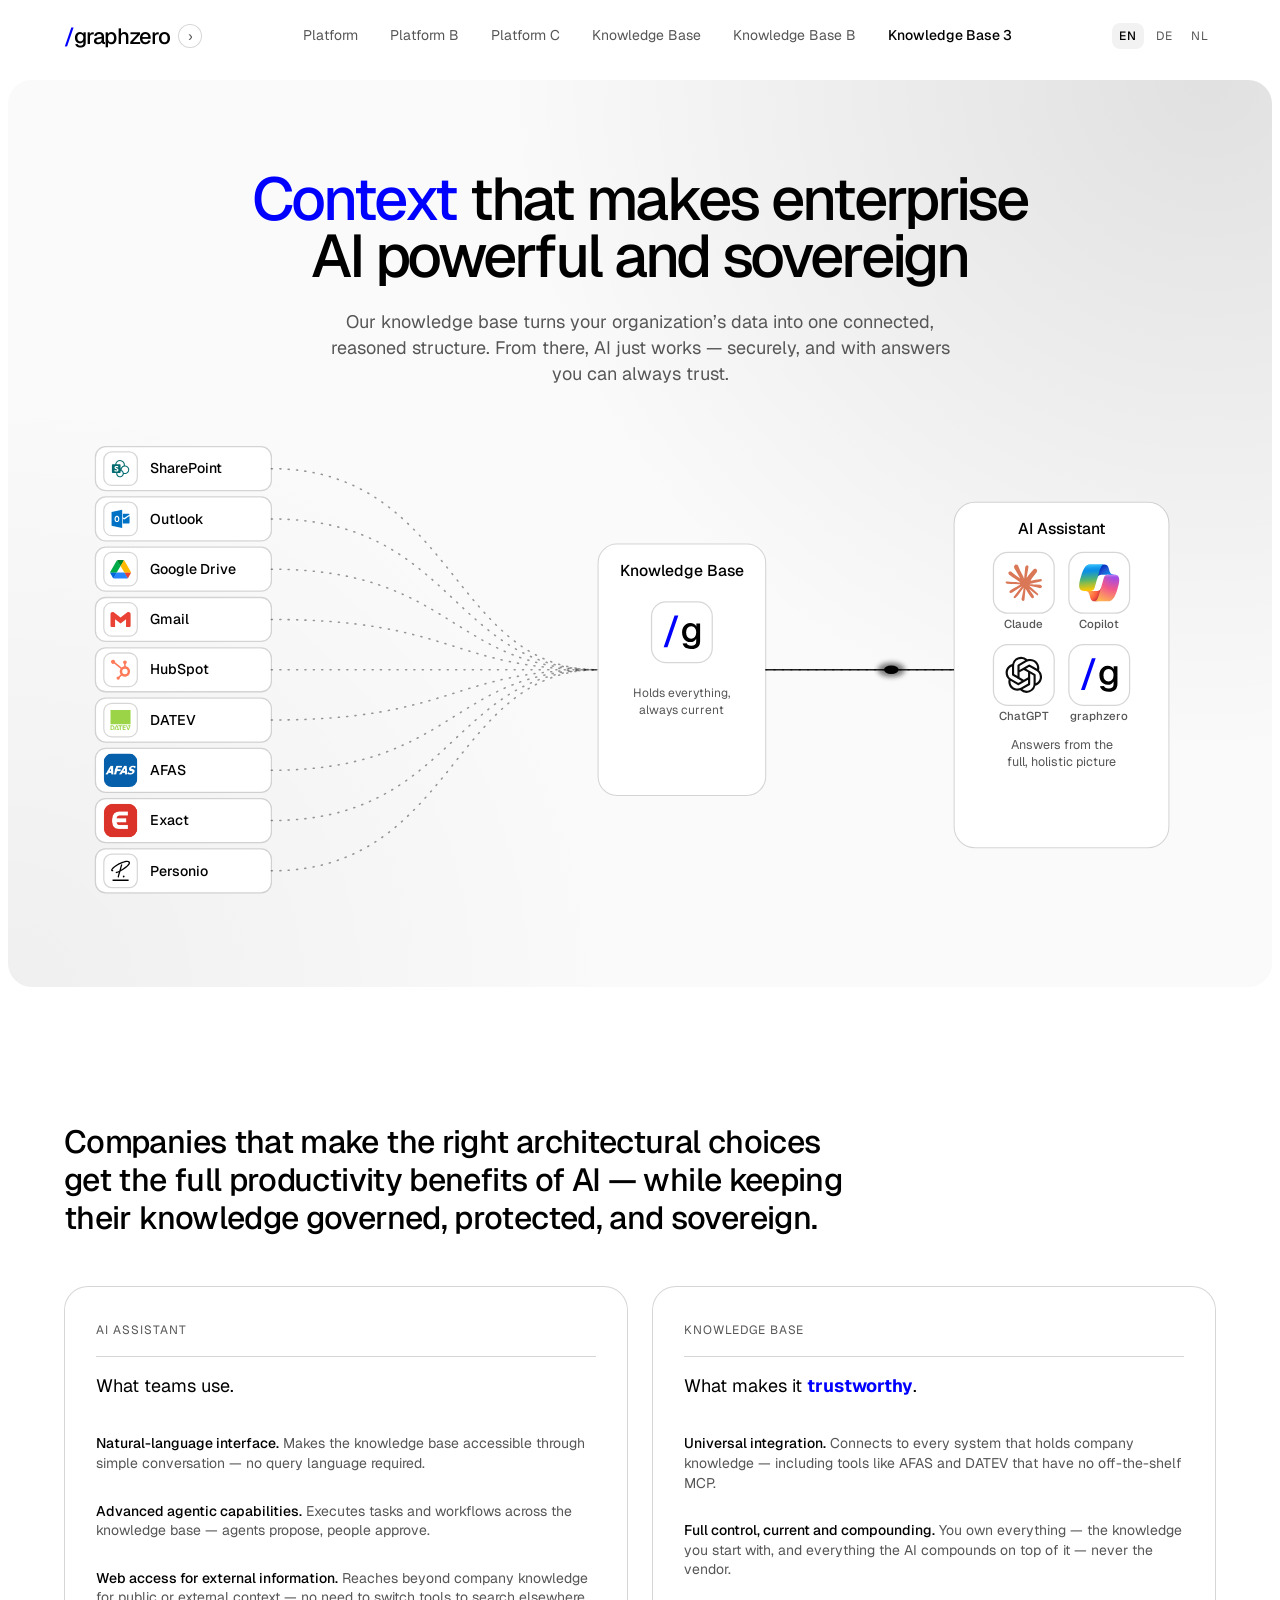
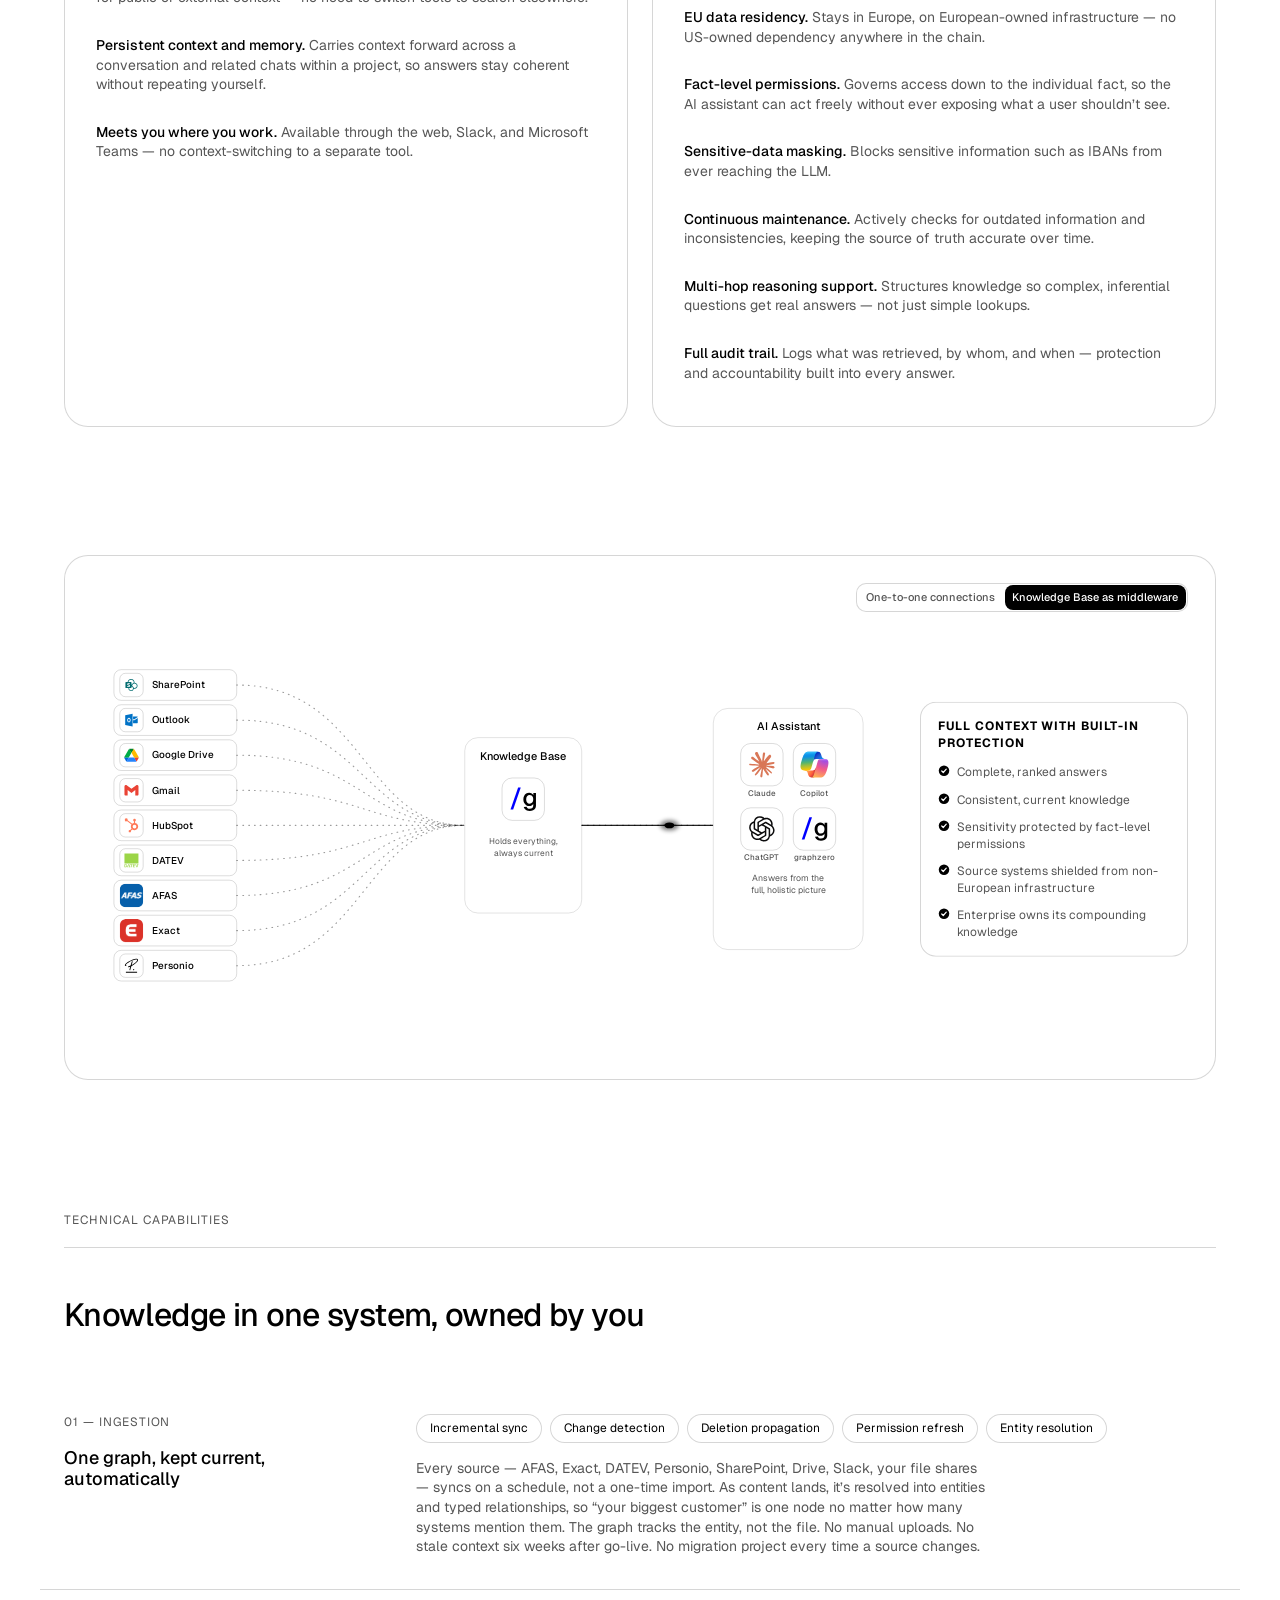
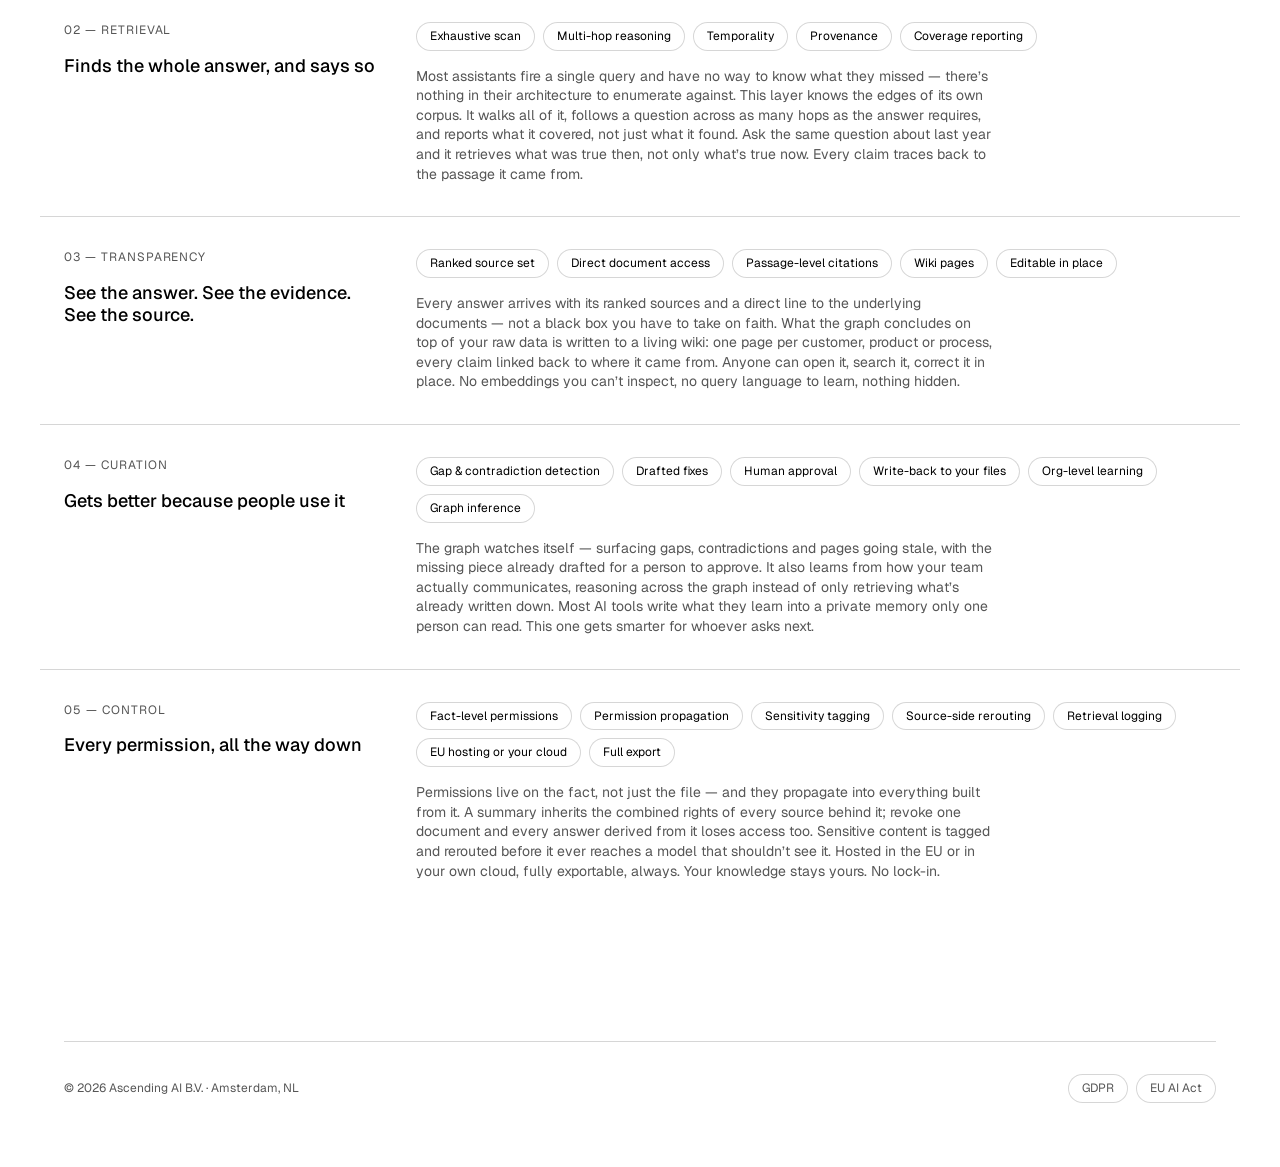
==== commit 8cc924ee: "Knowledge Base 3: give the fold back its own type, and undo a spill .hero--stack was re-tuned for th" ====
--- a/knowledge-base-3.html
+++ b/knowledge-base-3.html
@@ -17,8 +17,8 @@
      because nothing here edits it. -->
 <link rel="stylesheet" href="https://fonts.googleapis.com/css2?family=Geist:wght@400;500;700&amp;display=swap">
 <link rel="stylesheet" href="assets/design-system/styles.css">
-<link rel="stylesheet" href="assets/site.css?v=139">
-<link rel="icon" href="assets/graphzero-mark.svg?v=139" type="image/svg+xml">
+<link rel="stylesheet" href="assets/site.css?v=140">
+<link rel="icon" href="assets/graphzero-mark.svg?v=140" type="image/svg+xml">
 </head>
 <body data-surface="light">
 
@@ -689,6 +689,6 @@
 
 </div>
 
-<script src="assets/site.js?v=139" defer></script>
+<script src="assets/site.js?v=140" defer></script>
 </body>
 </html>
--- a/assets/site.css
+++ b/assets/site.css
@@ -1693,10 +1693,20 @@
    has neither, so it was stacking 48px on top of the section's 128px and
    opening a chasm between the fold and the first line under it. */
 #layers .sec-head { padding-top: 0; }
-#layers .sec-head {
+#layers .sec-head,
+#capabilities .h2 {
   font-size: var(--fs-h3);
   line-height: var(--lh-h3);
   letter-spacing: var(--tracking-h3);
+}
+/* Knowledge Base B's capabilities heading is the section's own title now, so it
+   runs at the section size there. #capabilities is an id, not a page, and
+   pulling the rule apart for that page took the Knowledge Base and Knowledge
+   Base 3 headings up with it. */
+.page[data-page="security"] #capabilities .h2 {
+  font-size: var(--fs-h2);
+  line-height: var(--lh-h2);
+  letter-spacing: var(--tracking-h2);
 }
 
 /* The claim over the drawing rather than beside it. The pair capped the title
@@ -3109,3 +3119,37 @@
   height: 15px;
   margin-top: 0.2em;
 }
+
+
+/* --------------------------------------------------------------------------
+   Knowledge Base 3's fold.
+
+   .hero--stack was re-tuned for the Platform fold when the two heroes were
+   swapped: ranged left, no measure cap, and running at the full display size.
+   This page is the fold as it was before that — centred, capped at 22ch and a
+   step down from display — so it takes those rules back for itself rather than
+   inheriting the Platform's.
+   -------------------------------------------------------------------------- */
+.page[data-page="knowledge-base-3"] .hero--stack .hero__inner--stack {
+  justify-items: center;
+  text-align: center;
+}
+.page[data-page="knowledge-base-3"] .hero--stack .hero__title {
+  font-size: clamp(2.25rem, 4.7vw, 3.75rem);
+  max-width: 22ch;
+}
+.page[data-page="knowledge-base-3"] .hero--stack .hero__lead { max-width: 54ch; }
+.page[data-page="knowledge-base-3"] .hero--stack .hero__title,
+.page[data-page="knowledge-base-3"] .hero--stack .hero__lead { margin-inline: auto; }
+/* Below the split's width the cap only forces a break the column already makes. */
+@media (max-width: 900px) {
+  .page[data-page="knowledge-base-3"] .hero--stack .hero__title { max-width: none; }
+}
+/* On a phone the fold's title runs off .hero .display's own narrow ramp. In the
+   source that rule simply came later and won the tie; here the page scope
+   out-ranks it, so the step down has to be stated. */
+@media (max-width: 760px) {
+  .page[data-page="knowledge-base-3"] .hero--stack .hero__title {
+    font-size: clamp(1.75rem, 9.15vw, 4.5rem);
+  }
+}
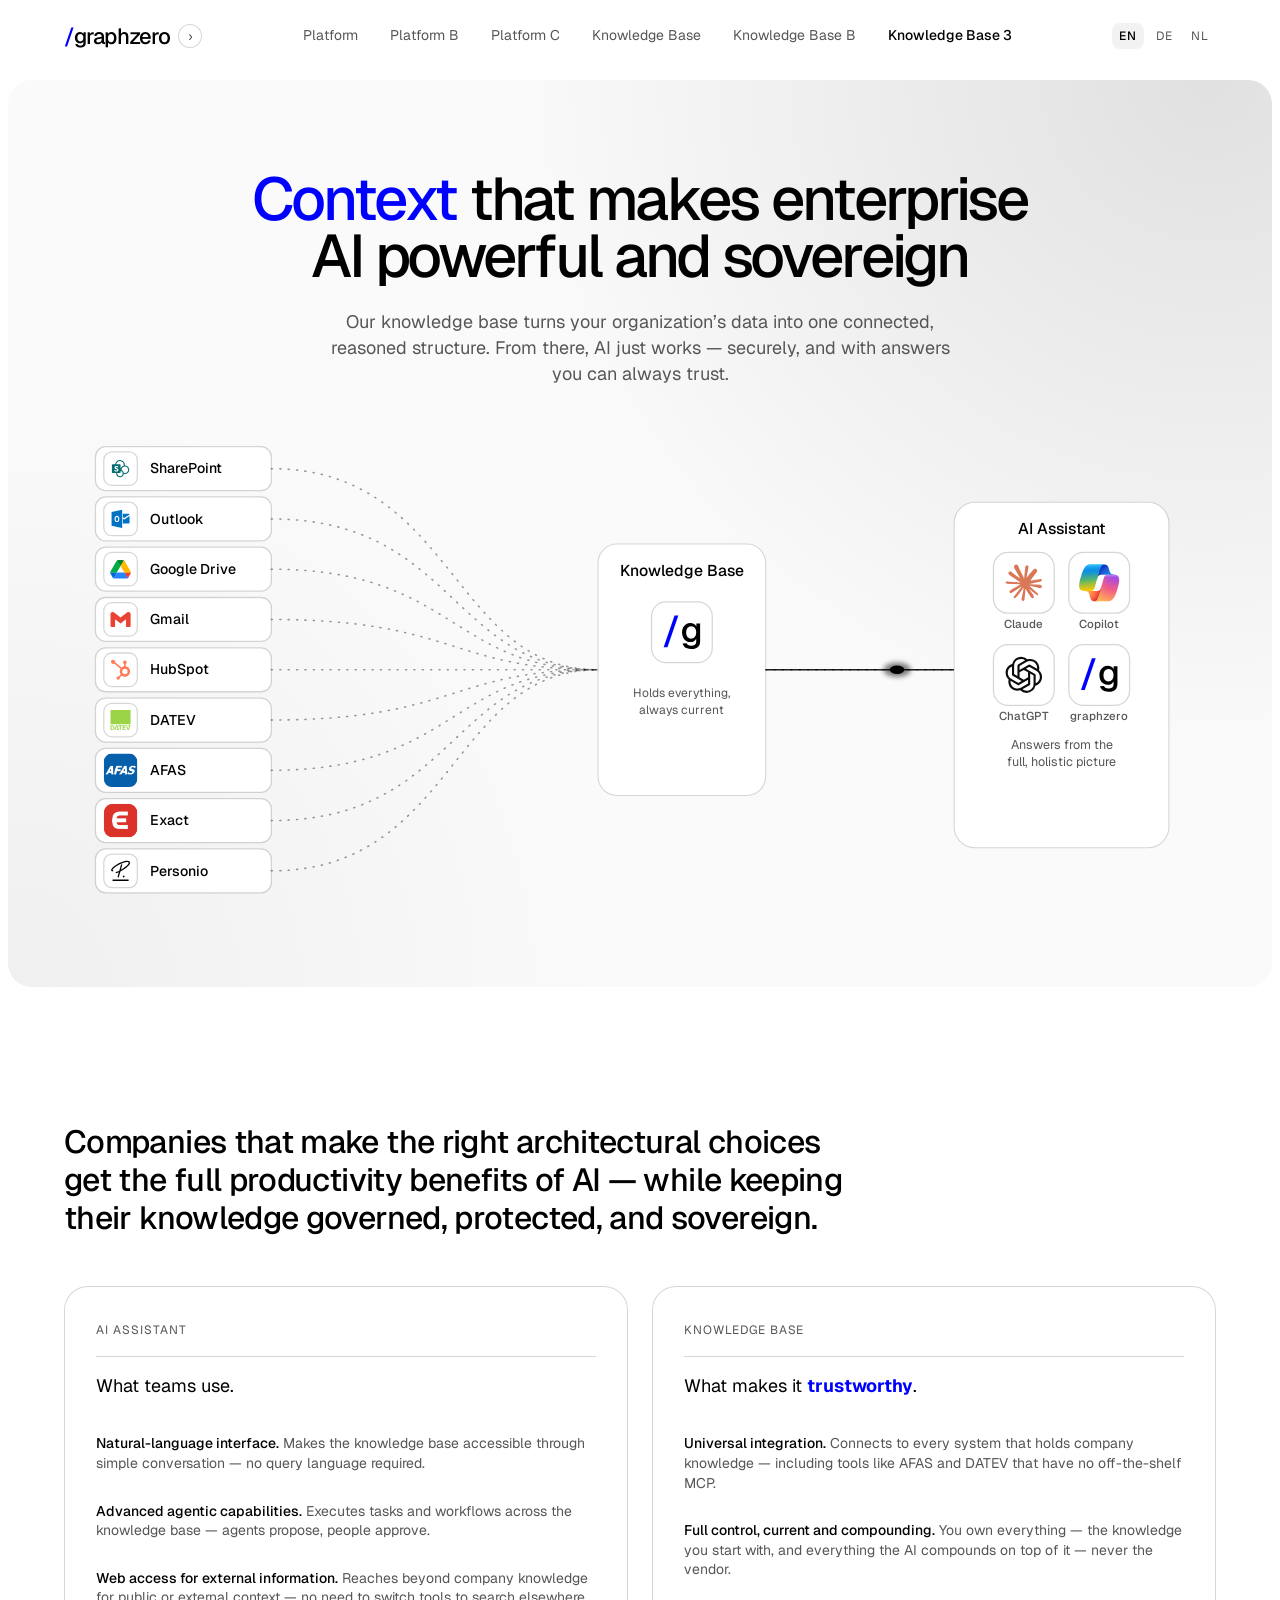
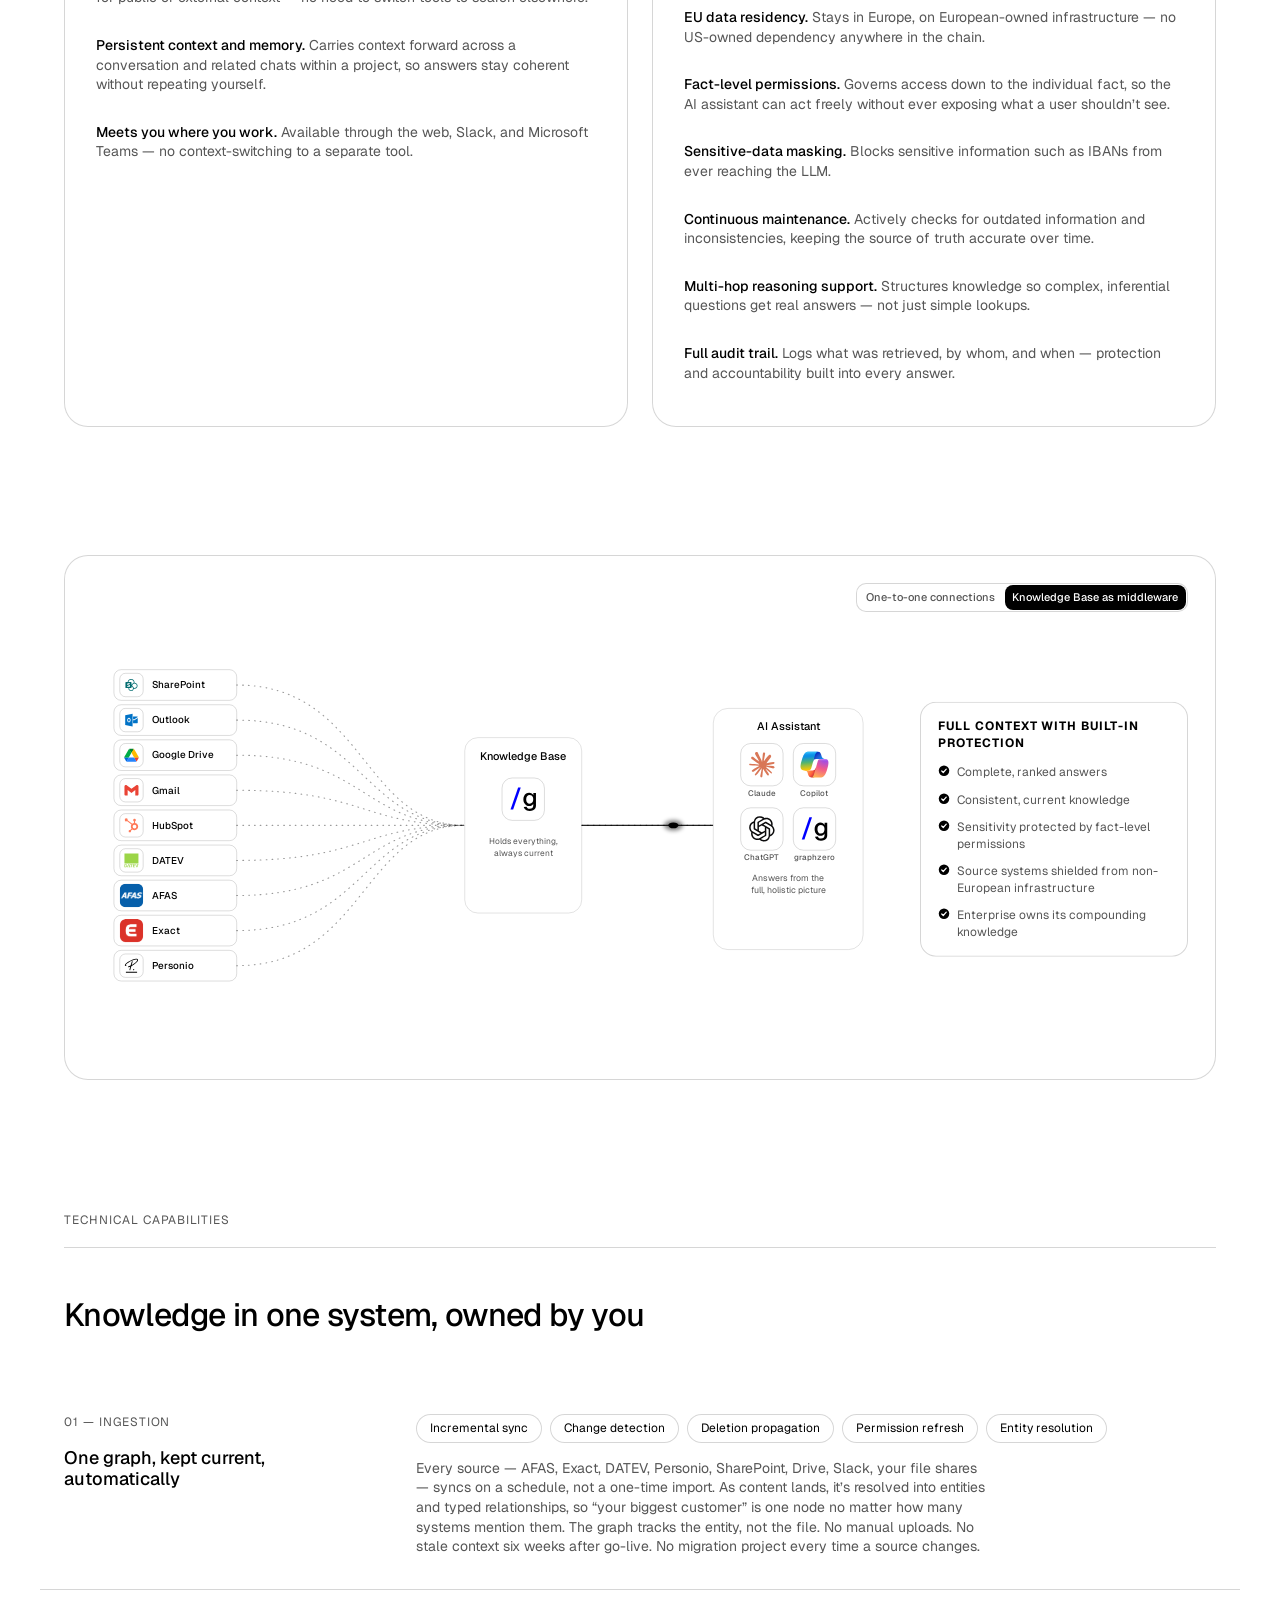
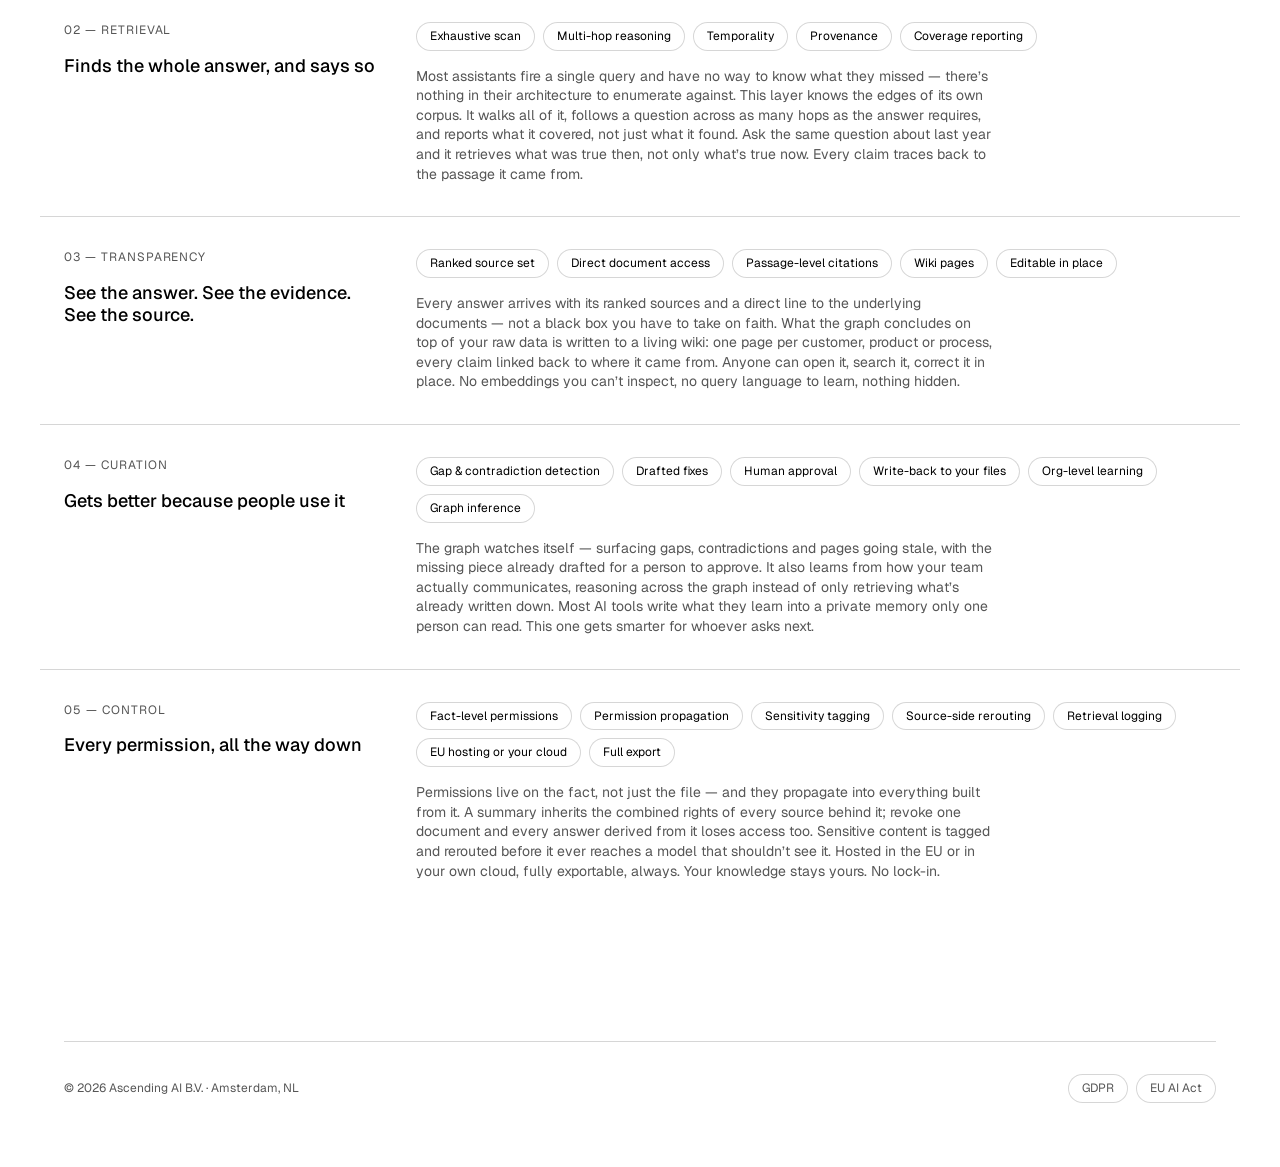
==== commit 04e2ae6f: "Knowledge Base B: open the heading off the tables, put the rotator inline --section-md was still rea" ====
--- a/knowledge-base-3.html
+++ b/knowledge-base-3.html
@@ -17,8 +17,8 @@
      because nothing here edits it. -->
 <link rel="stylesheet" href="https://fonts.googleapis.com/css2?family=Geist:wght@400;500;700&amp;display=swap">
 <link rel="stylesheet" href="assets/design-system/styles.css">
-<link rel="stylesheet" href="assets/site.css?v=140">
-<link rel="icon" href="assets/graphzero-mark.svg?v=140" type="image/svg+xml">
+<link rel="stylesheet" href="assets/site.css?v=141">
+<link rel="icon" href="assets/graphzero-mark.svg?v=141" type="image/svg+xml">
 </head>
 <body data-surface="light">
 
@@ -689,6 +689,6 @@
 
 </div>
 
-<script src="assets/site.js?v=140" defer></script>
+<script src="assets/site.js?v=141" defer></script>
 </body>
 </html>
--- a/assets/site.css
+++ b/assets/site.css
@@ -2467,10 +2467,13 @@
    -------------------------------------------------------------------------- */
 .af-head { margin-bottom: var(--space-8); }
 .rotator {
-  display: grid;
-  /* Its own line: the names differ in width by a factor of three, and inline
-     they would drag the rest of the heading back and forth. */
+  /* Inline, on the same line as the words that introduce it. The names differ
+     in width by a factor of three, but they are stacked in one cell rather than
+     laid out in sequence, so the box is always as wide as the longest of them
+     and the heading does not move as they change. */
+  display: inline-grid;
   justify-items: start;
+  vertical-align: baseline;
 }
 .rotator__item {
   grid-area: 1 / 1;
@@ -2527,7 +2530,7 @@
    the page's full section rhythm. It does need room: what sits between them now
    is a section heading at full size, and at zero it was touching the table above
    it. --section-md is the middle setting the page already uses. */
-.page[data-page="security"] #architecture { padding-top: var(--section-md); }
+.page[data-page="security"] #architecture { padding-top: var(--section-lg); }
 
 /* --------------------------------------------------------------------------
    Runtime / inference / compliance — the Security band's options as plain
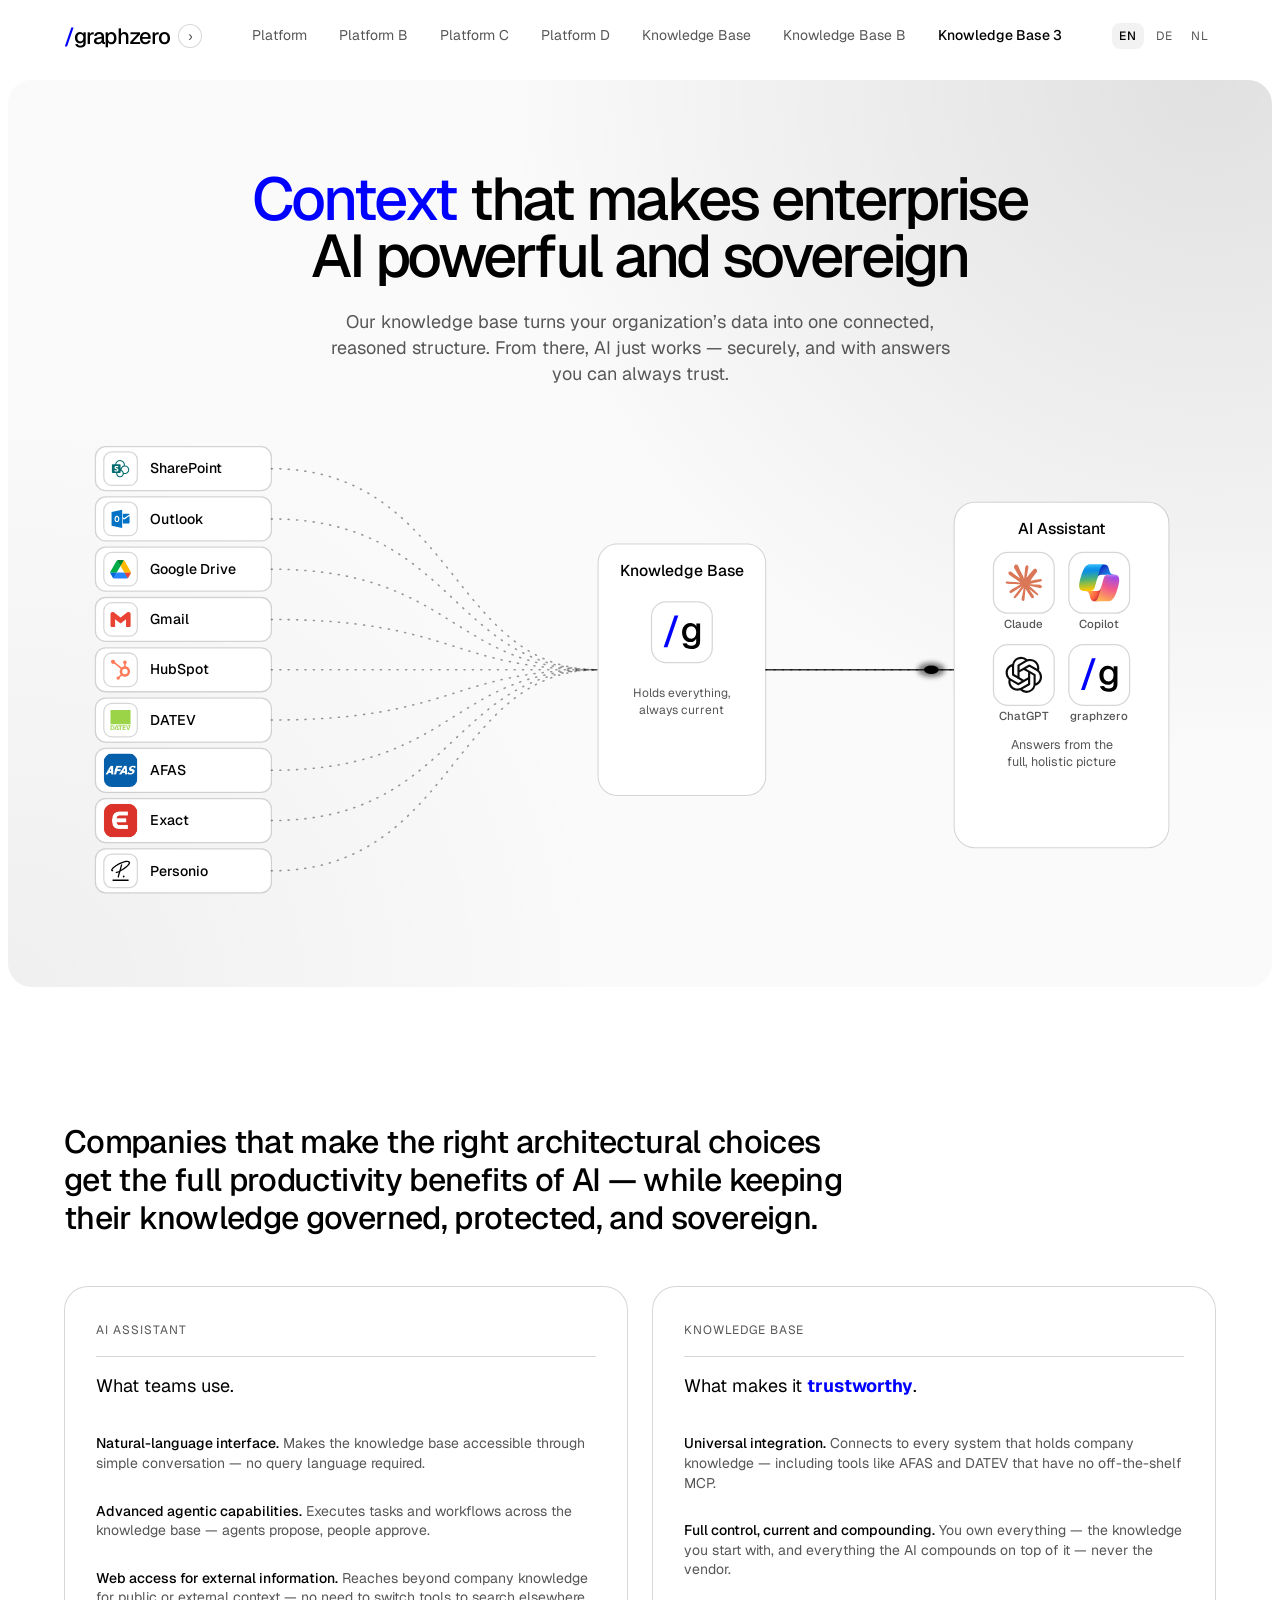
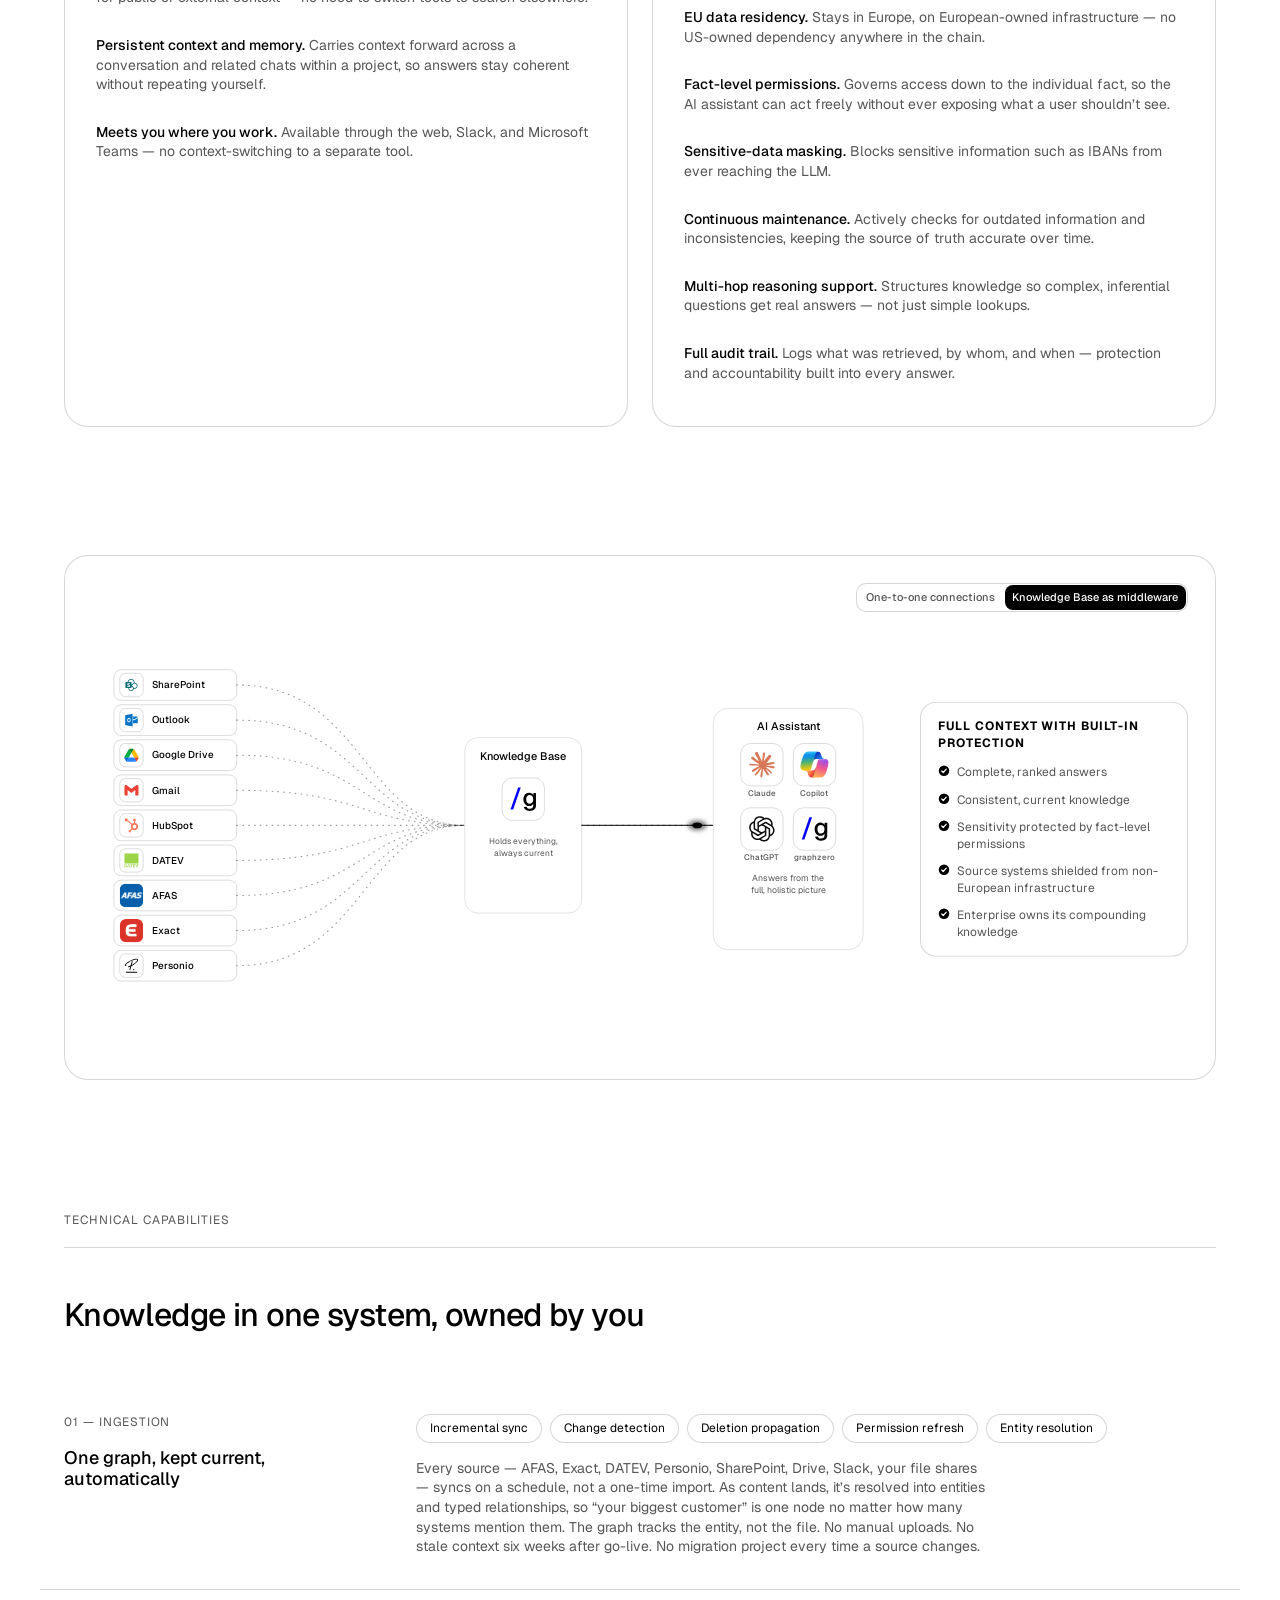
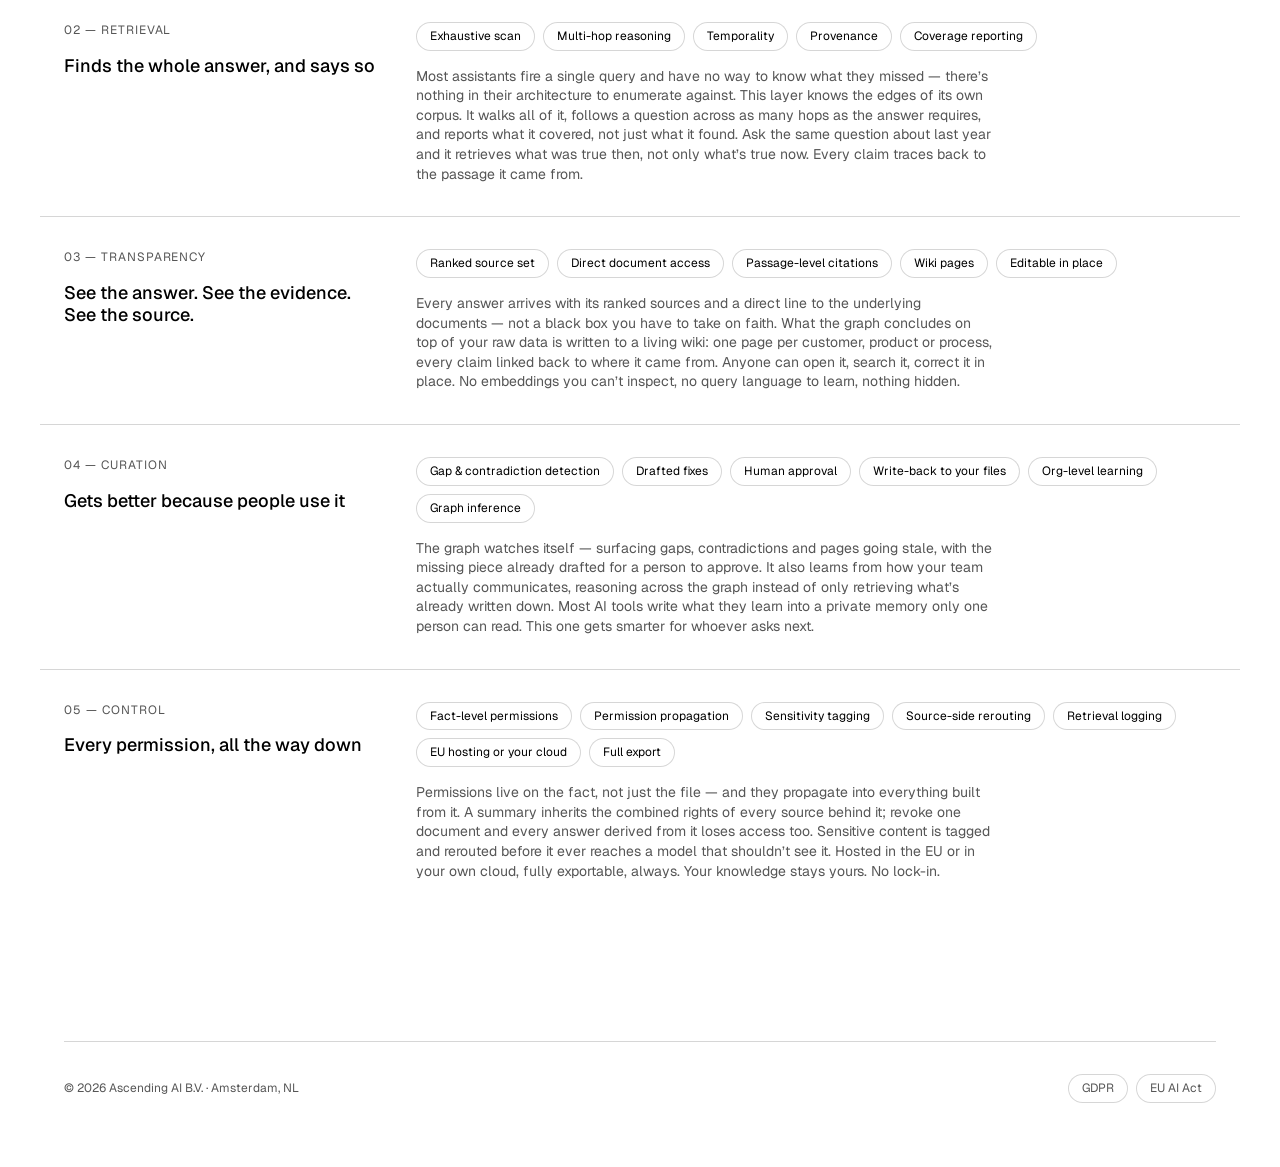
==== commit 60927535: "Add Platform D — the source landing page, settled on black A reproduction of the old landing page: f" ====
--- a/knowledge-base-3.html
+++ b/knowledge-base-3.html
@@ -17,8 +17,8 @@
      because nothing here edits it. -->
 <link rel="stylesheet" href="https://fonts.googleapis.com/css2?family=Geist:wght@400;500;700&amp;display=swap">
 <link rel="stylesheet" href="assets/design-system/styles.css">
-<link rel="stylesheet" href="assets/site.css?v=141">
-<link rel="icon" href="assets/graphzero-mark.svg?v=141" type="image/svg+xml">
+<link rel="stylesheet" href="assets/site.css?v=142">
+<link rel="icon" href="assets/graphzero-mark.svg?v=142" type="image/svg+xml">
 </head>
 <body data-surface="light">
 
@@ -49,6 +49,7 @@
       <a href="index.html">Platform</a>
       <a href="platform-b.html">Platform B</a>
       <a href="platform-c.html">Platform C</a>
+      <a href="platform-d.html">Platform D</a>
       <a href="knowledge-base.html">Knowledge Base</a>
       <a href="security.html">Knowledge Base B</a>
       <a href="knowledge-base-3.html" aria-current="page">Knowledge Base 3</a>
@@ -689,6 +690,6 @@
 
 </div>
 
-<script src="assets/site.js?v=141" defer></script>
+<script src="assets/site.js?v=142" defer></script>
 </body>
 </html>
--- a/assets/site.css
+++ b/assets/site.css
@@ -3156,3 +3156,35 @@
     font-size: clamp(1.75rem, 9.15vw, 4.5rem);
   }
 }
+
+
+/* --------------------------------------------------------------------------
+   Platform D's ground.
+
+   The source page carried nine grounds behind a swatch; this one is settled on
+   black, so the tokens are declared against the page rather than against a
+   data-ground attribute and there is no state to switch. The fold re-declares
+   the contextual colours the way .dark does, so everything inside it inverts by
+   the same route rather than being recoloured part by part.
+   -------------------------------------------------------------------------- */
+.page[data-page="platform-d"] {
+  --ground-base: #f2f2f2;
+  --ground-wash: none;
+  --ground-size: auto;
+  --hero-base: #000000;
+  --hero-wash: none;
+  --hero-size: auto;
+}
+.page[data-page="platform-d"] .hero__inner {
+  color: var(--ink-invert);
+  --heading: var(--ink-invert);
+  --body: var(--ink-muted-invert);
+  --meta: rgba(255, 255, 255, 0.55);
+  --line: rgba(255, 255, 255, 0.22);
+}
+/* No --hl on this page: the source declares the blue on the grey grounds only,
+   so on black .hl falls back to inherit and the marked words and the mark take
+   the fold's own reversed ink. That is what the reference shows. */
+
+/* Shown on the cosmic ground alone in the source, which this page is not. */
+.showcase__art { display: none; }
